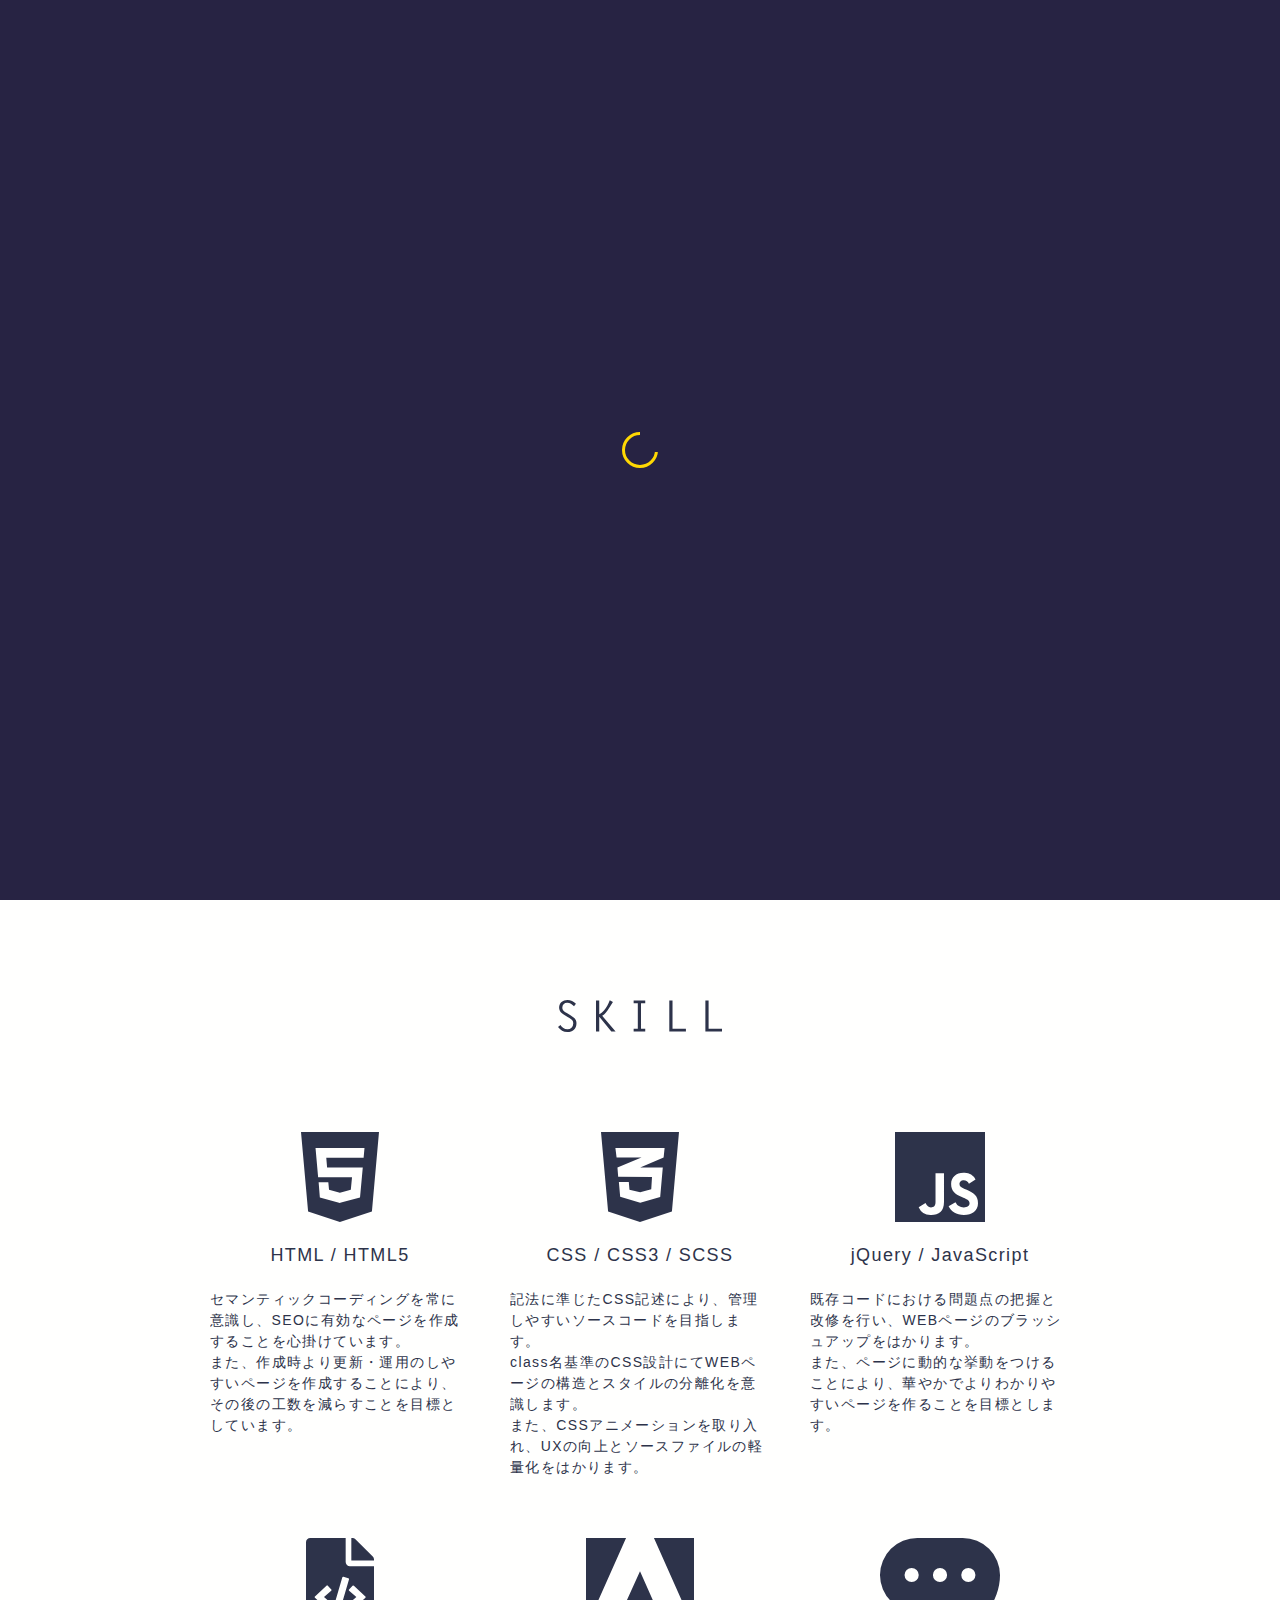
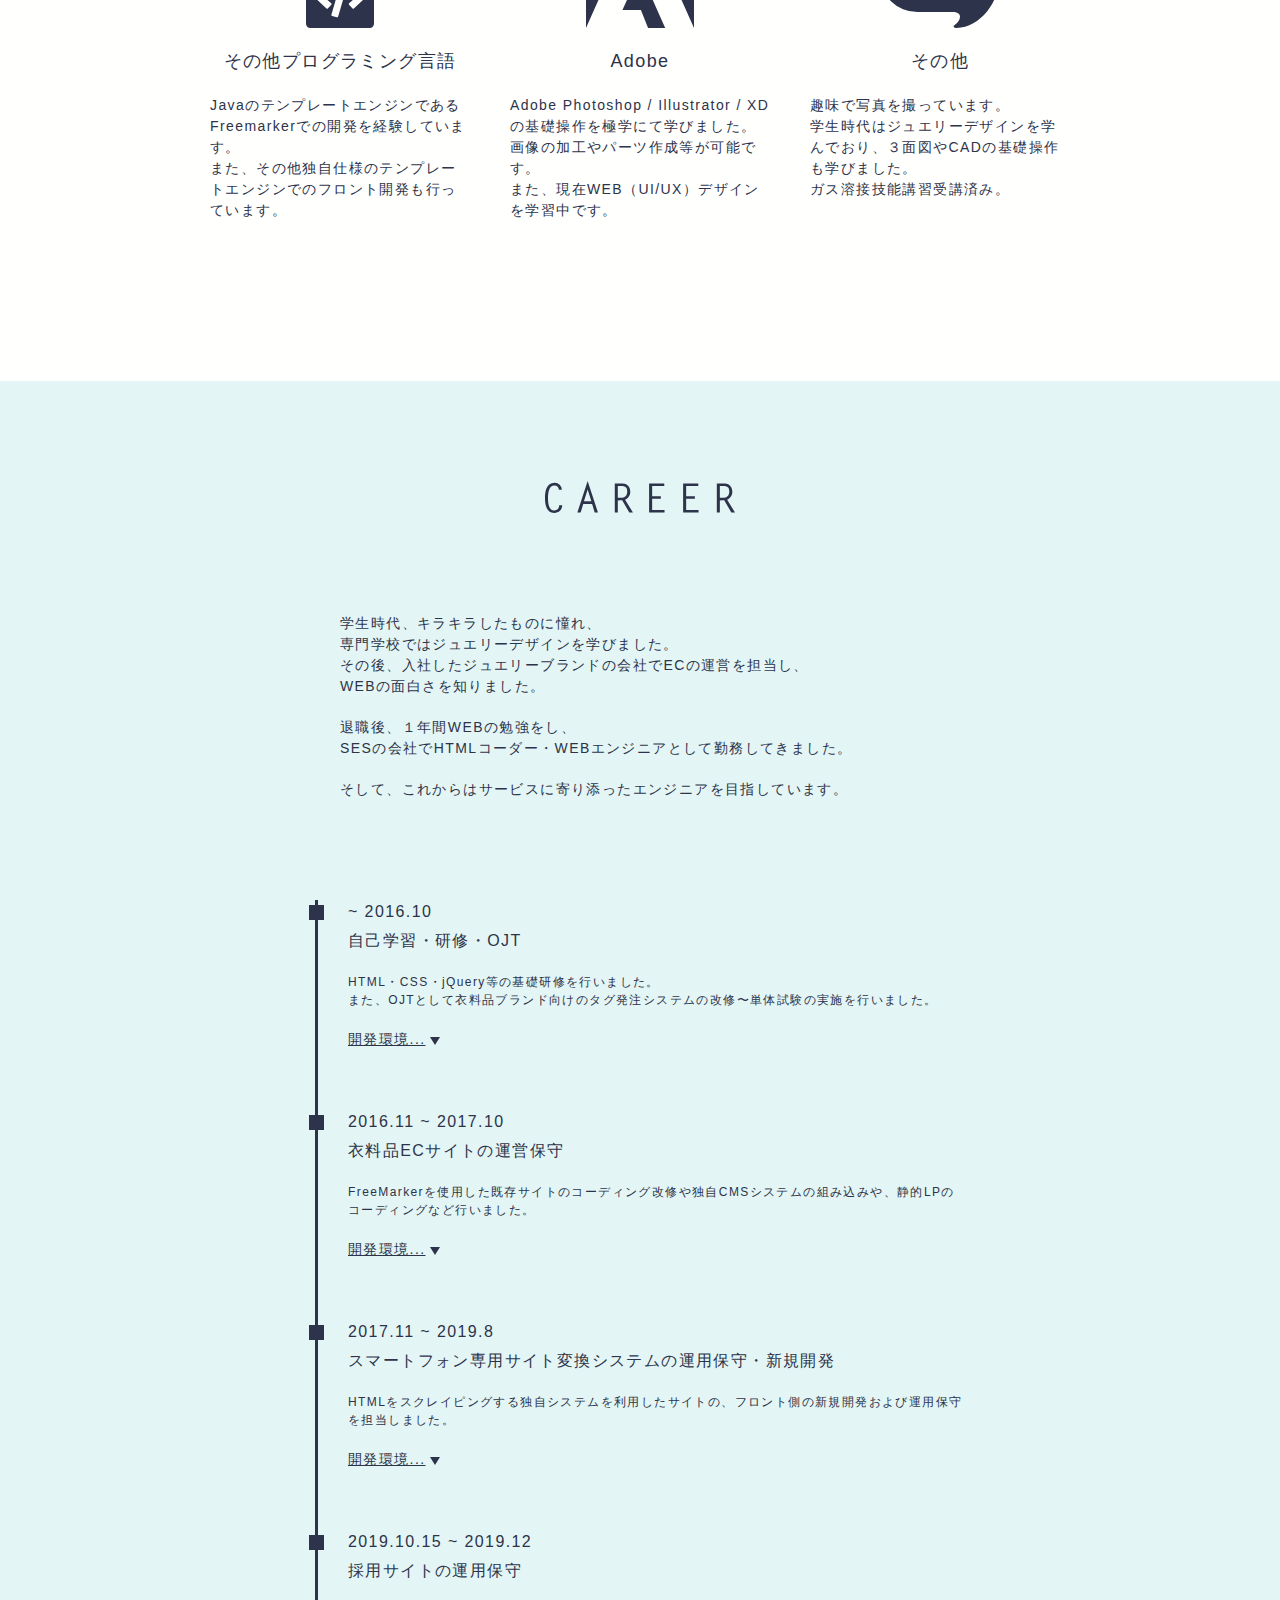
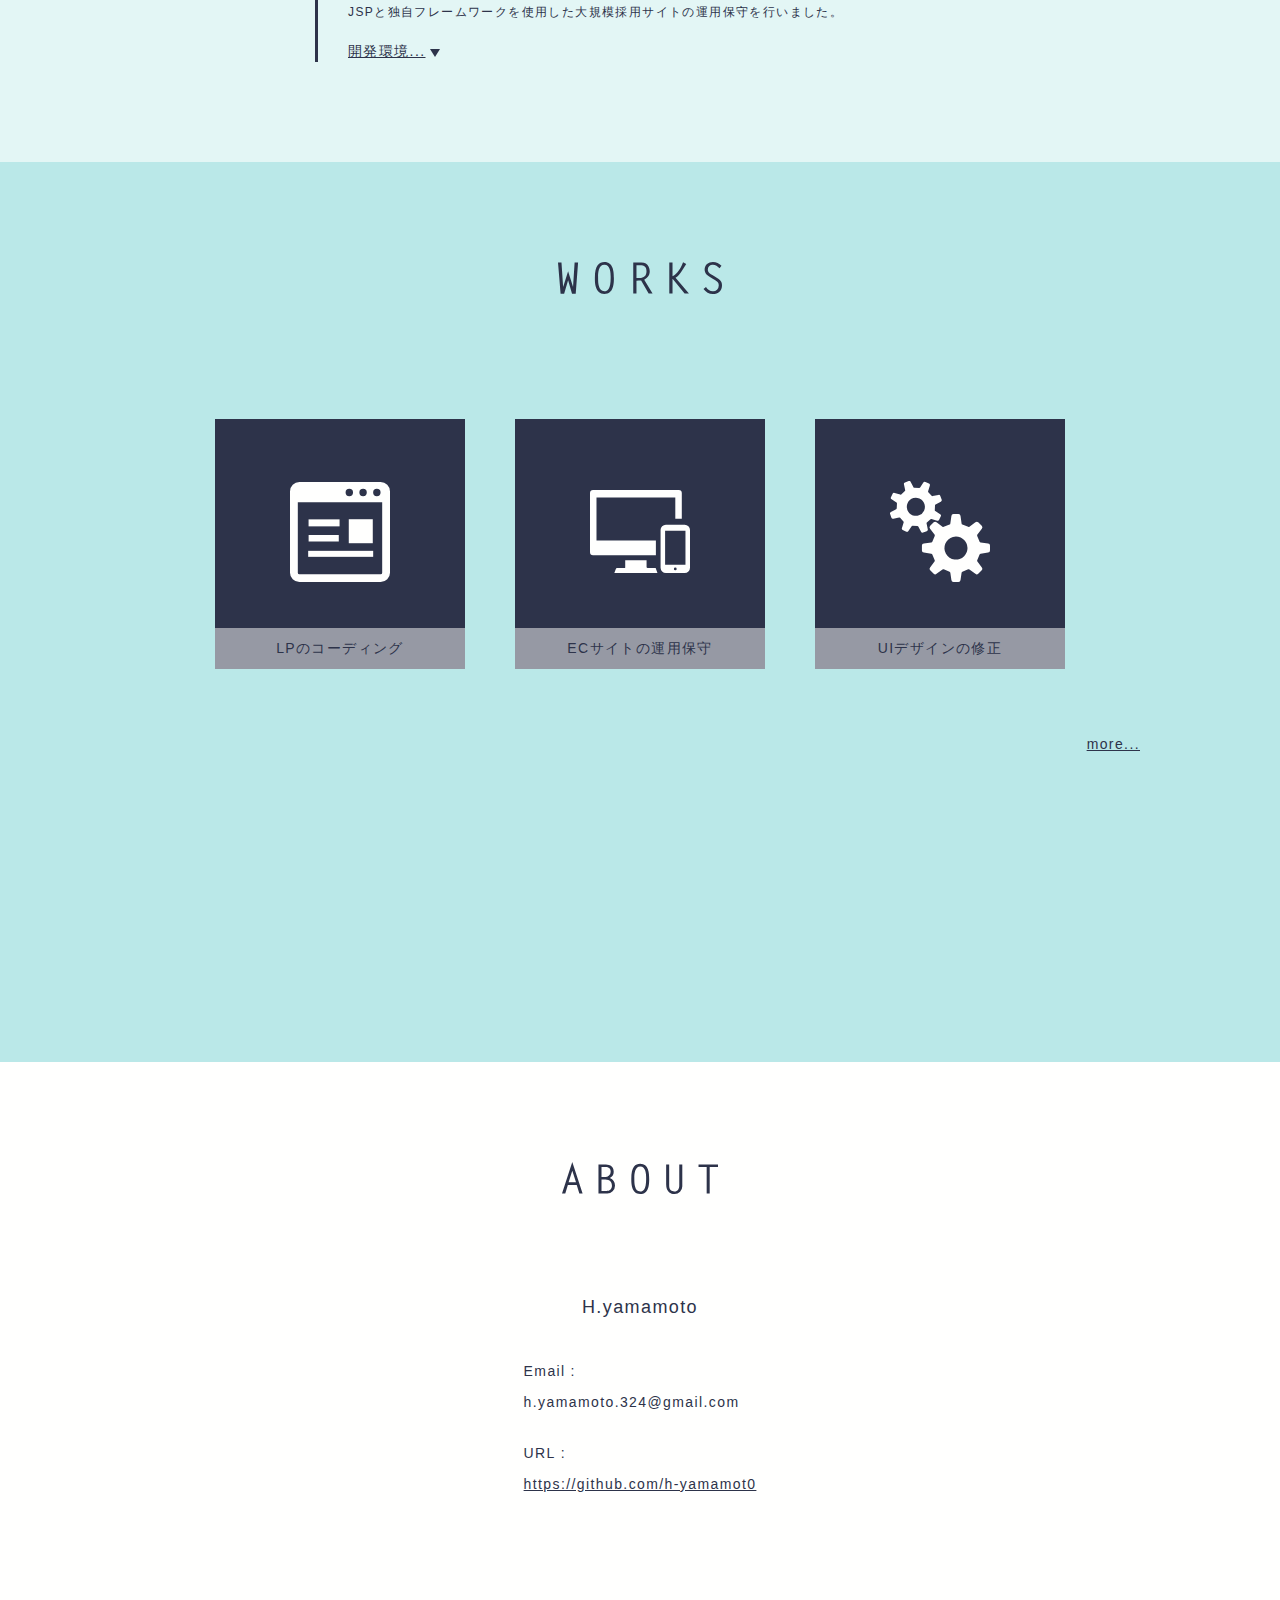
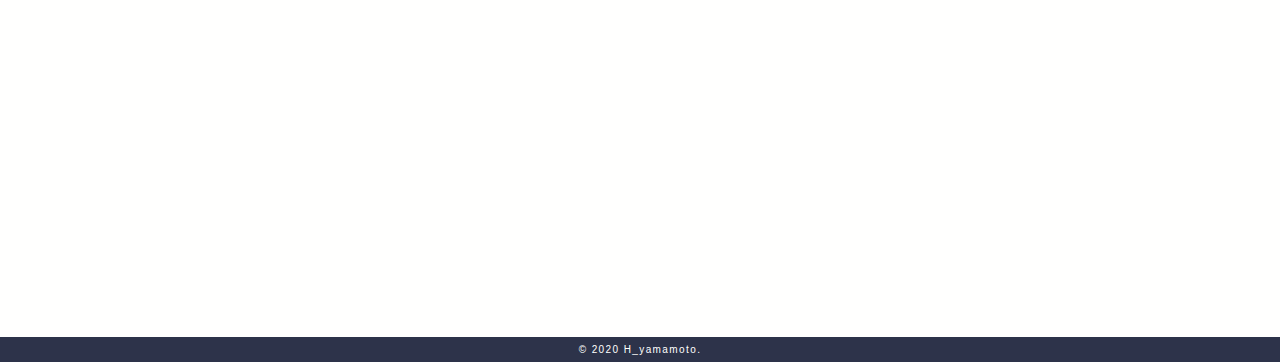
==== p/index.html @ 7383b757 "loading" ====
<!DOCTYPE html>
<html lang="en">
<head>
	<meta charset="UTF-8">
	<meta name="viewport" content="width=device-width, initial-scale=1.0">
	<meta http-equiv="X-UA-Compatible" content="ie=edge">
	<title>Portfolio</title>
	<meta name="description" content="H.Yamamotoのポートフォリオサイトです。過去の経歴等を紹介しています。">
	<meta name="robots" content="noindex,nofollow">
	<meta name="format-detection" content="telephone=no">
	<!-- <link rel="icon" href="content/img/icon.png" sizes="62x62" type="image/png"> -->
	<!-- <link rel="stylesheet" href="https://use.fontawesome.com/releases/v5.6.3/css/all.css"> -->
	<link rel="stylesheet" type="text/css" href="content/css/main.min.css">
	<!-- Twitterカード -->
	<!-- <meta name="twitter:card" content="summary" />
	<meta property="og:url" content="記事のURL" />
	<meta property="og:title" content="H.Yamamoto" />
	<meta property="og:description" content="H.Yamamotoのポートフォリオサイトです。過去の経歴等を紹介しています。" />
	<meta property="og:image" content="画像のURL" /> -->
	<!-- /Twitterカード -->
	<script
  src="https://code.jquery.com/jquery-2.2.4.min.js"
  integrity="sha256-BbhdlvQf/xTY9gja0Dq3HiwQF8LaCRTXxZKRutelT44="
  crossorigin="anonymous"></script>
</head>
<body>
	<header>
		<nav class="header_nav clearfix">
			<ul>
				<li><a href="#skill">SKILL</a></li>
				<li><a href="#career">CAREER</a></li>
				<li><a href="#works">WORKS</a></li>
				<li><a href="#about">ABOUT</a></li>
			</ul>
		</nav>
		<div class="header_scroll">
			<img src="content/img/scroll.svg" alt="scroll" width="27" height="101">
		</div>
	</header>

	<main>
		<!-- <nav class="main_nav close"> -->
		<nav class="main_nav">
			<!-- <div class="nav_open js_nav_open"><span></span></div> -->
			<ul>
				<li><a href="#skill">SKILL</a></li>
				<li><a href="#career">CAREER</a></li>
				<li><a href="#works">WORKS</a></li>
				<li><a href="#about">ABOUT</a></li>
			</ul>
		</nav>
		<article>
			<section id="skill" class="skill">
				<div class="main_cts">
					<h1>
						<img src="content/img/skill.svg" alt="skill" width="160" height="30">
					</h1>
					<ul class="skill_set">
						<li class="skill_set_cts">
							<h2>
								<img src="content/img/html5.svg" alt="html" width="86" height="100" class="skill_html">
								HTML / HTML5
							</h2>
							<p class="skil_set_text js_cts_more"> 
								セマンティックコーディングを常に意識し、SEOに有効なページを作成することを心掛けています。<br>
								また、作成時より更新・運用のしやすいページを作成することにより、その後の工数を減らすことを目標としています。
							</p>
							<div class="cts_more js_cts_more">more...</div>
						</li>
						<li class="skill_set_cts">
							<h2>
								<img src="content/img/css3.svg" alt="css" width="86" height="100" class="skill_css">
								CSS / CSS3 / SCSS
							</h2>
							<p class="skil_set_text js_cts_more"> 
								記法に準じたCSS記述により、管理しやすいソースコードを目指します。<br>
								class名基準のCSS設計にてWEBページの構造とスタイルの分離化を意識します。<br>
								また、CSSアニメーションを取り入れ、UXの向上とソースファイルの軽量化をはかります。
							</p>
							<div class="cts_more js_cts_more">more...</div>
						</li>
						<li class="skill_set_cts">
							<h2>
								<img src="content/img/js.svg" alt="JavaScript" width="85" height="85" class="skill_js">
								jQuery / JavaScript
							</h2>
							<p class="skil_set_text js_cts_more"> 
								既存コードにおける問題点の把握と改修を行い、WEBページのブラッシュアップをはかります。<br>
								また、ページに動的な挙動をつけることにより、華やかでよりわかりやすいページを作ることを目標とします。
							</p>
							<div class="cts_more js_cts_more">more...</div>
						</li>
						<li class="skill_set_cts">
							<h2>
								<img src="content/img/code.svg" alt="その他プログラミング言語" width="75" height="100" class="skill_code">
								その他プログラミング言語
							</h2>
							<p class="skil_set_text js_cts_more"> 
								JavaのテンプレートエンジンであるFreemarkerでの開発を経験しています。<br>
								また、その他独自仕様のテンプレートエンジンでのフロント開発も行っています。
							</p>
							<div class="cts_more js_cts_more">more...</div>
						</li>
						<li class="skill_set_cts">
							<h2>
								<img src="content/img/adobe.svg" alt="adobe" width="90" height="75" class="skill_adobe">
								Adobe
							</h2>
							<p class="skil_set_text js_cts_more"> 
								Adobe Photoshop / Illustrator / XD　の基礎操作を極学にて学びました。画像の加工やパーツ作成等が可能です。<br>
								また、現在WEB（UI/UX）デザインを学習中です。
							</p>
							<div class="cts_more js_cts_more">more...</div>
						</li>
						<li class="skill_set_cts">
							<h2>
								<img src="content/img/other.svg" alt="その他" width="100" height="76" class="skill_other">
								その他
							</h2>
							<p class="skil_set_text js_cts_more">
								趣味で写真を撮っています。<br>
								学生時代はジュエリーデザインを学んでおり、３面図やCADの基礎操作も学びました。<br>
								ガス溶接技能講習受講済み。
							</p>
							<div class="cts_more js_cts_more">more...</div>
						</li> 
					</ul>
				</div>
			</section>
			<section id="career" class="career">
				<div class="main_cts">
					<h1>
						<img src="content/img/career.svg" alt="career" width="186" height="30">
					</h1>
					<div class="career_text">
						<p>
							学生時代、キラキラしたものに憧れ、<br>
							専門学校ではジュエリーデザインを学びました。<br>
							その後、入社したジュエリーブランドの会社でECの運営を担当し、<br>
							WEBの面白さを知りました。
						</p>
						<p>
							退職後、１年間WEBの勉強をし、<br>
							SESの会社でHTMLコーダー・WEBエンジニアとして勤務してきました。
						</p>
						<p>
							そして、これからはサービスに寄り添ったエンジニアを目指しています。
						</p>
					</div>

					<ol class="career_flow">
						<li class="career_detail">
							<h2>
								<span class="career_date">~ 2016.10</span>自己学習・研修・OJT
							</h2>
							<p class="career_read_txt">
								HTML・CSS・jQuery等の基礎研修を行いました。<br>
								また、OJTとして衣料品ブランド向けのタグ発注システムの改修〜単体試験の実施を行いました。
							</p>
							<dl class="career_tool">
								<dt class="carrer_t_title">
									言語 / ツール等
								</dt>
								<dd class="carrer_t_cts">
									HTML5 / CSS3 / jQuery / PHP5.5(FuelPHP1.7)<br>
									Adobe Photoshop / Adobe Illustrator<br>
									Git / SourceTree / SublimeText / WinSCP / Slack
								</dd>
								<dt class="carrer_t_title">
									OS
								</dt>
								<dd class="carrer_t_cts">
									Windows 7 / macOS
								</dd>
							</dl>
							<div class="js_career_more career_more">開発環境...</div>
						</li>
						<li class="career_detail">
							<h2>
								<span class="career_date">2016.11 ~ 2017.10</span>
								衣料品ECサイトの運営保守
							</h2>
							<p class="career_read_txt">
								FreeMarkerを使用した既存サイトのコーディング改修や独自CMSシステムの組み込みや、静的LPのコーディングなど行いました。
							</p>
							<dl class="career_tool">
								<dt class="carrer_t_title">
									言語 / ツール等
								</dt>
								<dd class="carrer_t_cts">
									HTML5 / CSS3 / jQuery / FreeMarker<br>
									Subvertion / TortoiseSVN / Adobe Photoshop / Redmine / SublimeText / Skype / Slack
								</dd>
								<dt class="carrer_t_title">
									OS
								</dt>
								<dd class="carrer_t_cts">
									Windows 7 / Windows 10
								</dd>
								<dt class="carrer_t_title">
									役割 / メンバー規模
								</dt>
								<dd class="carrer_t_cts">
									コーダー / 10名
								</dd>
							</dl>
							<div class="js_career_more career_more">開発環境...</div>
						</li>
						<li class="career_detail">
							<h2>
								<span class="career_date">2017.11 ~ 2019.8</span>
								スマートフォン専用サイト変換システムの運用保守・新規開発
							</h2>
							<p class="career_read_txt">
								HTMLをスクレイピングする独自システムを利用したサイトの、フロント側の新規開発および運用保守を担当しました。
							</p>
							<dl class="career_tool">
								<dt class="carrer_t_title">
									言語 / ツール等
								</dt>
								<dd class="carrer_t_cts">
									HTML5 / CSS3 / SCSS / jQuery / Javascript / FreeMarker / jsoup<br>
									Subvertion / TortoiseSVN / Redmine / SublimeText / Skype / Teams / Office365
								</dd>
								<dt class="carrer_t_title">
									OS
								</dt>
								<dd class="carrer_t_cts">
									Windows 7
								</dd>
								<dt class="carrer_t_title">
									役割 / メンバー規模
								</dt>
								<dd class="carrer_t_cts">
									フロントエンジニア / 6名
								</dd>
							</dl>
							<div class="js_career_more career_more">開発環境...</div>
						</li>
						<li class="career_detail">
							<h2>
								<span class="career_date">2019.10.15 ~ 2019.12</span>
								採用サイトの運用保守
							</h2>
							<p class="career_read_txt">
								JSPと独自フレームワークを使用した大規模採用サイトの運用保守を行いました。
							</p>
							<dl class="career_tool">
								<dt class="carrer_t_title">
									言語 / ツール等
								</dt>
								<dd class="carrer_t_cts">
									HTML5 / CSS3 / jQuery / Javascript / XML<br>
									Git / SourceTree / Redmine / SublimeText / Teams
								</dd>
								<dt class="carrer_t_title">
									OS
								</dt>
								<dd class="carrer_t_cts">
									Windows 10
								</dd>
								<dt class="carrer_t_title">
									役割 / メンバー規模
								</dt>
								<dd class="carrer_t_cts">
									コーダー / 10名
								</dd>
							</dl>
							<div class="js_career_more career_more">開発環境...</div>
						</li>
					</ol>
				</div>
			</section>
			<section id="works" class="works">
				<div class="main_cts">
					<h1>
						<img src="content/img/works.svg" alt="works" width="153" height="30">
					</h1>
					<div class="works_wrap">
						<ul class="works_cts_list">
							<li class="works_cts_detail">
								<div class="works_tst">
									<img src="content/img/lp.svg" alt="LPのコーディング" width="100" height="100">
									<p class="works_caption">
										<span class="works_cap_text">LPのコーディング</span>
									</p>
								</div>
							</li>
							<li class="works_cts_detail">
								<div class="works_tst">
									<img src="content/img/device.svg" alt="ECサイトの運用保守" width="120" height="100">
									<p class="works_caption">
										<span class="works_cap_text">ECサイトの運用保守</span>
									</p>
								</div>
							</li>
							<li class="works_cts_detail">
								<div class="works_tst">
									<img src="content/img/setting.svg" alt="UIデザインの修正" width="99" height="100">
									<p class="works_caption">
										<span class="works_cap_text">UIデザインの修正</span>
									</p>
								</div>
							</li>
						</ul>
					</div>
					<p class="works_more">more...</p>
				</div>
			</section>
			<section id="about" class="about">
				<div class="main_cts">
					<h1>
						<img src="content/img/about.svg" alt="about" width="152" height="30">
					</h1>
					<address class="about_cts">
						<p class="about_name">
							H.yamamoto
						</p>
						<dl class="about_address">
							<dt class="about_add_title">Email</dt>
							<dd>h.yamamoto.324@gmail.com</dd>
							<dt class="about_add_title">URL</dt>
							<dd><a href="https://github.com/h-yamamot0">https://github.com/h-yamamot0</a></dd>
						</dl>
					</address>
				</div>
			</section>
		</article>
	</main>

	<footer>
		<p class="copyright"><small>&copy; 2020 H_yamamoto.</small></p>
	</footer>

	<div class="js_load"><div class="js_load_cont"><div class="load_box"><div></div></div></div></div>

	<script type="text/javascript" src="content/js/main_1.js"></script>
</body>
</html>
---- p/content/css/main.min.css ----
html,body,div,span,object,iframe,h1,h2,h3,h4,h5,h6,p,blockquote,pre,abbr,address,cite,code,del,dfn,em,img,ins,kbd,q,samp,small,strong,sub,sup,var,b,i,dl,dt,dd,ol,ul,li,fieldset,form,label,legend,table,caption,tbody,tfoot,thead,tr,th,td,article,aside,canvas,details,figcaption,figure,footer,header,hgroup,menu,nav,section,summary,time,mark,audio,video{margin:0;padding:0;border:0;outline:0;font-size:100%;vertical-align:baseline;background:transparent}body{line-height:1}article,aside,details,figcaption,figure,footer,header,hgroup,menu,nav,section{display:block}nav,ul{list-style:none}blockquote,q{quotes:none}blockquote:before,blockquote:after,q:before,q:after{content:'';content:none}a{margin:0;padding:0;font-size:100%;vertical-align:baseline;background:transparent}ins{background-color:#ff9;color:#000;text-decoration:none}mark{background-color:#ff9;color:#000;font-style:italic;font-weight:bold}del{text-decoration:line-through}abbr[title],dfn[title]{border-bottom:1px dotted;cursor:help}table{border-collapse:collapse;border-spacing:0}hr{display:block;height:1px;border:0;border-top:1px solid #cccccc;margin:1em 0;padding:0}input,select{vertical-align:middle}.clearfix::after{content:"";display:block;clear:both}body{font-family:游ゴシック体, "Yu Gothic", YuGothic, "ヒラギノ角ゴシック Pro", "Hiragino Kaku Gothic Pro", メイリオ, Meiryo, Osaka, "ＭＳ Ｐゴシック", "MS PGothic", sans-serif;font-size:14px;color:#2D334A;line-height:1.5;letter-spacing:0.1em;background:#FFFFFE;box-sizing:border-box;width:100%}a,a:link,a:visited{color:#FFD803;text-decoration:underline;-webkit-tap-highlight-color:rgba(255,255,255,0)}header{width:100%;height:100vh;background:#272343;position:relative}.header_nav ul{text-align:right;float:right;margin:40px 10% 0px 0px}.header_nav ul li{color:#FFFFFE;font-size:18px;margin-bottom:40px}.header_nav ul li:last-of-type{margin-bottom:0px}.header_nav ul li a{color:#FFFFFE;text-decoration:none}.header_nav ul li a:visited{color:#FFFFFE;text-decoration:none}.header_scroll{text-align:center;position:absolute;bottom:0;left:0;right:0;margin:auto auto 40px}.header_scroll img{height:100px;width:auto}article>section{min-height:100vh}.main_cts{padding:100px 10% 60px;margin:auto}.main_cts h1{text-align:center;margin-bottom:60px}.main_cts h1 img{height:22px;width:auto;vertical-align:bottom}.skill_set_cts{margin:60px 0px 0px}.skill_set_cts:first-of-type{margin-top:0px}.skill_set_cts h2{font-size:18px;font-weight:normal;text-align:center;margin-bottom:20px}.skill_set_cts h2 img{display:block;margin:0px auto 20px;height:50px;width:auto}.skill_set_cts .skil_set_text{overflow:hidden;max-height:3em;position:relative;transition:all 1s ease-out 0s}.skill_set_cts .skil_set_text::after{content:"";display:block;width:100%;height:2em;background:linear-gradient(rgba(255,255,255,0) 0%, #fffffe 70%);position:absolute;bottom:0;left:0;right:0}.skill_set_cts.show .skil_set_text{overflow:auto;max-height:100vh}.skill_set_cts.show .skil_set_text::after{content:none}.skill_set_cts.show .cts_more{display:none}.cts_more{text-align:center;vertical-align:middle;text-decoration:underline}.cts_more::after{content:"";display:inline-block;width:0;height:0;border:5px solid transparent;border-top:8px solid;vertical-align:bottom;margin-left:5px}.career{background:#E3F6F5}.career_text p{margin-top:20px}.career_flow{margin:60px 0px 0px -5%;padding:0px 0px 0px 30px;list-style:none;border-left:3px solid #2D334A}.career_flow .career_detail{margin-top:60px}.career_flow .career_detail:first-of-type{margin-top:0px}.career_flow .career_detail h2{font-weight:normal;font-size:16px;position:relative}.career_flow .career_detail h2::before{content:"";display:block;width:15px;height:15px;background:#2D334A;position:absolute;top:5px;left:calc(-30px + -9px)}.career_flow .career_detail h2 .career_date{display:block;margin-bottom:5px}.career_flow .career_detail.show .career_tool{margin-top:30px;opacity:1;max-height:100vh}.career_flow .career_detail.show .career_more{display:none}.career_read_txt{margin-top:20px;font-size:12px}.career_tool{margin-top:0px;font-size:12px;opacity:0;max-height:0px;transition:all 1s ease-out 0s;overflow:hidden}.career_tool dt{margin-bottom:5px}.career_tool dd{margin-bottom:10px;padding:0px 0px 0px 1em}.career_more{text-decoration:underline;margin-top:20px}.career_more::after{content:"";display:inline-block;width:0;height:0;border:5px solid transparent;border-top:8px solid;vertical-align:bottom;margin-left:5px}.works{background:#BAE8E8}.works_cts_detail{width:100%;max-width:200px;margin:60px auto 0px}.works_cts_detail:first-of-type{margin-top:0px}.works_tst{width:100%;padding-top:100%;position:relative;background:#2D334A;overflow:hidden}.works_tst img{position:absolute;display:block;top:-10%;bottom:0px;left:0px;right:0px;margin:auto;width:40%;height:auto}.works_tst .works_caption{background:#FFFFFE;opacity:50%;position:absolute;bottom:0px;left:0px;right:0px;text-align:center;padding:10px}.works_more{text-align:right;text-decoration:underline;margin-top:40px}.about{min-height:calc(100vh - 25px);box-sizing:border-box}.about_cts{font-style:normal;text-align:center}.about_cts .about_name{font-size:18px;text-align:center}.about_address{margin-top:40px;display:inline-block;text-align:left}.about_add_title{margin-top:30px}.about_add_title:first-of-type{margin-top:0px}.about_add_title+dd{margin-top:10px}.about_add_title+dd a{color:#2D334A}.about_add_title+dd a:visited{color:#2D334A}.about_add_title::after{content:":";display:inline-block;margin-left:5px}footer{background:#2D334A}footer .copyright{color:#FFFFFE;font-size:10px;text-align:center;padding:5px 0px}.main_nav{position:fixed;top:0;left:0;right:0;margin:auto;z-index:10;box-shadow:0 0 5px #ccc}.main_nav ul{display:table;width:100%;background:#FFFFFE}.main_nav ul li{display:table-cell;width:25%;border:1px solid #BAE8E8;border-right:0px}.main_nav ul li:last-of-type{border-right:1px solid #BAE8E8}.main_nav ul li.link_now{background:#BAE8E8}.main_nav ul li a{display:block;width:100%;height:100%;text-align:center;padding:20px 0px;text-decoration:none;color:#2D334A;font-size:12px}.js_load{position:fixed;width:100%;height:100%;top:0;bottom:0;right:0;left:0;background:#272343;z-index:20}.js_load .js_load_cont{position:absolute;top:0;bottom:0;left:0;right:0;width:100px;height:100px;margin:auto}.js_load .js_load_cont .load_box{position:relative;width:100%;height:100%}.js_load .js_load_cont .load_box div{width:30px;height:30px;border-radius:50%;border:3px solid #FFD803;position:absolute;top:0;bottom:0;right:0;left:0;margin:auto;animation:load 1s ease-in-out 0s infinite normal}.js_load .js_load_cont .load_box div::before{content:"";display:block;width:20px;height:20px;background:#272343;position:absolute;top:-3px;right:-5px}@keyframes load{0%{transform:rotate(0deg)}100%{transform:rotate(360deg)}}@media (min-width: 835px){.header_nav{max-width:1000px;margin:auto}.header_nav ul{font-size:0px;margin:60px 0px 0px}.header_nav ul li{font-size:18px;display:inline-block;margin:0px 25px}.main_cts{max-width:1000px;padding:100px 20px}.main_cts *{box-sizing:border-box}.main_cts h1{margin-bottom:100px}.main_cts h1 img{height:32px}.skill_set{display:flex;flex-wrap:wrap;align-items:flex-start;justify-content:center}.skill_set li{width:300px;margin:0px;padding:0px 20px 60px}.skill_set_cts h2 img{height:90px}.skill_set_cts .skil_set_text{overflow:auto;max-height:inherit}.skill_set_cts .skil_set_text::after{display:none}.cts_more{display:none}.career_text{width:600px;margin:auto}.career_flow{width:650px;margin:100px auto 0px}.works_cts_list{display:flex;justify-content:center;align-items:center;flex-wrap:wrap}.works_cts_list .works_cts_detail{margin:25px;max-width:250px}}
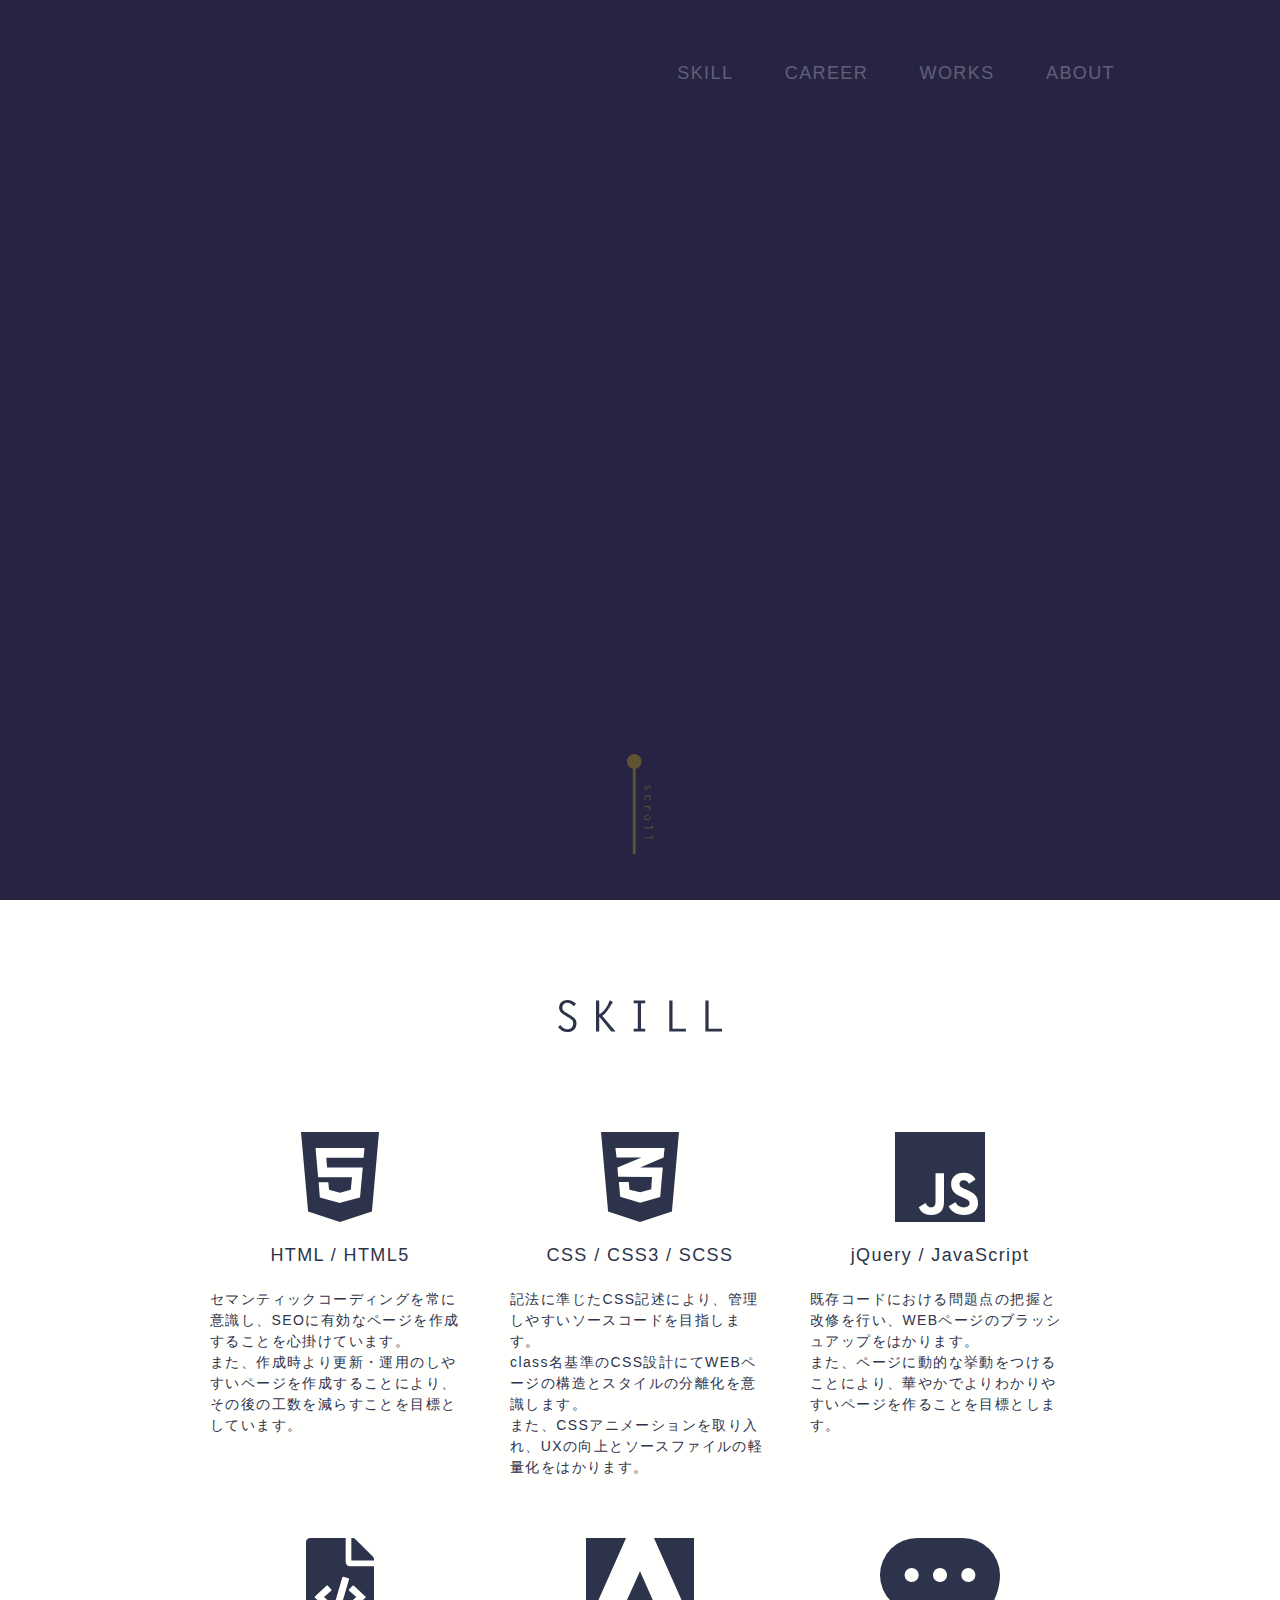
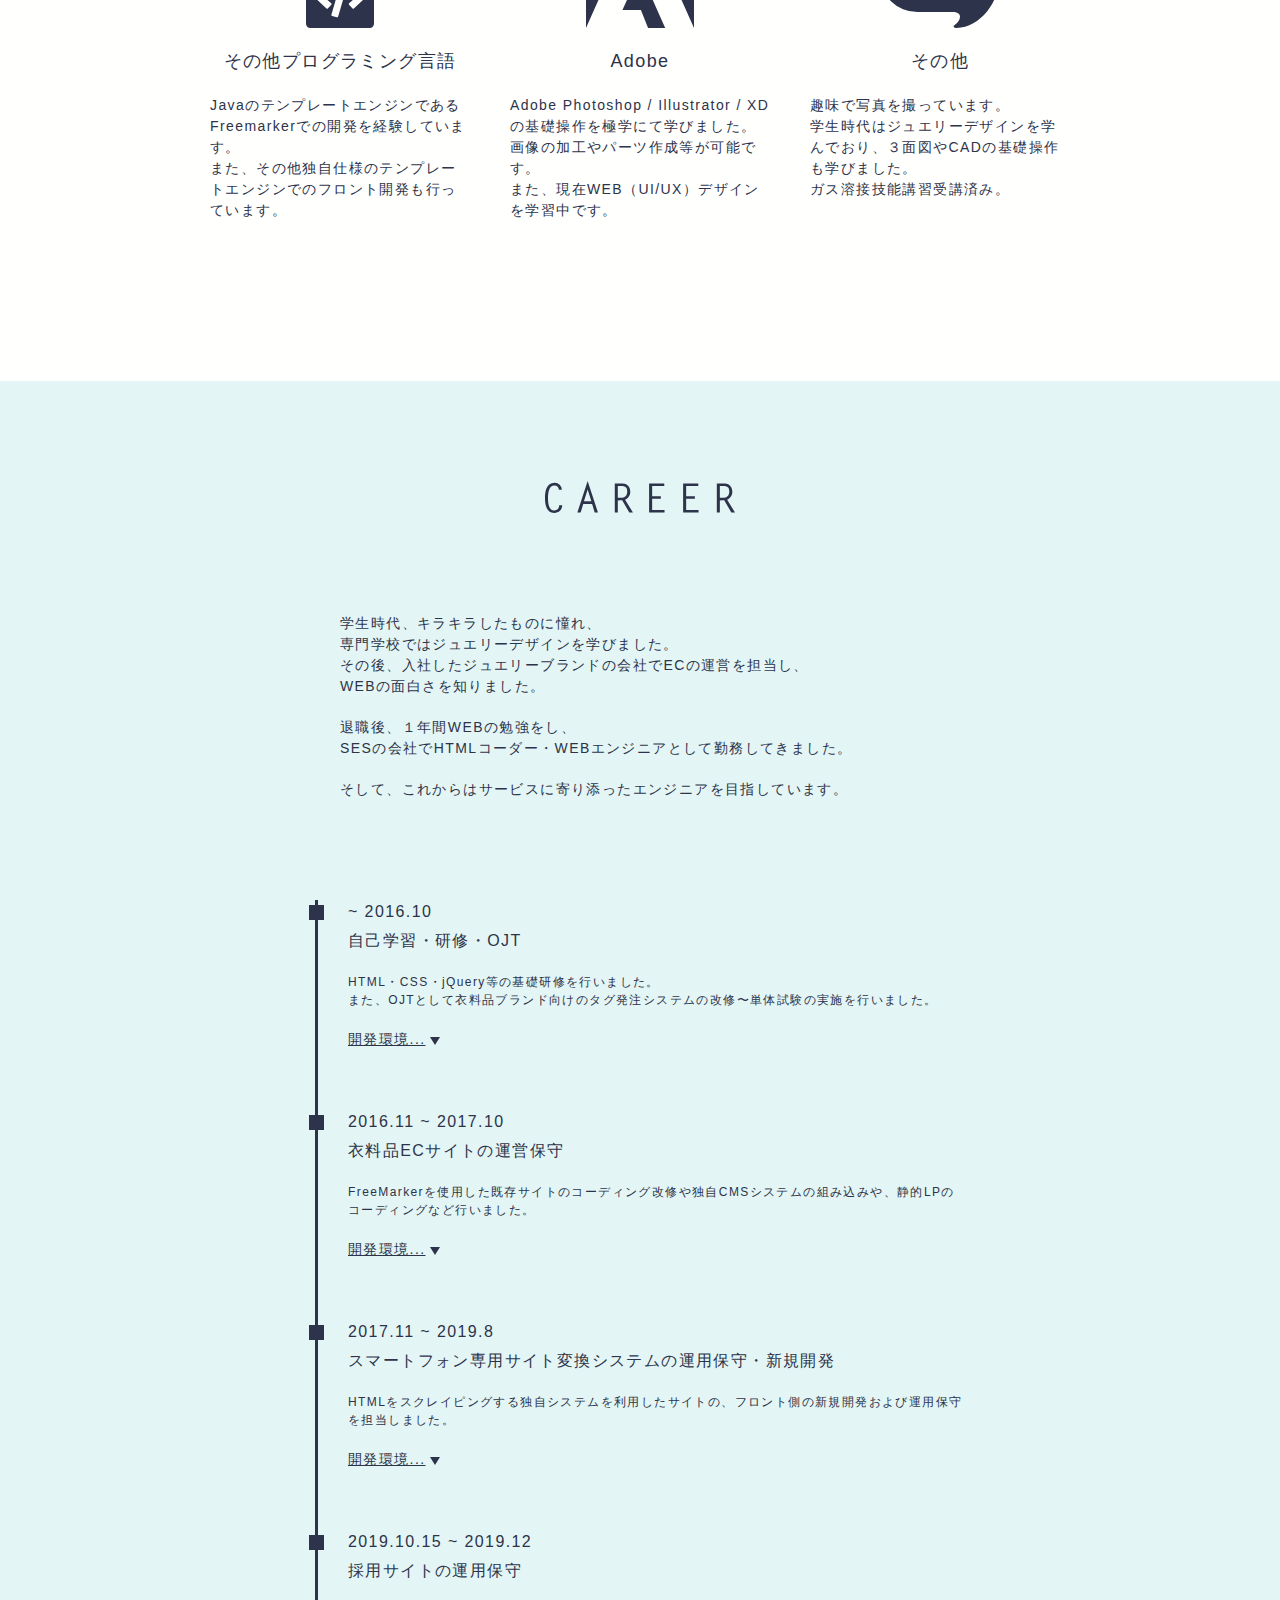
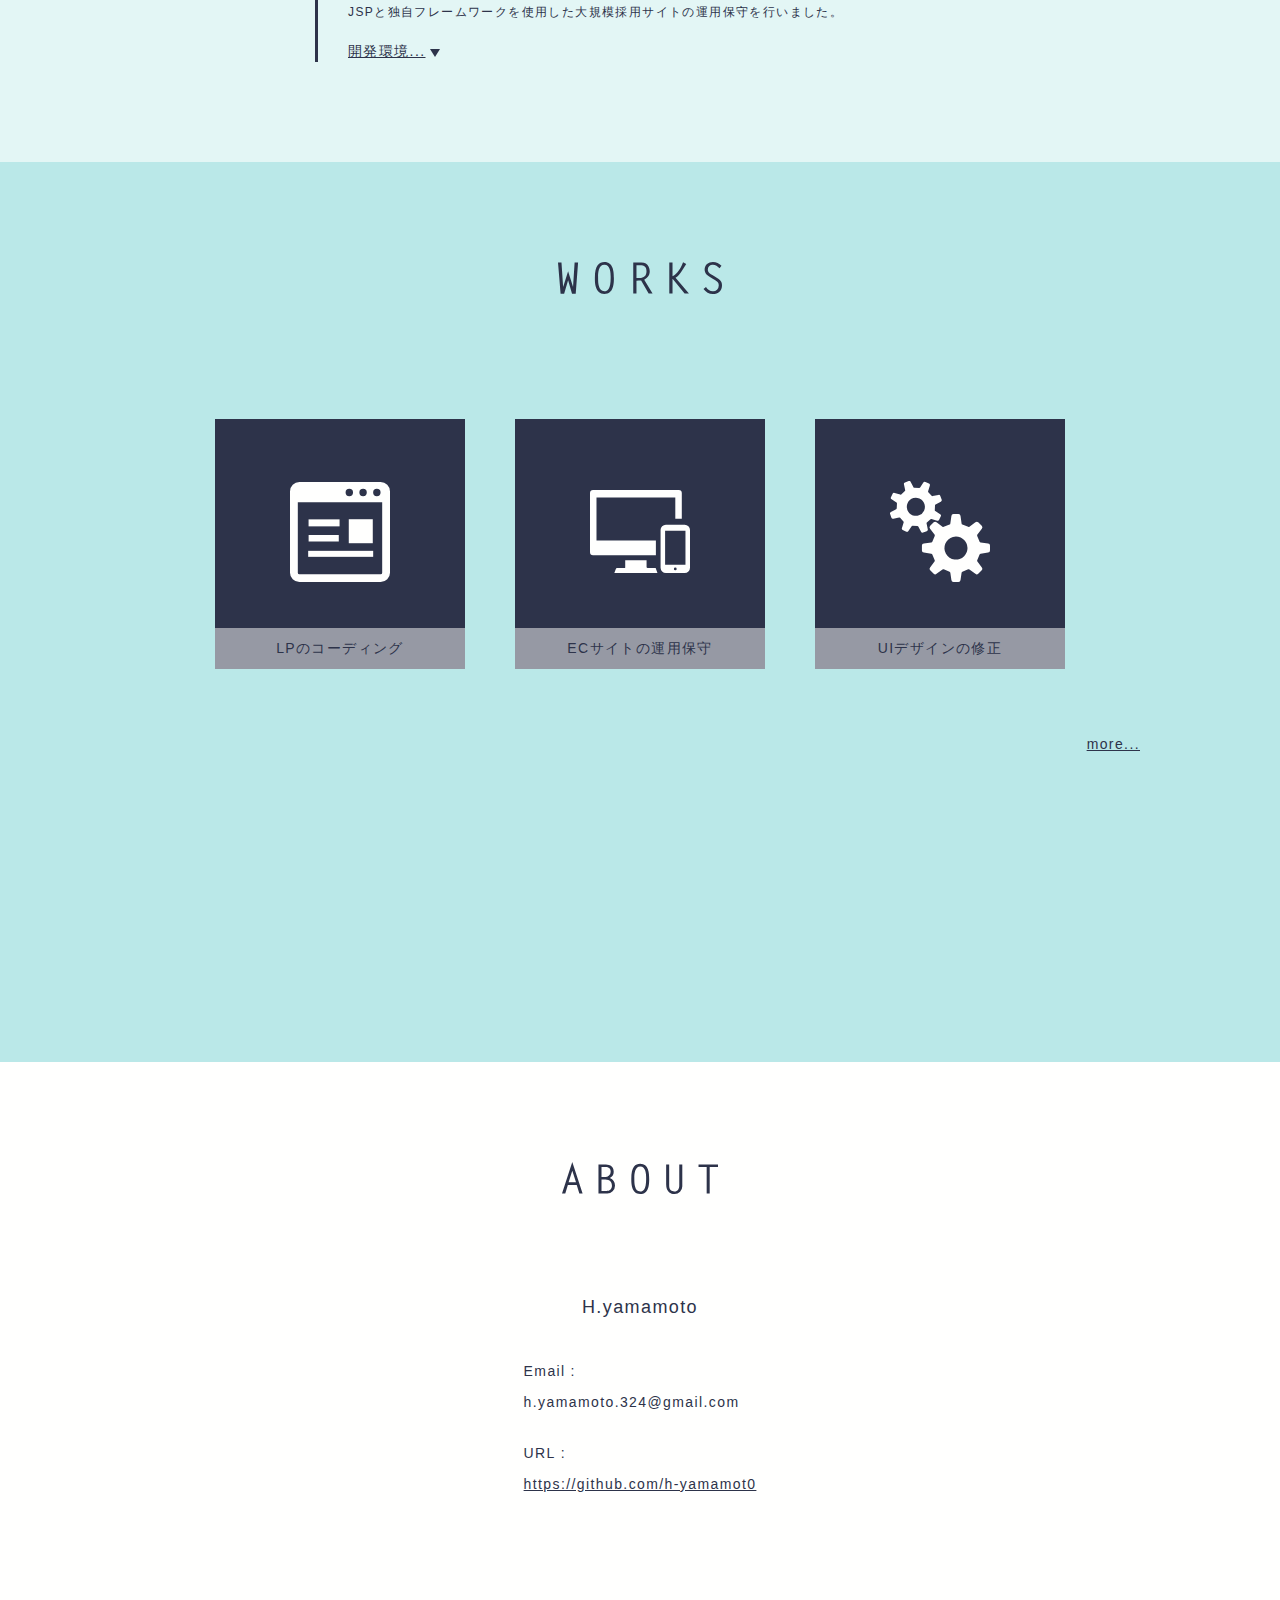
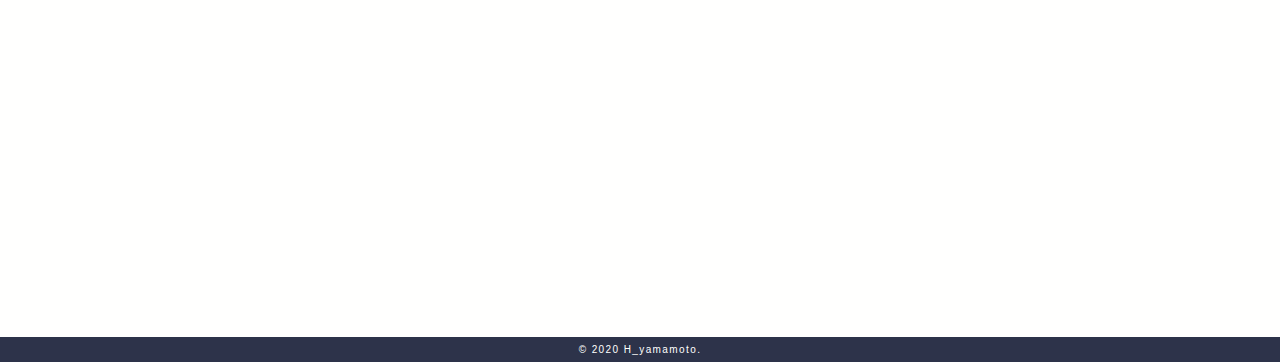
==== commit dbf1e9a5: "loading" ====
--- a/p/index.html
+++ b/p/index.html
@@ -332,7 +332,24 @@
 		<p class="copyright"><small>&copy; 2020 H_yamamoto.</small></p>
 	</footer>
 
-	<div class="js_load"><div class="js_load_cont"><div class="load_box"><div></div></div></div></div>
+	<div class="js_load">
+		<div class="js_load_cont">
+			<div class="load_box">
+				<div>
+					<svg xmlns="http://www.w3.org/2000/svg" width="37.239" height="27.196" viewBox="0 0 37.239 27.196">
+						<g id="sumile" transform="translate(-167.206 -244.048)">
+							<path id="s_01" data-name="s_01" class="cls-1" d="M175.129,248.009a3.962,3.962,0,1,0-3.962,3.961A3.96,3.96,0,0,0,175.129,248.009Z"/>
+							<path id="s_01_2" data-name="s_01_2" class="cls-1" d="M193.454,323.212c-.387.135-1.25,1.584-3.093,1.584a4.509,4.509,0,0,1-3.094-1.584.736.736,0,0,0-.826.146,1.29,1.29,0,0,0-.133,2.053,5.666,5.666,0,0,0,8.106,0,1.289,1.289,0,0,0-.133-2.053A.748.748,0,0,0,193.454,323.212Z" transform="translate(-18.647 -76.015)"/>
+							<path id="s_02" data-name="s_02" class="cls-1" d="M310.972,244.048a3.961,3.961,0,1,0,3.962,3.961A3.961,3.961,0,0,0,310.972,244.048Z" transform="translate(-110.488)"/>
+							<path id="s_02_2" data-name="s_02_2" class="cls-1" d="M193.454,323.212c-.387.135-1.25,1.584-3.093,1.584a4.509,4.509,0,0,1-3.094-1.584.736.736,0,0,0-.826.146,1.29,1.29,0,0,0-.133,2.053,5.666,5.666,0,0,0,8.106,0,1.289,1.289,0,0,0-.133-2.053A.748.748,0,0,0,193.454,323.212Z" transform="translate(9.353 -76.015)"/>
+							<path id="s_03" data-name="s_03" class="cls-1" d="M211.7,324.109a13.4,13.4,0,0,1-21.743,0,2.08,2.08,0,0,0-3.371,2.437,17.559,17.559,0,0,0,28.488,0,2.08,2.08,0,0,0-3.374-2.434Z" transform="translate(-15.007 -62.591)"/>
+						</g>
+					</svg>
+				</div>
+			</div>
+			<div class="load_text">Hello Hello</div>
+		</div>
+	</div>
 
 	<script type="text/javascript" src="content/js/main_1.js"></script>
 </body>
--- a/p/content/css/main.min.css
+++ b/p/content/css/main.min.css
@@ -1 +1 @@
-html,body,div,span,object,iframe,h1,h2,h3,h4,h5,h6,p,blockquote,pre,abbr,address,cite,code,del,dfn,em,img,ins,kbd,q,samp,small,strong,sub,sup,var,b,i,dl,dt,dd,ol,ul,li,fieldset,form,label,legend,table,caption,tbody,tfoot,thead,tr,th,td,article,aside,canvas,details,figcaption,figure,footer,header,hgroup,menu,nav,section,summary,time,mark,audio,video{margin:0;padding:0;border:0;outline:0;font-size:100%;vertical-align:baseline;background:transparent}body{line-height:1}article,aside,details,figcaption,figure,footer,header,hgroup,menu,nav,section{display:block}nav,ul{list-style:none}blockquote,q{quotes:none}blockquote:before,blockquote:after,q:before,q:after{content:'';content:none}a{margin:0;padding:0;font-size:100%;vertical-align:baseline;background:transparent}ins{background-color:#ff9;color:#000;text-decoration:none}mark{background-color:#ff9;color:#000;font-style:italic;font-weight:bold}del{text-decoration:line-through}abbr[title],dfn[title]{border-bottom:1px dotted;cursor:help}table{border-collapse:collapse;border-spacing:0}hr{display:block;height:1px;border:0;border-top:1px solid #cccccc;margin:1em 0;padding:0}input,select{vertical-align:middle}.clearfix::after{content:"";display:block;clear:both}body{font-family:游ゴシック体, "Yu Gothic", YuGothic, "ヒラギノ角ゴシック Pro", "Hiragino Kaku Gothic Pro", メイリオ, Meiryo, Osaka, "ＭＳ Ｐゴシック", "MS PGothic", sans-serif;font-size:14px;color:#2D334A;line-height:1.5;letter-spacing:0.1em;background:#FFFFFE;box-sizing:border-box;width:100%}a,a:link,a:visited{color:#FFD803;text-decoration:underline;-webkit-tap-highlight-color:rgba(255,255,255,0)}header{width:100%;height:100vh;background:#272343;position:relative}.header_nav ul{text-align:right;float:right;margin:40px 10% 0px 0px}.header_nav ul li{color:#FFFFFE;font-size:18px;margin-bottom:40px}.header_nav ul li:last-of-type{margin-bottom:0px}.header_nav ul li a{color:#FFFFFE;text-decoration:none}.header_nav ul li a:visited{color:#FFFFFE;text-decoration:none}.header_scroll{text-align:center;position:absolute;bottom:0;left:0;right:0;margin:auto auto 40px}.header_scroll img{height:100px;width:auto}article>section{min-height:100vh}.main_cts{padding:100px 10% 60px;margin:auto}.main_cts h1{text-align:center;margin-bottom:60px}.main_cts h1 img{height:22px;width:auto;vertical-align:bottom}.skill_set_cts{margin:60px 0px 0px}.skill_set_cts:first-of-type{margin-top:0px}.skill_set_cts h2{font-size:18px;font-weight:normal;text-align:center;margin-bottom:20px}.skill_set_cts h2 img{display:block;margin:0px auto 20px;height:50px;width:auto}.skill_set_cts .skil_set_text{overflow:hidden;max-height:3em;position:relative;transition:all 1s ease-out 0s}.skill_set_cts .skil_set_text::after{content:"";display:block;width:100%;height:2em;background:linear-gradient(rgba(255,255,255,0) 0%, #fffffe 70%);position:absolute;bottom:0;left:0;right:0}.skill_set_cts.show .skil_set_text{overflow:auto;max-height:100vh}.skill_set_cts.show .skil_set_text::after{content:none}.skill_set_cts.show .cts_more{display:none}.cts_more{text-align:center;vertical-align:middle;text-decoration:underline}.cts_more::after{content:"";display:inline-block;width:0;height:0;border:5px solid transparent;border-top:8px solid;vertical-align:bottom;margin-left:5px}.career{background:#E3F6F5}.career_text p{margin-top:20px}.career_flow{margin:60px 0px 0px -5%;padding:0px 0px 0px 30px;list-style:none;border-left:3px solid #2D334A}.career_flow .career_detail{margin-top:60px}.career_flow .career_detail:first-of-type{margin-top:0px}.career_flow .career_detail h2{font-weight:normal;font-size:16px;position:relative}.career_flow .career_detail h2::before{content:"";display:block;width:15px;height:15px;background:#2D334A;position:absolute;top:5px;left:calc(-30px + -9px)}.career_flow .career_detail h2 .career_date{display:block;margin-bottom:5px}.career_flow .career_detail.show .career_tool{margin-top:30px;opacity:1;max-height:100vh}.career_flow .career_detail.show .career_more{display:none}.career_read_txt{margin-top:20px;font-size:12px}.career_tool{margin-top:0px;font-size:12px;opacity:0;max-height:0px;transition:all 1s ease-out 0s;overflow:hidden}.career_tool dt{margin-bottom:5px}.career_tool dd{margin-bottom:10px;padding:0px 0px 0px 1em}.career_more{text-decoration:underline;margin-top:20px}.career_more::after{content:"";display:inline-block;width:0;height:0;border:5px solid transparent;border-top:8px solid;vertical-align:bottom;margin-left:5px}.works{background:#BAE8E8}.works_cts_detail{width:100%;max-width:200px;margin:60px auto 0px}.works_cts_detail:first-of-type{margin-top:0px}.works_tst{width:100%;padding-top:100%;position:relative;background:#2D334A;overflow:hidden}.works_tst img{position:absolute;display:block;top:-10%;bottom:0px;left:0px;right:0px;margin:auto;width:40%;height:auto}.works_tst .works_caption{background:#FFFFFE;opacity:50%;position:absolute;bottom:0px;left:0px;right:0px;text-align:center;padding:10px}.works_more{text-align:right;text-decoration:underline;margin-top:40px}.about{min-height:calc(100vh - 25px);box-sizing:border-box}.about_cts{font-style:normal;text-align:center}.about_cts .about_name{font-size:18px;text-align:center}.about_address{margin-top:40px;display:inline-block;text-align:left}.about_add_title{margin-top:30px}.about_add_title:first-of-type{margin-top:0px}.about_add_title+dd{margin-top:10px}.about_add_title+dd a{color:#2D334A}.about_add_title+dd a:visited{color:#2D334A}.about_add_title::after{content:":";display:inline-block;margin-left:5px}footer{background:#2D334A}footer .copyright{color:#FFFFFE;font-size:10px;text-align:center;padding:5px 0px}.main_nav{position:fixed;top:0;left:0;right:0;margin:auto;z-index:10;box-shadow:0 0 5px #ccc}.main_nav ul{display:table;width:100%;background:#FFFFFE}.main_nav ul li{display:table-cell;width:25%;border:1px solid #BAE8E8;border-right:0px}.main_nav ul li:last-of-type{border-right:1px solid #BAE8E8}.main_nav ul li.link_now{background:#BAE8E8}.main_nav ul li a{display:block;width:100%;height:100%;text-align:center;padding:20px 0px;text-decoration:none;color:#2D334A;font-size:12px}.js_load{position:fixed;width:100%;height:100%;top:0;bottom:0;right:0;left:0;background:#272343;z-index:20}.js_load .js_load_cont{position:absolute;top:0;bottom:0;left:0;right:0;width:100px;height:100px;margin:auto}.js_load .js_load_cont .load_box{position:relative;width:100%;height:100%}.js_load .js_load_cont .load_box div{width:30px;height:30px;border-radius:50%;border:3px solid #FFD803;position:absolute;top:0;bottom:0;right:0;left:0;margin:auto;animation:load 1s ease-in-out 0s infinite normal}.js_load .js_load_cont .load_box div::before{content:"";display:block;width:20px;height:20px;background:#272343;position:absolute;top:-3px;right:-5px}@keyframes load{0%{transform:rotate(0deg)}100%{transform:rotate(360deg)}}@media (min-width: 835px){.header_nav{max-width:1000px;margin:auto}.header_nav ul{font-size:0px;margin:60px 0px 0px}.header_nav ul li{font-size:18px;display:inline-block;margin:0px 25px}.main_cts{max-width:1000px;padding:100px 20px}.main_cts *{box-sizing:border-box}.main_cts h1{margin-bottom:100px}.main_cts h1 img{height:32px}.skill_set{display:flex;flex-wrap:wrap;align-items:flex-start;justify-content:center}.skill_set li{width:300px;margin:0px;padding:0px 20px 60px}.skill_set_cts h2 img{height:90px}.skill_set_cts .skil_set_text{overflow:auto;max-height:inherit}.skill_set_cts .skil_set_text::after{display:none}.cts_more{display:none}.career_text{width:600px;margin:auto}.career_flow{width:650px;margin:100px auto 0px}.works_cts_list{display:flex;justify-content:center;align-items:center;flex-wrap:wrap}.works_cts_list .works_cts_detail{margin:25px;max-width:250px}}
+html,body,div,span,object,iframe,h1,h2,h3,h4,h5,h6,p,blockquote,pre,abbr,address,cite,code,del,dfn,em,img,ins,kbd,q,samp,small,strong,sub,sup,var,b,i,dl,dt,dd,ol,ul,li,fieldset,form,label,legend,table,caption,tbody,tfoot,thead,tr,th,td,article,aside,canvas,details,figcaption,figure,footer,header,hgroup,menu,nav,section,summary,time,mark,audio,video{margin:0;padding:0;border:0;outline:0;font-size:100%;vertical-align:baseline;background:transparent}body{line-height:1}article,aside,details,figcaption,figure,footer,header,hgroup,menu,nav,section{display:block}nav,ul{list-style:none}blockquote,q{quotes:none}blockquote:before,blockquote:after,q:before,q:after{content:'';content:none}a{margin:0;padding:0;font-size:100%;vertical-align:baseline;background:transparent}ins{background-color:#ff9;color:#000;text-decoration:none}mark{background-color:#ff9;color:#000;font-style:italic;font-weight:bold}del{text-decoration:line-through}abbr[title],dfn[title]{border-bottom:1px dotted;cursor:help}table{border-collapse:collapse;border-spacing:0}hr{display:block;height:1px;border:0;border-top:1px solid #cccccc;margin:1em 0;padding:0}input,select{vertical-align:middle}.clearfix::after{content:"";display:block;clear:both}body{font-family:游ゴシック体, "Yu Gothic", YuGothic, "ヒラギノ角ゴシック Pro", "Hiragino Kaku Gothic Pro", メイリオ, Meiryo, Osaka, "ＭＳ Ｐゴシック", "MS PGothic", sans-serif;font-size:14px;color:#2D334A;line-height:1.5;letter-spacing:0.1em;background:#FFFFFE;box-sizing:border-box;width:100%}a,a:link,a:visited{color:#FFD803;text-decoration:underline;-webkit-tap-highlight-color:rgba(255,255,255,0)}header{width:100%;height:100vh;background:#272343;position:relative}.header_nav ul{text-align:right;float:right;margin:40px 10% 0px 0px}.header_nav ul li{color:#FFFFFE;font-size:18px;margin-bottom:40px}.header_nav ul li:last-of-type{margin-bottom:0px}.header_nav ul li a{color:#FFFFFE;text-decoration:none}.header_nav ul li a:visited{color:#FFFFFE;text-decoration:none}.header_scroll{text-align:center;position:absolute;bottom:0;left:0;right:0;margin:auto auto 40px}.header_scroll img{height:100px;width:auto}article>section{min-height:100vh}.main_cts{padding:100px 10% 60px;margin:auto}.main_cts h1{text-align:center;margin-bottom:60px}.main_cts h1 img{height:22px;width:auto;vertical-align:bottom}.skill_set_cts{margin:60px 0px 0px}.skill_set_cts:first-of-type{margin-top:0px}.skill_set_cts h2{font-size:18px;font-weight:normal;text-align:center;margin-bottom:20px}.skill_set_cts h2 img{display:block;margin:0px auto 20px;height:50px;width:auto}.skill_set_cts .skil_set_text{overflow:hidden;max-height:3em;position:relative;transition:all 1s ease-out 0s}.skill_set_cts .skil_set_text::after{content:"";display:block;width:100%;height:2em;background:linear-gradient(rgba(255,255,255,0) 0%, #fffffe 70%);position:absolute;bottom:0;left:0;right:0}.skill_set_cts.show .skil_set_text{overflow:auto;max-height:100vh}.skill_set_cts.show .skil_set_text::after{content:none}.skill_set_cts.show .cts_more{display:none}.cts_more{text-align:center;vertical-align:middle;text-decoration:underline}.cts_more::after{content:"";display:inline-block;width:0;height:0;border:5px solid transparent;border-top:8px solid;vertical-align:bottom;margin-left:5px}.career{background:#E3F6F5}.career_text p{margin-top:20px}.career_flow{margin:60px 0px 0px -5%;padding:0px 0px 0px 30px;list-style:none;border-left:3px solid #2D334A}.career_flow .career_detail{margin-top:60px}.career_flow .career_detail:first-of-type{margin-top:0px}.career_flow .career_detail h2{font-weight:normal;font-size:16px;position:relative}.career_flow .career_detail h2::before{content:"";display:block;width:15px;height:15px;background:#2D334A;position:absolute;top:5px;left:calc(-30px + -9px)}.career_flow .career_detail h2 .career_date{display:block;margin-bottom:5px}.career_flow .career_detail.show .career_tool{margin-top:30px;opacity:1;max-height:100vh}.career_flow .career_detail.show .career_more{display:none}.career_read_txt{margin-top:20px;font-size:12px}.career_tool{margin-top:0px;font-size:12px;opacity:0;max-height:0px;transition:all 1s ease-out 0s;overflow:hidden}.career_tool dt{margin-bottom:5px}.career_tool dd{margin-bottom:10px;padding:0px 0px 0px 1em}.career_more{text-decoration:underline;margin-top:20px}.career_more::after{content:"";display:inline-block;width:0;height:0;border:5px solid transparent;border-top:8px solid;vertical-align:bottom;margin-left:5px}.works{background:#BAE8E8}.works_cts_detail{width:100%;max-width:200px;margin:60px auto 0px}.works_cts_detail:first-of-type{margin-top:0px}.works_tst{width:100%;padding-top:100%;position:relative;background:#2D334A;overflow:hidden}.works_tst img{position:absolute;display:block;top:-10%;bottom:0px;left:0px;right:0px;margin:auto;width:40%;height:auto}.works_tst .works_caption{background:#FFFFFE;opacity:50%;position:absolute;bottom:0px;left:0px;right:0px;text-align:center;padding:10px}.works_more{text-align:right;text-decoration:underline;margin-top:40px}.about{min-height:calc(100vh - 25px);box-sizing:border-box}.about_cts{font-style:normal;text-align:center}.about_cts .about_name{font-size:18px;text-align:center}.about_address{margin-top:40px;display:inline-block;text-align:left}.about_add_title{margin-top:30px}.about_add_title:first-of-type{margin-top:0px}.about_add_title+dd{margin-top:10px}.about_add_title+dd a{color:#2D334A}.about_add_title+dd a:visited{color:#2D334A}.about_add_title::after{content:":";display:inline-block;margin-left:5px}footer{background:#2D334A}footer .copyright{color:#FFFFFE;font-size:10px;text-align:center;padding:5px 0px}.main_nav{position:fixed;top:0;left:0;right:0;margin:auto;z-index:10;box-shadow:0 0 5px #ccc}.main_nav ul{display:table;width:100%;background:#FFFFFE}.main_nav ul li{display:table-cell;width:25%;border:1px solid #BAE8E8;border-right:0px}.main_nav ul li:last-of-type{border-right:1px solid #BAE8E8}.main_nav ul li.link_now{background:#BAE8E8}.main_nav ul li a{display:block;width:100%;height:100%;text-align:center;padding:20px 0px;text-decoration:none;color:#2D334A;font-size:12px}.js_load{position:fixed;width:100%;height:100%;top:0;bottom:0;right:0;left:0;background:#272343;z-index:20}.js_load .js_load_cont{position:absolute;top:0;bottom:0;left:0;right:0;width:100px;height:100px;margin:auto}.js_load .js_load_cont .load_box{position:relative;width:100%;height:100%}.js_load .js_load_cont .load_box div{width:50px;height:50px;position:absolute;top:0;bottom:0;right:0;left:0;margin:auto}.js_load .js_load_cont .load_box div svg{width:100%;height:100%}.js_load .js_load_cont .load_box .cls-1{fill:#e8c533}.js_load .js_load_cont .load_text{color:#FFD803;text-align:center}#s_01{animation:smile01 1s ease-in-out 0s infinite normal}#s_01_2{animation:smile02 1s ease-in-out 0s infinite normal}#s_02{animation:smile01 1s ease-in-out 0s infinite normal}#s_02_2{animation:smile02 1s ease-in-out 0s infinite normal}@keyframes load{0%{transform:rotate(0deg)}100%{transform:rotate(360deg)}}@keyframes smile01{0%{opacity:1}50%{opacity:1}60%{opacity:0}100%{opacity:0}}@keyframes smile02{0%{opacity:0}50%{opacity:0}60%{opacity:1}100%{opacity:1}}@media (min-width: 835px){.header_nav{max-width:1000px;margin:auto}.header_nav ul{font-size:0px;margin:60px 0px 0px}.header_nav ul li{font-size:18px;display:inline-block;margin:0px 25px}.main_cts{max-width:1000px;padding:100px 20px}.main_cts *{box-sizing:border-box}.main_cts h1{margin-bottom:100px}.main_cts h1 img{height:32px}.skill_set{display:flex;flex-wrap:wrap;align-items:flex-start;justify-content:center}.skill_set li{width:300px;margin:0px;padding:0px 20px 60px}.skill_set_cts h2 img{height:90px}.skill_set_cts .skil_set_text{overflow:auto;max-height:inherit}.skill_set_cts .skil_set_text::after{display:none}.cts_more{display:none}.career_text{width:600px;margin:auto}.career_flow{width:650px;margin:100px auto 0px}.works_cts_list{display:flex;justify-content:center;align-items:center;flex-wrap:wrap}.works_cts_list .works_cts_detail{margin:25px;max-width:250px}}
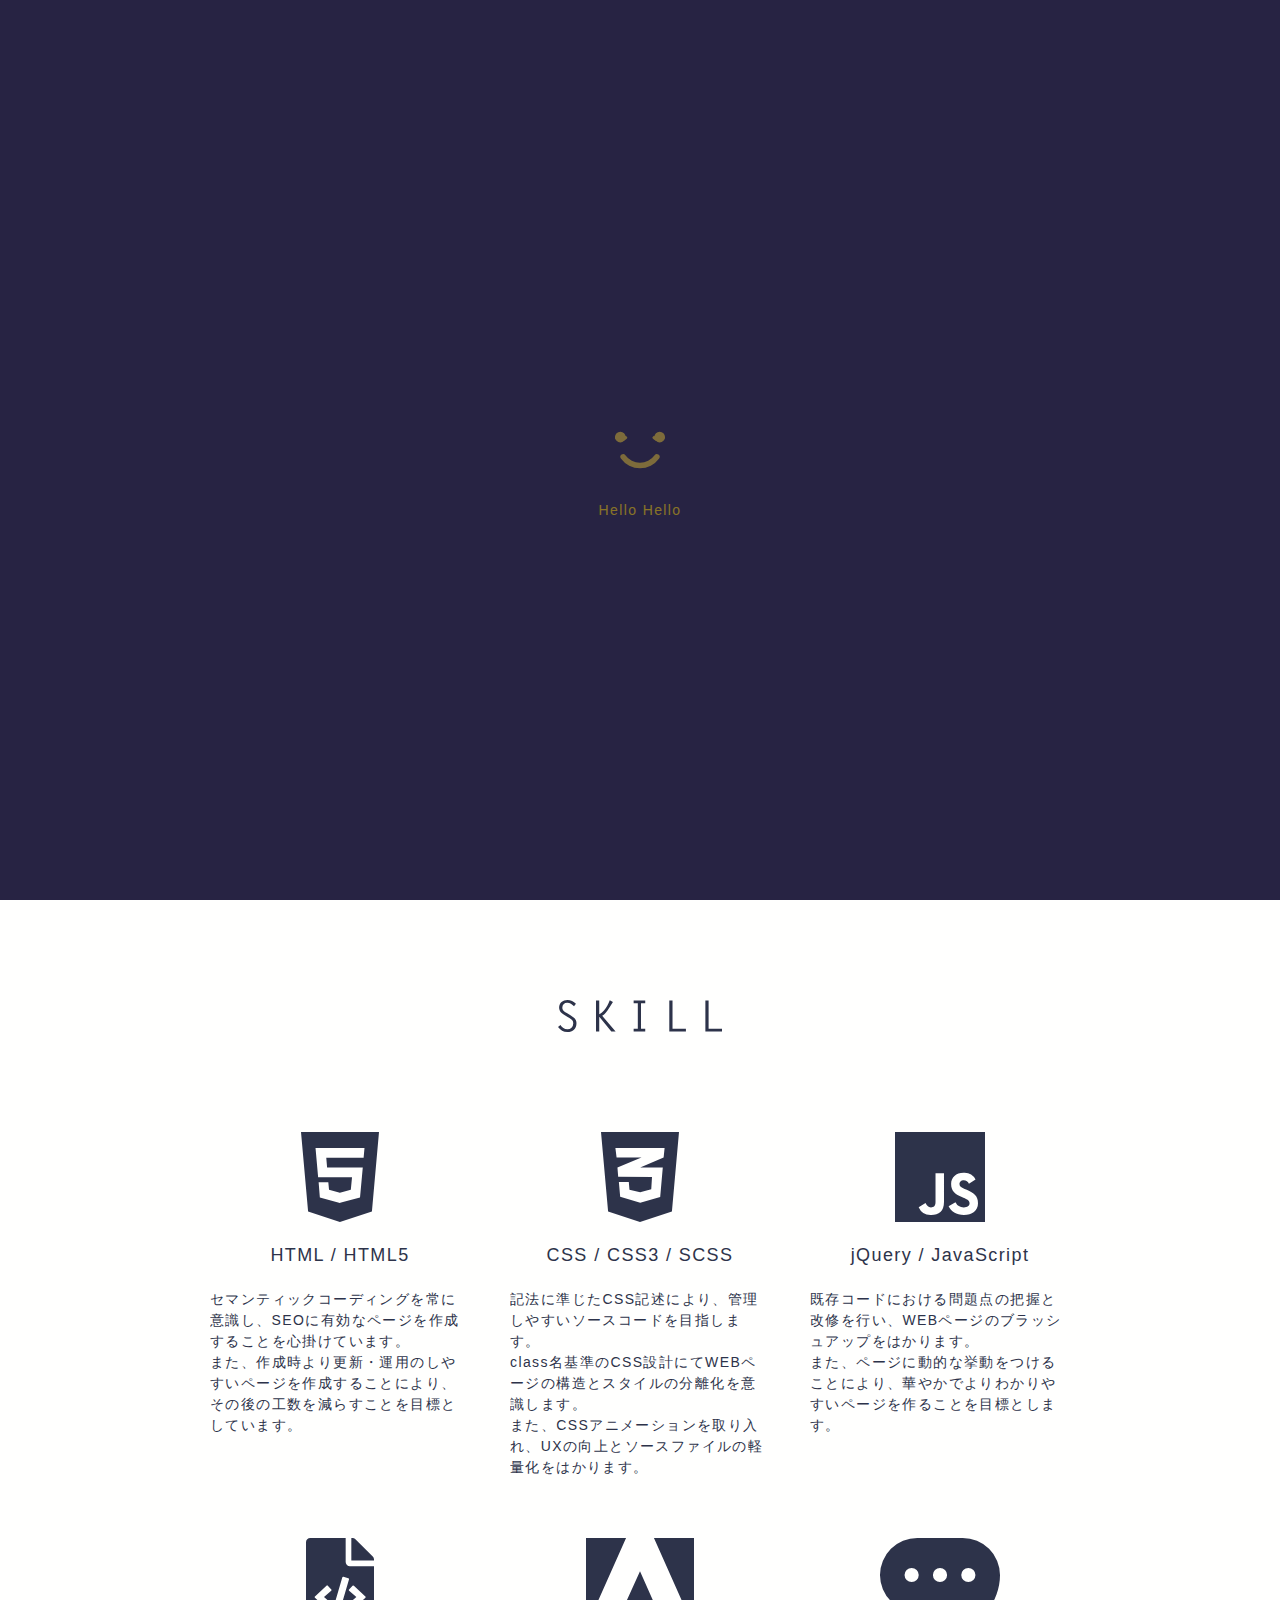
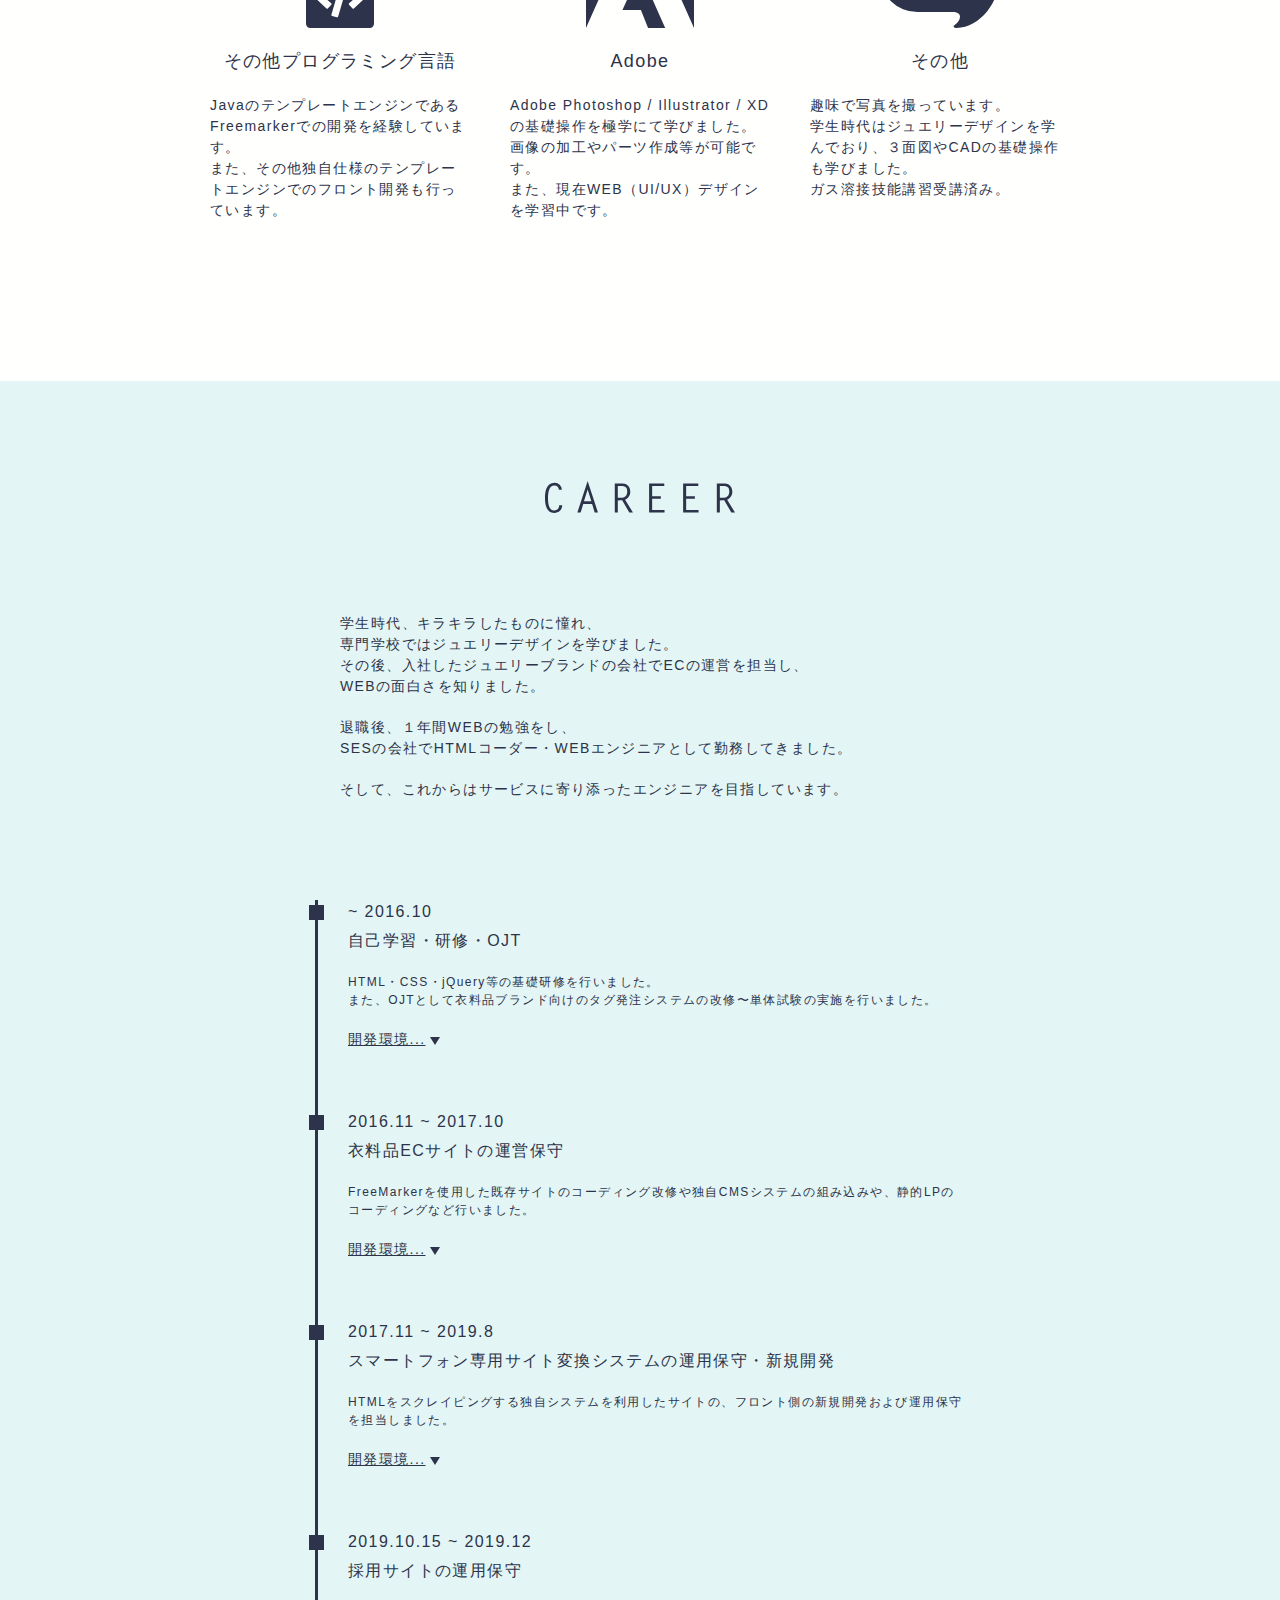
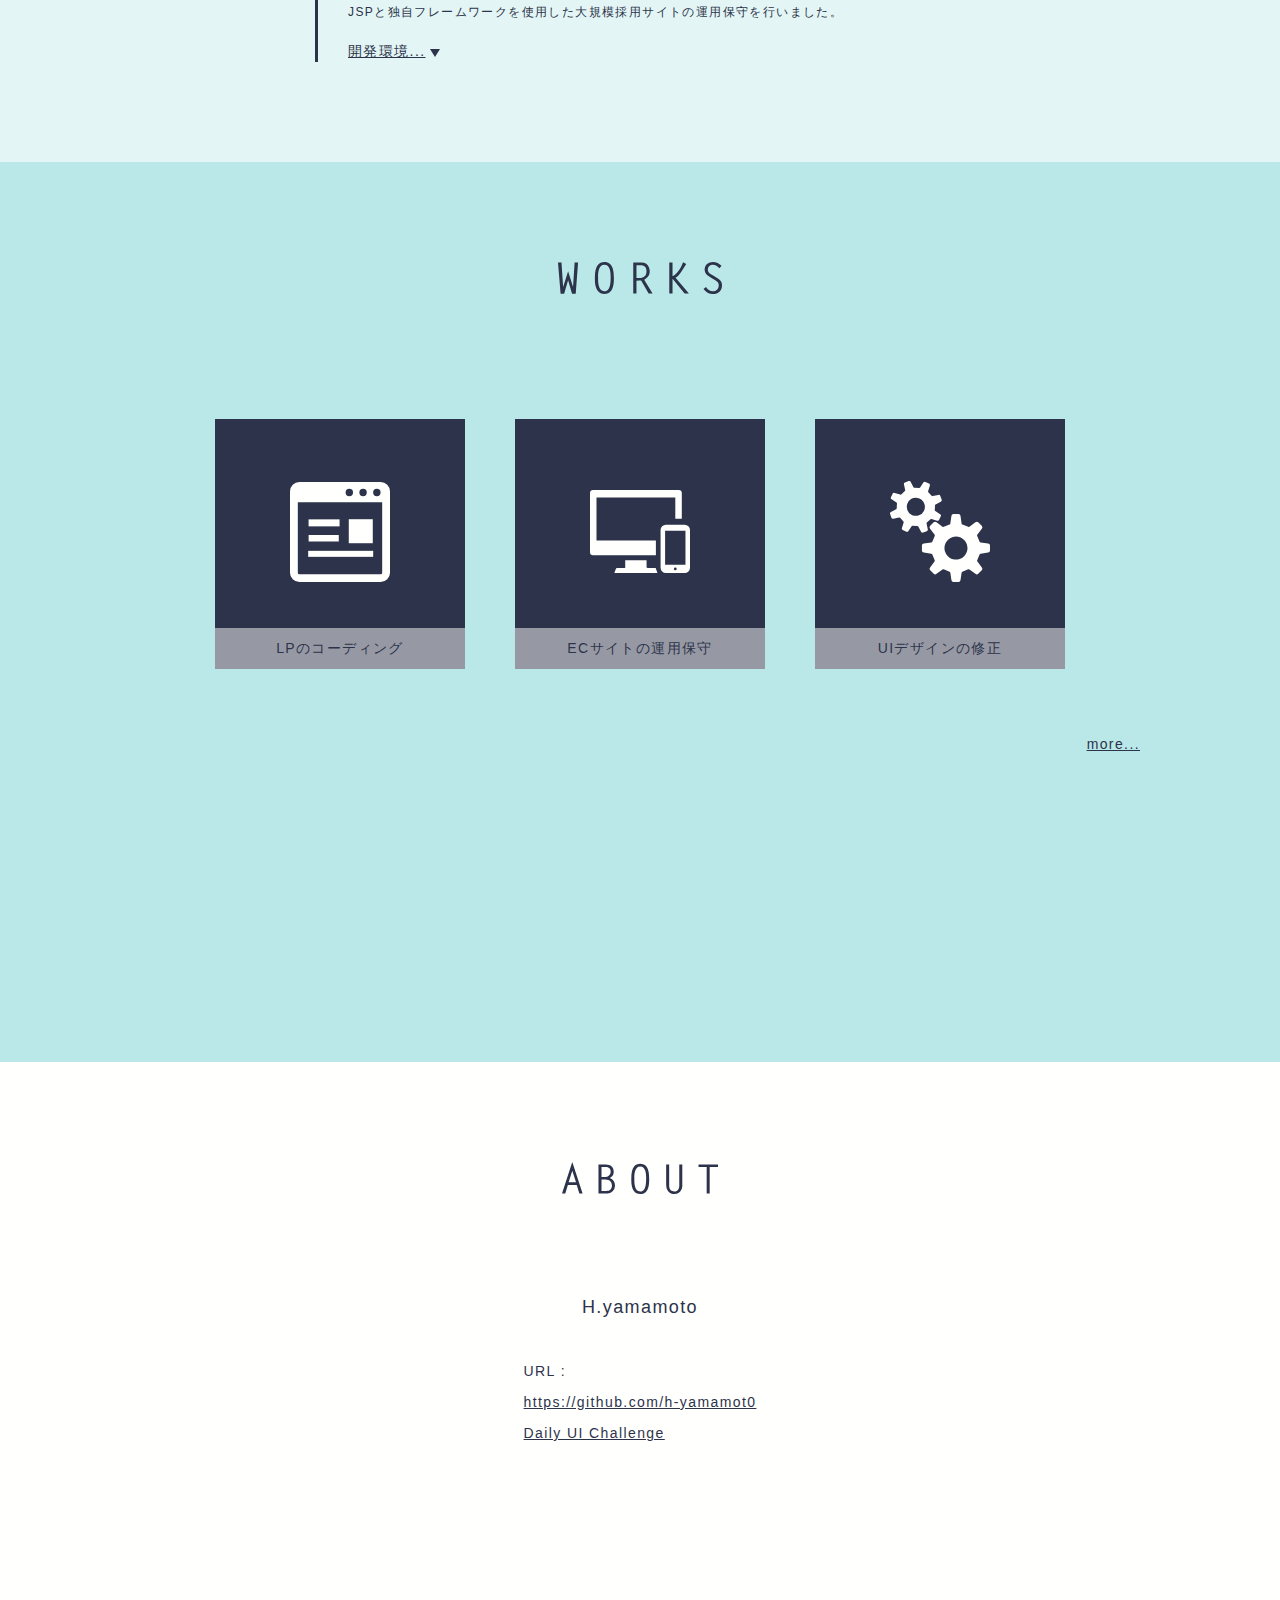
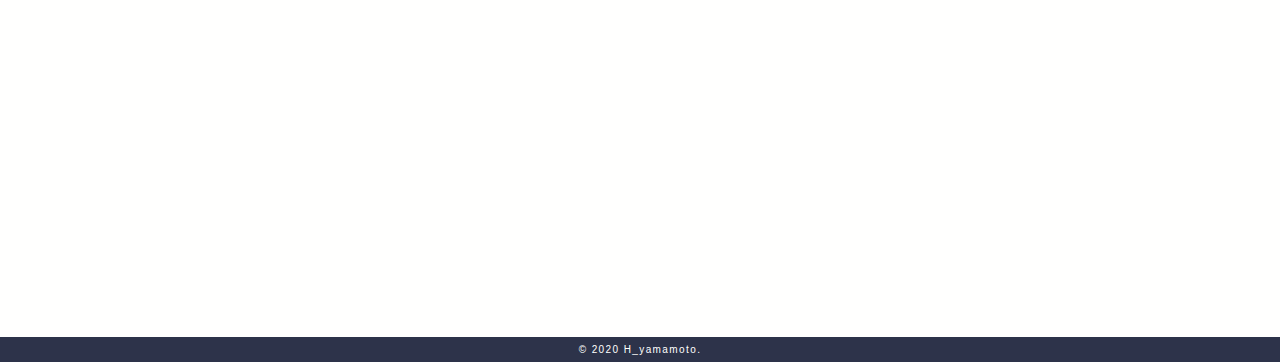
==== commit 48863b7a: "no message" ====
--- a/p/index.html
+++ b/p/index.html
@@ -317,10 +317,11 @@
 							H.yamamoto
 						</p>
 						<dl class="about_address">
-							<dt class="about_add_title">Email</dt>
-							<dd>h.yamamoto.324@gmail.com</dd>
+							<!-- <dt class="about_add_title">Email</dt> -->
+							<!-- <dd class="about_add_txt">h.yamamoto.324@gmail.com</dd class="about_add_title"> -->
 							<dt class="about_add_title">URL</dt>
-							<dd><a href="https://github.com/h-yamamot0">https://github.com/h-yamamot0</a></dd>
+							<dd class="about_add_txt"><a href="https://github.com/h-yamamot0">https://github.com/h-yamamot0</a></dd class="about_add_txt">
+							<dd class="about_add_txt"><a href="https://nekonekotomat0.tumblr.com/">Daily UI Challenge</a></dd class="about_add_txt">
 						</dl>
 					</address>
 				</div>
--- a/p/content/css/main.min.css
+++ b/p/content/css/main.min.css
@@ -1 +1 @@
-html,body,div,span,object,iframe,h1,h2,h3,h4,h5,h6,p,blockquote,pre,abbr,address,cite,code,del,dfn,em,img,ins,kbd,q,samp,small,strong,sub,sup,var,b,i,dl,dt,dd,ol,ul,li,fieldset,form,label,legend,table,caption,tbody,tfoot,thead,tr,th,td,article,aside,canvas,details,figcaption,figure,footer,header,hgroup,menu,nav,section,summary,time,mark,audio,video{margin:0;padding:0;border:0;outline:0;font-size:100%;vertical-align:baseline;background:transparent}body{line-height:1}article,aside,details,figcaption,figure,footer,header,hgroup,menu,nav,section{display:block}nav,ul{list-style:none}blockquote,q{quotes:none}blockquote:before,blockquote:after,q:before,q:after{content:'';content:none}a{margin:0;padding:0;font-size:100%;vertical-align:baseline;background:transparent}ins{background-color:#ff9;color:#000;text-decoration:none}mark{background-color:#ff9;color:#000;font-style:italic;font-weight:bold}del{text-decoration:line-through}abbr[title],dfn[title]{border-bottom:1px dotted;cursor:help}table{border-collapse:collapse;border-spacing:0}hr{display:block;height:1px;border:0;border-top:1px solid #cccccc;margin:1em 0;padding:0}input,select{vertical-align:middle}.clearfix::after{content:"";display:block;clear:both}body{font-family:游ゴシック体, "Yu Gothic", YuGothic, "ヒラギノ角ゴシック Pro", "Hiragino Kaku Gothic Pro", メイリオ, Meiryo, Osaka, "ＭＳ Ｐゴシック", "MS PGothic", sans-serif;font-size:14px;color:#2D334A;line-height:1.5;letter-spacing:0.1em;background:#FFFFFE;box-sizing:border-box;width:100%}a,a:link,a:visited{color:#FFD803;text-decoration:underline;-webkit-tap-highlight-color:rgba(255,255,255,0)}header{width:100%;height:100vh;background:#272343;position:relative}.header_nav ul{text-align:right;float:right;margin:40px 10% 0px 0px}.header_nav ul li{color:#FFFFFE;font-size:18px;margin-bottom:40px}.header_nav ul li:last-of-type{margin-bottom:0px}.header_nav ul li a{color:#FFFFFE;text-decoration:none}.header_nav ul li a:visited{color:#FFFFFE;text-decoration:none}.header_scroll{text-align:center;position:absolute;bottom:0;left:0;right:0;margin:auto auto 40px}.header_scroll img{height:100px;width:auto}article>section{min-height:100vh}.main_cts{padding:100px 10% 60px;margin:auto}.main_cts h1{text-align:center;margin-bottom:60px}.main_cts h1 img{height:22px;width:auto;vertical-align:bottom}.skill_set_cts{margin:60px 0px 0px}.skill_set_cts:first-of-type{margin-top:0px}.skill_set_cts h2{font-size:18px;font-weight:normal;text-align:center;margin-bottom:20px}.skill_set_cts h2 img{display:block;margin:0px auto 20px;height:50px;width:auto}.skill_set_cts .skil_set_text{overflow:hidden;max-height:3em;position:relative;transition:all 1s ease-out 0s}.skill_set_cts .skil_set_text::after{content:"";display:block;width:100%;height:2em;background:linear-gradient(rgba(255,255,255,0) 0%, #fffffe 70%);position:absolute;bottom:0;left:0;right:0}.skill_set_cts.show .skil_set_text{overflow:auto;max-height:100vh}.skill_set_cts.show .skil_set_text::after{content:none}.skill_set_cts.show .cts_more{display:none}.cts_more{text-align:center;vertical-align:middle;text-decoration:underline}.cts_more::after{content:"";display:inline-block;width:0;height:0;border:5px solid transparent;border-top:8px solid;vertical-align:bottom;margin-left:5px}.career{background:#E3F6F5}.career_text p{margin-top:20px}.career_flow{margin:60px 0px 0px -5%;padding:0px 0px 0px 30px;list-style:none;border-left:3px solid #2D334A}.career_flow .career_detail{margin-top:60px}.career_flow .career_detail:first-of-type{margin-top:0px}.career_flow .career_detail h2{font-weight:normal;font-size:16px;position:relative}.career_flow .career_detail h2::before{content:"";display:block;width:15px;height:15px;background:#2D334A;position:absolute;top:5px;left:calc(-30px + -9px)}.career_flow .career_detail h2 .career_date{display:block;margin-bottom:5px}.career_flow .career_detail.show .career_tool{margin-top:30px;opacity:1;max-height:100vh}.career_flow .career_detail.show .career_more{display:none}.career_read_txt{margin-top:20px;font-size:12px}.career_tool{margin-top:0px;font-size:12px;opacity:0;max-height:0px;transition:all 1s ease-out 0s;overflow:hidden}.career_tool dt{margin-bottom:5px}.career_tool dd{margin-bottom:10px;padding:0px 0px 0px 1em}.career_more{text-decoration:underline;margin-top:20px}.career_more::after{content:"";display:inline-block;width:0;height:0;border:5px solid transparent;border-top:8px solid;vertical-align:bottom;margin-left:5px}.works{background:#BAE8E8}.works_cts_detail{width:100%;max-width:200px;margin:60px auto 0px}.works_cts_detail:first-of-type{margin-top:0px}.works_tst{width:100%;padding-top:100%;position:relative;background:#2D334A;overflow:hidden}.works_tst img{position:absolute;display:block;top:-10%;bottom:0px;left:0px;right:0px;margin:auto;width:40%;height:auto}.works_tst .works_caption{background:#FFFFFE;opacity:50%;position:absolute;bottom:0px;left:0px;right:0px;text-align:center;padding:10px}.works_more{text-align:right;text-decoration:underline;margin-top:40px}.about{min-height:calc(100vh - 25px);box-sizing:border-box}.about_cts{font-style:normal;text-align:center}.about_cts .about_name{font-size:18px;text-align:center}.about_address{margin-top:40px;display:inline-block;text-align:left}.about_add_title{margin-top:30px}.about_add_title:first-of-type{margin-top:0px}.about_add_title+dd{margin-top:10px}.about_add_title+dd a{color:#2D334A}.about_add_title+dd a:visited{color:#2D334A}.about_add_title::after{content:":";display:inline-block;margin-left:5px}footer{background:#2D334A}footer .copyright{color:#FFFFFE;font-size:10px;text-align:center;padding:5px 0px}.main_nav{position:fixed;top:0;left:0;right:0;margin:auto;z-index:10;box-shadow:0 0 5px #ccc}.main_nav ul{display:table;width:100%;background:#FFFFFE}.main_nav ul li{display:table-cell;width:25%;border:1px solid #BAE8E8;border-right:0px}.main_nav ul li:last-of-type{border-right:1px solid #BAE8E8}.main_nav ul li.link_now{background:#BAE8E8}.main_nav ul li a{display:block;width:100%;height:100%;text-align:center;padding:20px 0px;text-decoration:none;color:#2D334A;font-size:12px}.js_load{position:fixed;width:100%;height:100%;top:0;bottom:0;right:0;left:0;background:#272343;z-index:20}.js_load .js_load_cont{position:absolute;top:0;bottom:0;left:0;right:0;width:100px;height:100px;margin:auto}.js_load .js_load_cont .load_box{position:relative;width:100%;height:100%}.js_load .js_load_cont .load_box div{width:50px;height:50px;position:absolute;top:0;bottom:0;right:0;left:0;margin:auto}.js_load .js_load_cont .load_box div svg{width:100%;height:100%}.js_load .js_load_cont .load_box .cls-1{fill:#e8c533}.js_load .js_load_cont .load_text{color:#FFD803;text-align:center}#s_01{animation:smile01 1s ease-in-out 0s infinite normal}#s_01_2{animation:smile02 1s ease-in-out 0s infinite normal}#s_02{animation:smile01 1s ease-in-out 0s infinite normal}#s_02_2{animation:smile02 1s ease-in-out 0s infinite normal}@keyframes load{0%{transform:rotate(0deg)}100%{transform:rotate(360deg)}}@keyframes smile01{0%{opacity:1}50%{opacity:1}60%{opacity:0}100%{opacity:0}}@keyframes smile02{0%{opacity:0}50%{opacity:0}60%{opacity:1}100%{opacity:1}}@media (min-width: 835px){.header_nav{max-width:1000px;margin:auto}.header_nav ul{font-size:0px;margin:60px 0px 0px}.header_nav ul li{font-size:18px;display:inline-block;margin:0px 25px}.main_cts{max-width:1000px;padding:100px 20px}.main_cts *{box-sizing:border-box}.main_cts h1{margin-bottom:100px}.main_cts h1 img{height:32px}.skill_set{display:flex;flex-wrap:wrap;align-items:flex-start;justify-content:center}.skill_set li{width:300px;margin:0px;padding:0px 20px 60px}.skill_set_cts h2 img{height:90px}.skill_set_cts .skil_set_text{overflow:auto;max-height:inherit}.skill_set_cts .skil_set_text::after{display:none}.cts_more{display:none}.career_text{width:600px;margin:auto}.career_flow{width:650px;margin:100px auto 0px}.works_cts_list{display:flex;justify-content:center;align-items:center;flex-wrap:wrap}.works_cts_list .works_cts_detail{margin:25px;max-width:250px}}
+html,body,div,span,object,iframe,h1,h2,h3,h4,h5,h6,p,blockquote,pre,abbr,address,cite,code,del,dfn,em,img,ins,kbd,q,samp,small,strong,sub,sup,var,b,i,dl,dt,dd,ol,ul,li,fieldset,form,label,legend,table,caption,tbody,tfoot,thead,tr,th,td,article,aside,canvas,details,figcaption,figure,footer,header,hgroup,menu,nav,section,summary,time,mark,audio,video{margin:0;padding:0;border:0;outline:0;font-size:100%;vertical-align:baseline;background:transparent}body{line-height:1}article,aside,details,figcaption,figure,footer,header,hgroup,menu,nav,section{display:block}nav,ul{list-style:none}blockquote,q{quotes:none}blockquote:before,blockquote:after,q:before,q:after{content:'';content:none}a{margin:0;padding:0;font-size:100%;vertical-align:baseline;background:transparent}ins{background-color:#ff9;color:#000;text-decoration:none}mark{background-color:#ff9;color:#000;font-style:italic;font-weight:bold}del{text-decoration:line-through}abbr[title],dfn[title]{border-bottom:1px dotted;cursor:help}table{border-collapse:collapse;border-spacing:0}hr{display:block;height:1px;border:0;border-top:1px solid #cccccc;margin:1em 0;padding:0}input,select{vertical-align:middle}.clearfix::after{content:"";display:block;clear:both}body{font-family:游ゴシック体, "Yu Gothic", YuGothic, "ヒラギノ角ゴシック Pro", "Hiragino Kaku Gothic Pro", メイリオ, Meiryo, Osaka, "ＭＳ Ｐゴシック", "MS PGothic", sans-serif;font-size:14px;color:#2D334A;line-height:1.5;letter-spacing:0.1em;background:#FFFFFE;box-sizing:border-box;width:100%}a,a:link,a:visited{color:#FFD803;text-decoration:underline;-webkit-tap-highlight-color:rgba(255,255,255,0)}header{width:100%;height:100vh;background:#272343;position:relative}.header_nav ul{text-align:right;float:right;margin:40px 10% 0px 0px}.header_nav ul li{color:#FFFFFE;font-size:18px;margin-bottom:40px}.header_nav ul li:last-of-type{margin-bottom:0px}.header_nav ul li a{color:#FFFFFE;text-decoration:none}.header_nav ul li a:visited{color:#FFFFFE;text-decoration:none}.header_scroll{text-align:center;position:absolute;bottom:0;left:0;right:0;margin:auto auto 40px}.header_scroll img{height:100px;width:auto}article>section{min-height:100vh}.main_cts{padding:100px 10% 60px;margin:auto}.main_cts h1{text-align:center;margin-bottom:60px}.main_cts h1 img{height:22px;width:auto;vertical-align:bottom}.skill_set_cts{margin:60px 0px 0px}.skill_set_cts:first-of-type{margin-top:0px}.skill_set_cts h2{font-size:18px;font-weight:normal;text-align:center;margin-bottom:20px}.skill_set_cts h2 img{display:block;margin:0px auto 20px;height:50px;width:auto}.skill_set_cts .skil_set_text{overflow:hidden;max-height:3em;position:relative;transition:all 1s ease-out 0s}.skill_set_cts .skil_set_text::after{content:"";display:block;width:100%;height:2em;background:linear-gradient(rgba(255,255,255,0) 0%, #fffffe 70%);position:absolute;bottom:0;left:0;right:0}.skill_set_cts.show .skil_set_text{overflow:auto;max-height:100vh}.skill_set_cts.show .skil_set_text::after{content:none}.skill_set_cts.show .cts_more{display:none}.cts_more{text-align:center;vertical-align:middle;text-decoration:underline}.cts_more::after{content:"";display:inline-block;width:0;height:0;border:5px solid transparent;border-top:8px solid;vertical-align:bottom;margin-left:5px}.career{background:#E3F6F5}.career_text p{margin-top:20px}.career_flow{margin:60px 0px 0px -5%;padding:0px 0px 0px 30px;list-style:none;border-left:3px solid #2D334A}.career_flow .career_detail{margin-top:60px}.career_flow .career_detail:first-of-type{margin-top:0px}.career_flow .career_detail h2{font-weight:normal;font-size:16px;position:relative}.career_flow .career_detail h2::before{content:"";display:block;width:15px;height:15px;background:#2D334A;position:absolute;top:5px;left:calc(-30px + -9px)}.career_flow .career_detail h2 .career_date{display:block;margin-bottom:5px}.career_flow .career_detail.show .career_tool{margin-top:30px;opacity:1;max-height:100vh}.career_flow .career_detail.show .career_more{display:none}.career_read_txt{margin-top:20px;font-size:12px}.career_tool{margin-top:0px;font-size:12px;opacity:0;max-height:0px;transition:all 1s ease-out 0s;overflow:hidden}.career_tool dt{margin-bottom:5px}.career_tool dd{margin-bottom:10px;padding:0px 0px 0px 1em}.career_more{text-decoration:underline;margin-top:20px}.career_more::after{content:"";display:inline-block;width:0;height:0;border:5px solid transparent;border-top:8px solid;vertical-align:bottom;margin-left:5px}.works{background:#BAE8E8}.works_cts_detail{width:100%;max-width:200px;margin:60px auto 0px}.works_cts_detail:first-of-type{margin-top:0px}.works_tst{width:100%;padding-top:100%;position:relative;background:#2D334A;overflow:hidden}.works_tst img{position:absolute;display:block;top:-10%;bottom:0px;left:0px;right:0px;margin:auto;width:40%;height:auto}.works_tst .works_caption{background:#FFFFFE;opacity:50%;position:absolute;bottom:0px;left:0px;right:0px;text-align:center;padding:10px}.works_more{text-align:right;text-decoration:underline;margin-top:40px}.about{min-height:calc(100vh - 25px);box-sizing:border-box}.about_cts{font-style:normal;text-align:center}.about_cts .about_name{font-size:18px;text-align:center}.about_address{margin-top:40px;display:inline-block;text-align:left}.about_add_title{margin-top:30px}.about_add_title:first-of-type{margin-top:0px}.about_add_title::after{content:":";display:inline-block;margin-left:5px}.about_add_txt{margin-top:10px}.about_add_txt a{color:#2D334A}.about_add_txt a:visited{color:#2D334A}footer{background:#2D334A}footer .copyright{color:#FFFFFE;font-size:10px;text-align:center;padding:5px 0px}.main_nav{position:fixed;top:0;left:0;right:0;margin:auto;z-index:10;box-shadow:0 0 5px #ccc}.main_nav ul{display:table;width:100%;background:#FFFFFE}.main_nav ul li{display:table-cell;width:25%;border:1px solid #BAE8E8;border-right:0px}.main_nav ul li:last-of-type{border-right:1px solid #BAE8E8}.main_nav ul li.link_now{background:#BAE8E8}.main_nav ul li a{display:block;width:100%;height:100%;text-align:center;padding:20px 0px;text-decoration:none;color:#2D334A;font-size:12px}.js_load{position:fixed;width:100%;height:100%;top:0;bottom:0;right:0;left:0;background:#272343;z-index:20}.js_load .js_load_cont{position:absolute;top:0;bottom:0;left:0;right:0;width:100px;height:100px;margin:auto}.js_load .js_load_cont .load_box{position:relative;width:100%;height:100%}.js_load .js_load_cont .load_box div{width:50px;height:50px;position:absolute;top:0;bottom:0;right:0;left:0;margin:auto}.js_load .js_load_cont .load_box div svg{width:100%;height:100%}.js_load .js_load_cont .load_box .cls-1{fill:#e8c533}.js_load .js_load_cont .load_text{color:#FFD803;text-align:center}#s_01{animation:smile01 1s ease-in-out 0s infinite normal}#s_01_2{animation:smile02 1s ease-in-out 0s infinite normal}#s_02{animation:smile01 1s ease-in-out 0s infinite normal}#s_02_2{animation:smile02 1s ease-in-out 0s infinite normal}@keyframes load{0%{transform:rotate(0deg)}100%{transform:rotate(360deg)}}@keyframes smile01{0%{opacity:1}50%{opacity:1}60%{opacity:0}100%{opacity:0}}@keyframes smile02{0%{opacity:0}50%{opacity:0}60%{opacity:1}100%{opacity:1}}@media (min-width: 835px){.header_nav{max-width:1000px;margin:auto}.header_nav ul{font-size:0px;margin:60px 0px 0px}.header_nav ul li{font-size:18px;display:inline-block;margin:0px 25px}.main_cts{max-width:1000px;padding:100px 20px}.main_cts *{box-sizing:border-box}.main_cts h1{margin-bottom:100px}.main_cts h1 img{height:32px}.skill_set{display:flex;flex-wrap:wrap;align-items:flex-start;justify-content:center}.skill_set li{width:300px;margin:0px;padding:0px 20px 60px}.skill_set_cts h2 img{height:90px}.skill_set_cts .skil_set_text{overflow:auto;max-height:inherit}.skill_set_cts .skil_set_text::after{display:none}.cts_more{display:none}.career_text{width:600px;margin:auto}.career_flow{width:650px;margin:100px auto 0px}.works_cts_list{display:flex;justify-content:center;align-items:center;flex-wrap:wrap}.works_cts_list .works_cts_detail{margin:25px;max-width:250px}}
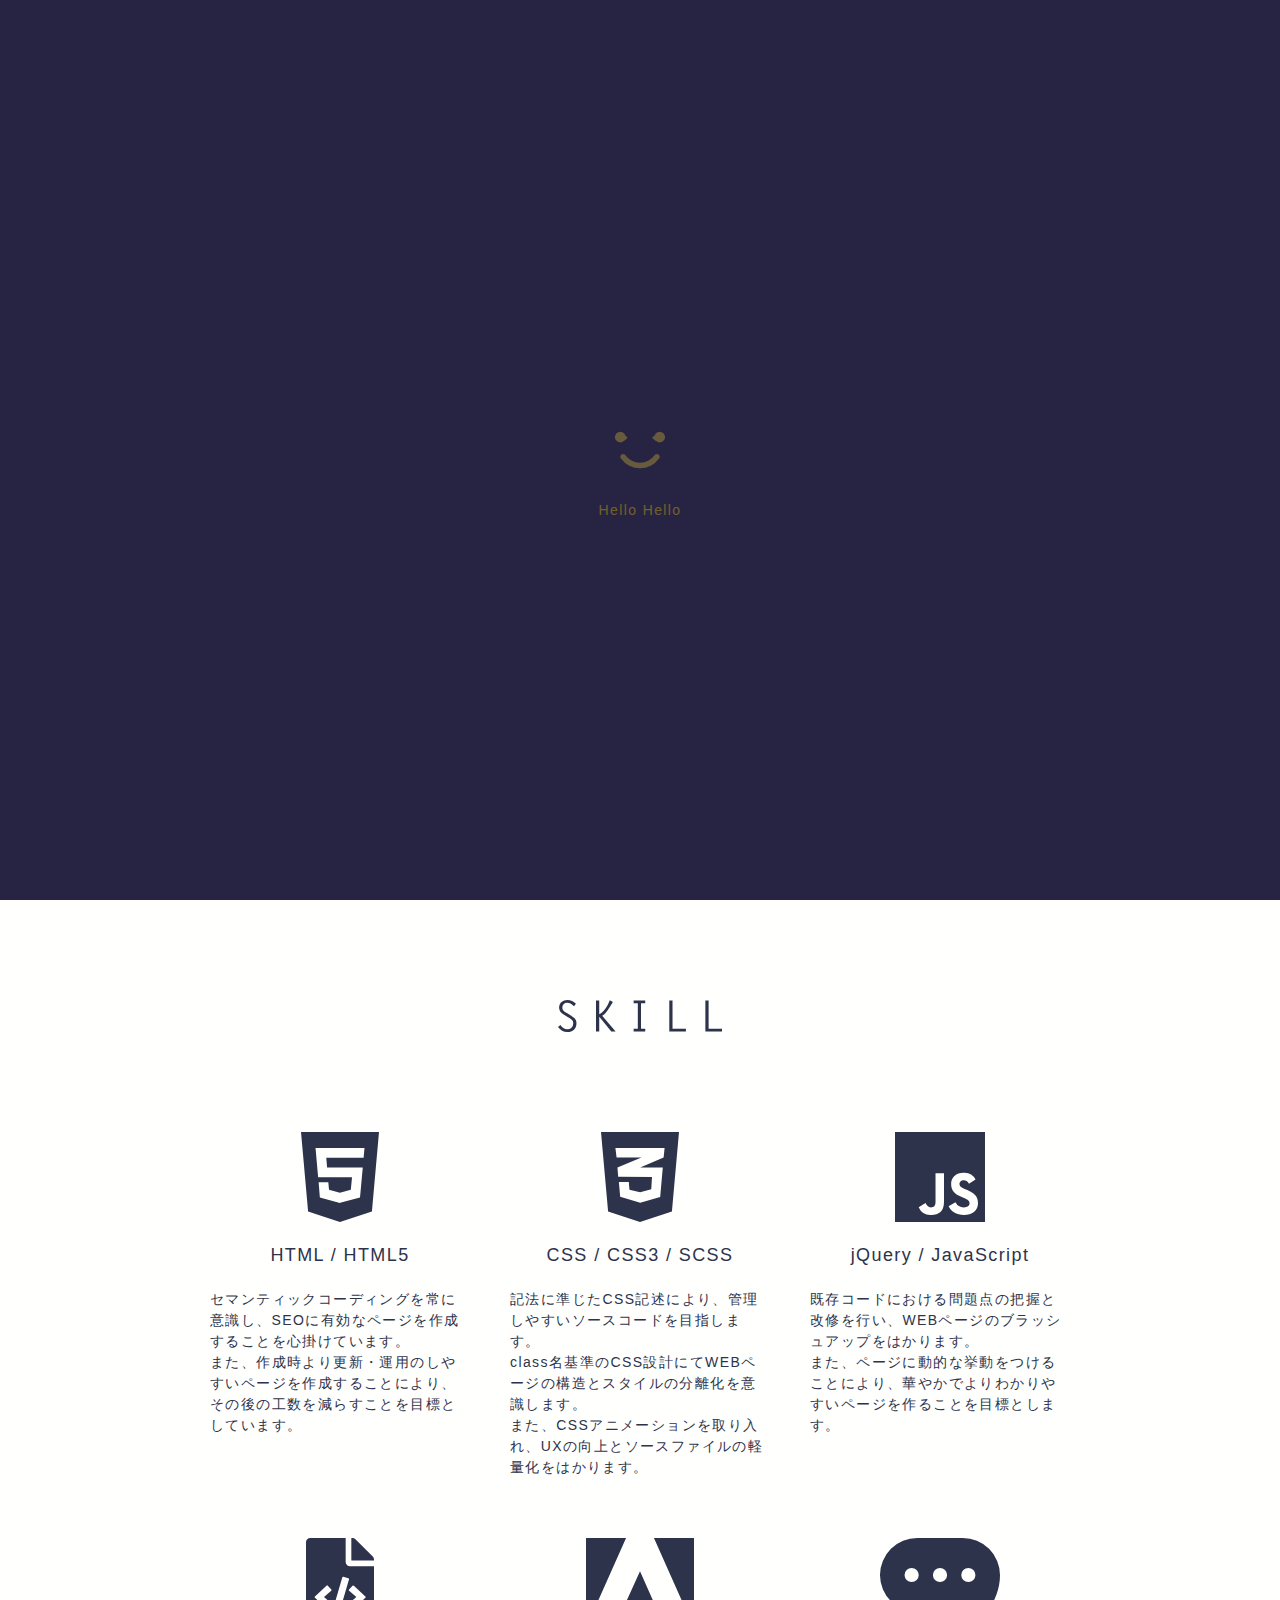
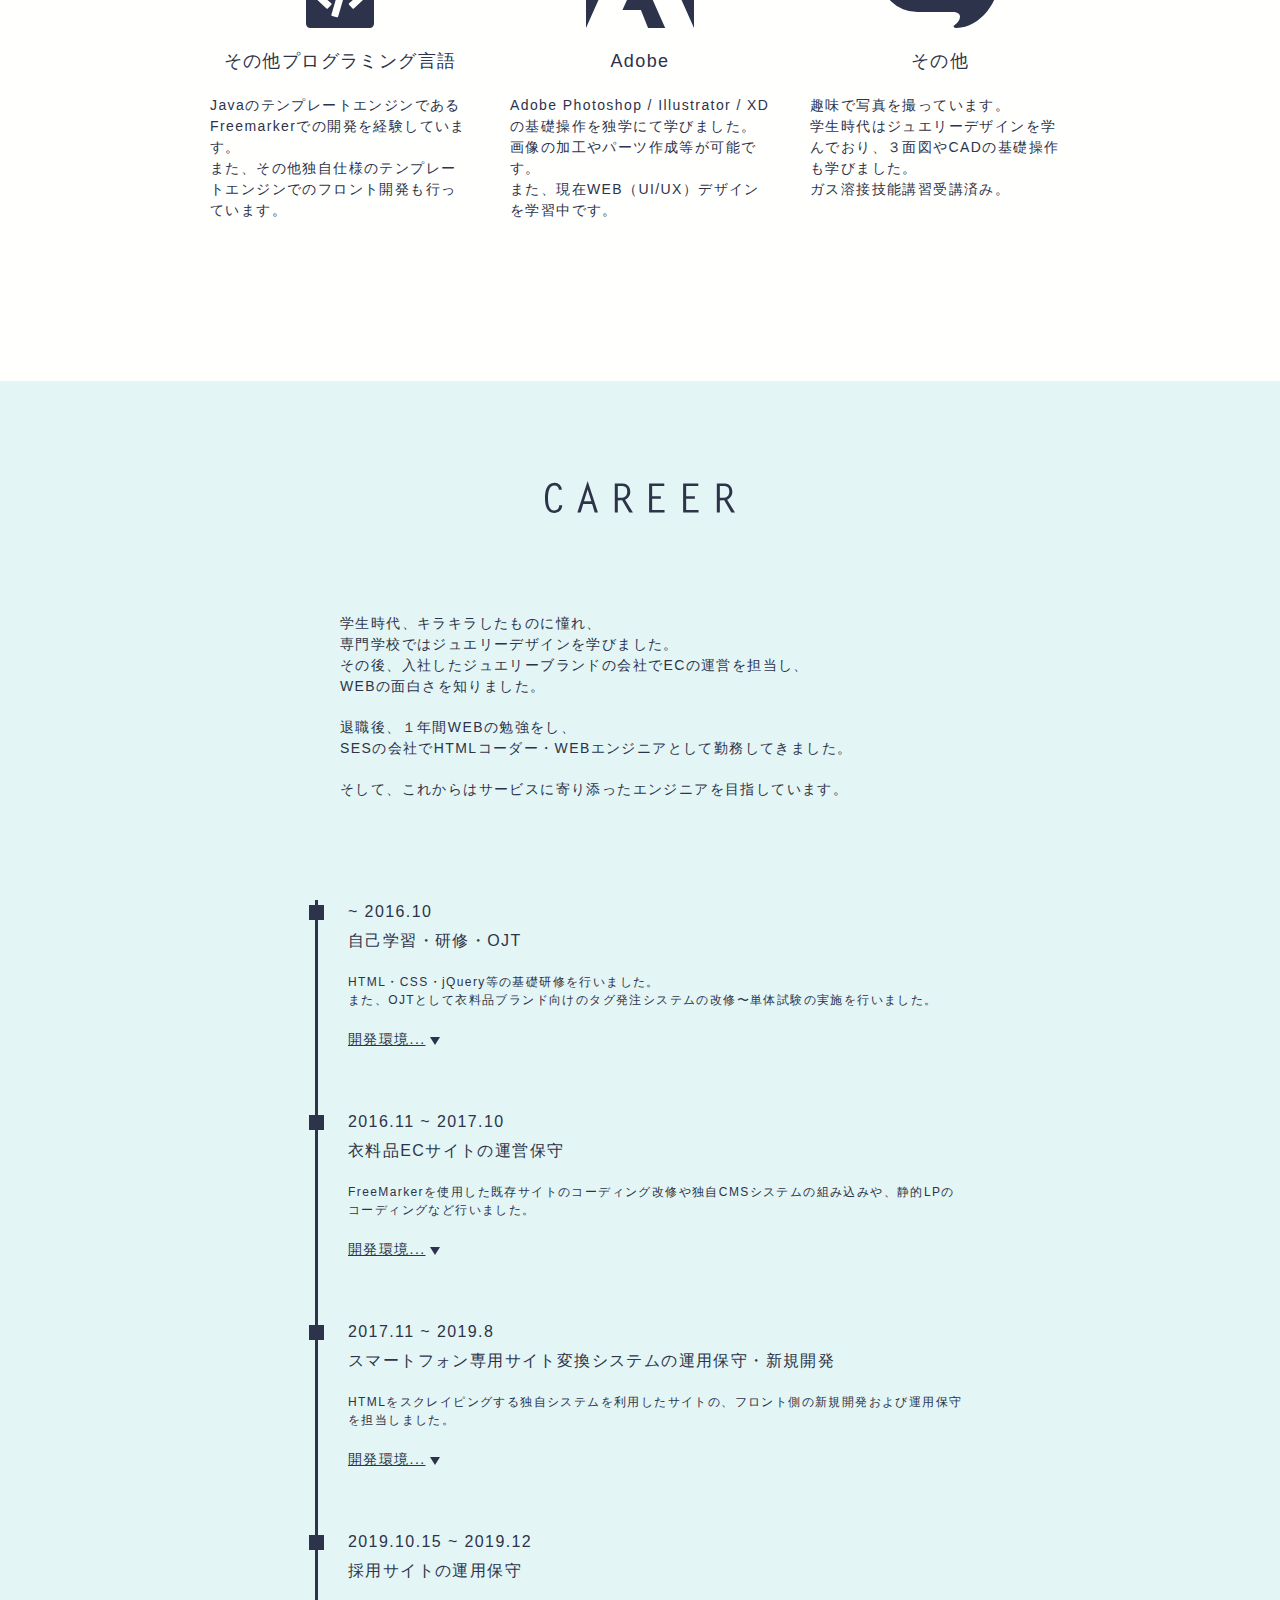
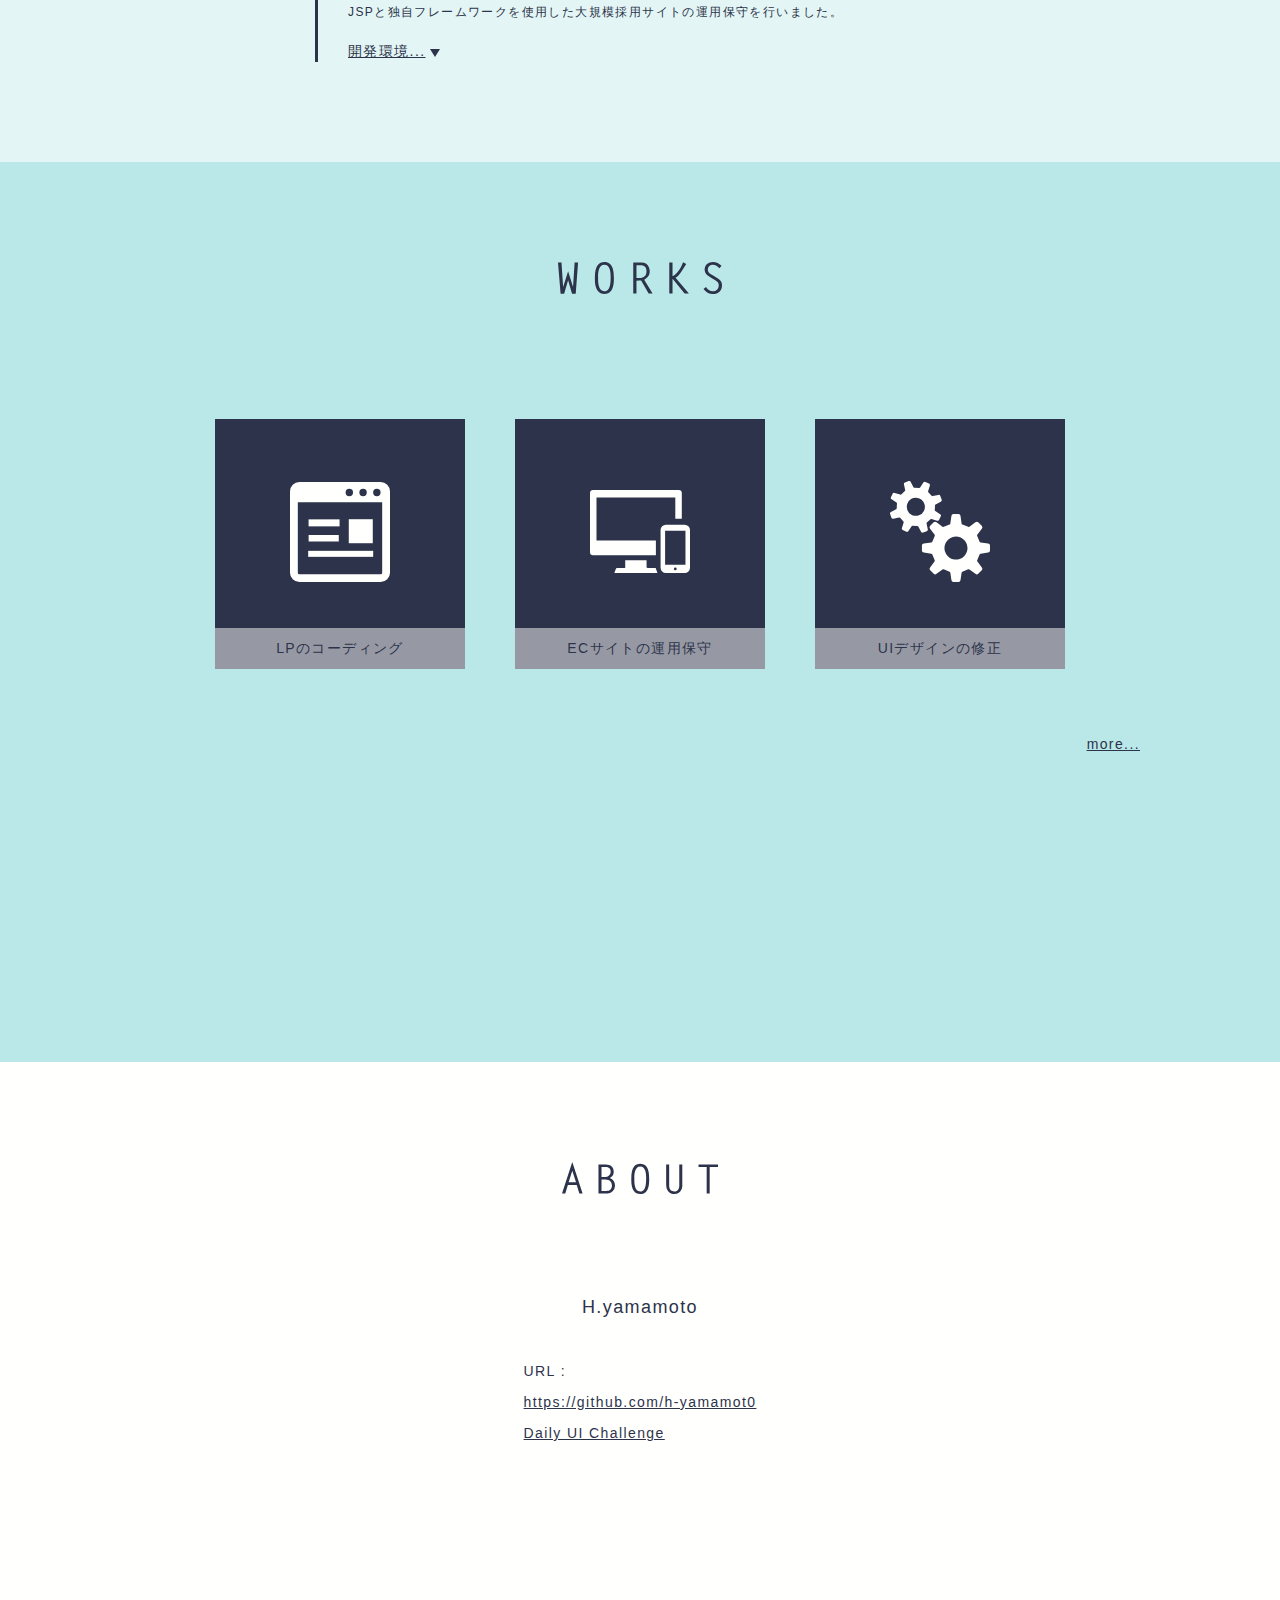
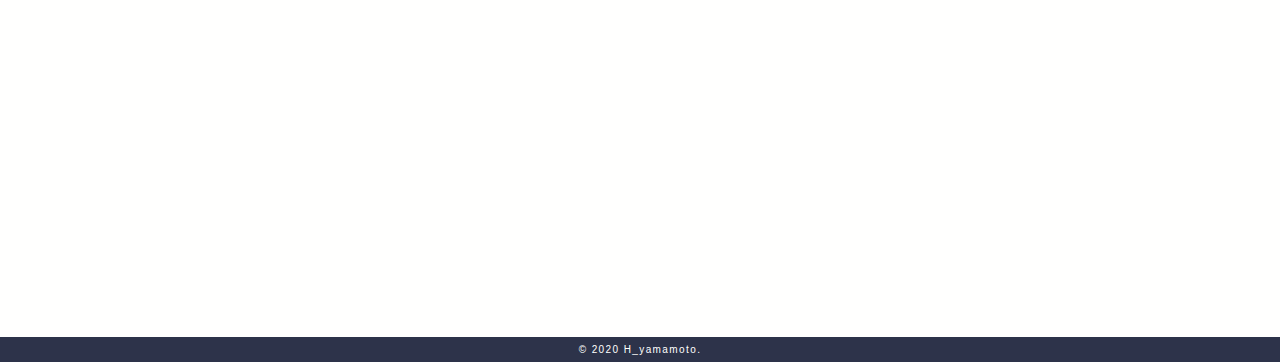
==== commit c24a8153: "文言" ====
--- a/p/index.html
+++ b/p/index.html
@@ -107,7 +107,7 @@
 								Adobe
 							</h2>
 							<p class="skil_set_text js_cts_more"> 
-								Adobe Photoshop / Illustrator / XD　の基礎操作を極学にて学びました。画像の加工やパーツ作成等が可能です。<br>
+								Adobe Photoshop / Illustrator / XD の基礎操作を独学にて学びました。画像の加工やパーツ作成等が可能です。<br>
 								また、現在WEB（UI/UX）デザインを学習中です。
 							</p>
 							<div class="cts_more js_cts_more">more...</div>
@@ -320,8 +320,8 @@
 							<!-- <dt class="about_add_title">Email</dt> -->
 							<!-- <dd class="about_add_txt">h.yamamoto.324@gmail.com</dd class="about_add_title"> -->
 							<dt class="about_add_title">URL</dt>
-							<dd class="about_add_txt"><a href="https://github.com/h-yamamot0">https://github.com/h-yamamot0</a></dd class="about_add_txt">
-							<dd class="about_add_txt"><a href="https://nekonekotomat0.tumblr.com/">Daily UI Challenge</a></dd class="about_add_txt">
+							<dd class="about_add_txt"><a href="https://github.com/h-yamamot0">https://github.com/h-yamamot0</a></dd>
+							<dd class="about_add_txt"><a href="https://nekonekotomat0.tumblr.com/">Daily UI Challenge</a></dd>
 						</dl>
 					</address>
 				</div>
@@ -337,7 +337,7 @@
 		<div class="js_load_cont">
 			<div class="load_box">
 				<div>
-					<svg xmlns="http://www.w3.org/2000/svg" width="37.239" height="27.196" viewBox="0 0 37.239 27.196">
+					<svg xmlns="http://www.w3.org/2000/svg" width="37.239" height="27.196" viewbox="0 0 37.239 27.196">
 						<g id="sumile" transform="translate(-167.206 -244.048)">
 							<path id="s_01" data-name="s_01" class="cls-1" d="M175.129,248.009a3.962,3.962,0,1,0-3.962,3.961A3.96,3.96,0,0,0,175.129,248.009Z"/>
 							<path id="s_01_2" data-name="s_01_2" class="cls-1" d="M193.454,323.212c-.387.135-1.25,1.584-3.093,1.584a4.509,4.509,0,0,1-3.094-1.584.736.736,0,0,0-.826.146,1.29,1.29,0,0,0-.133,2.053,5.666,5.666,0,0,0,8.106,0,1.289,1.289,0,0,0-.133-2.053A.748.748,0,0,0,193.454,323.212Z" transform="translate(-18.647 -76.015)"/>
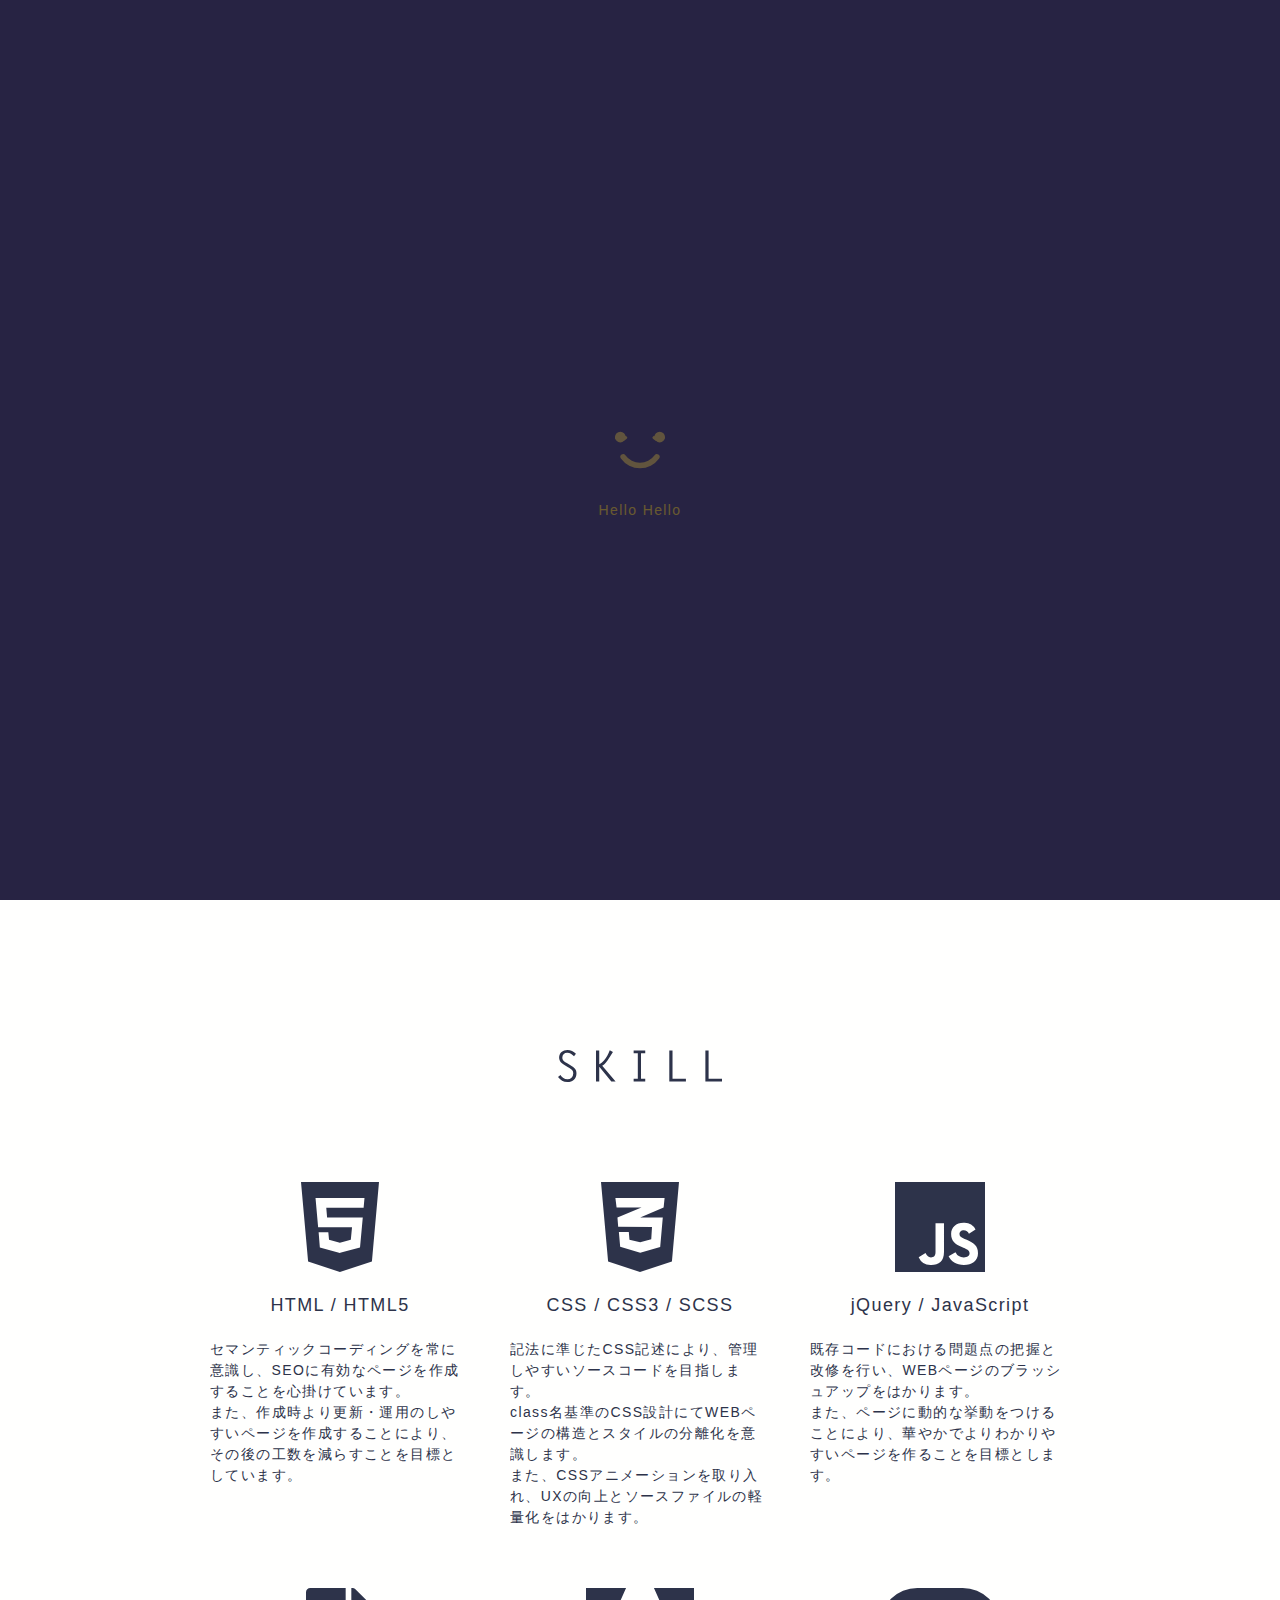
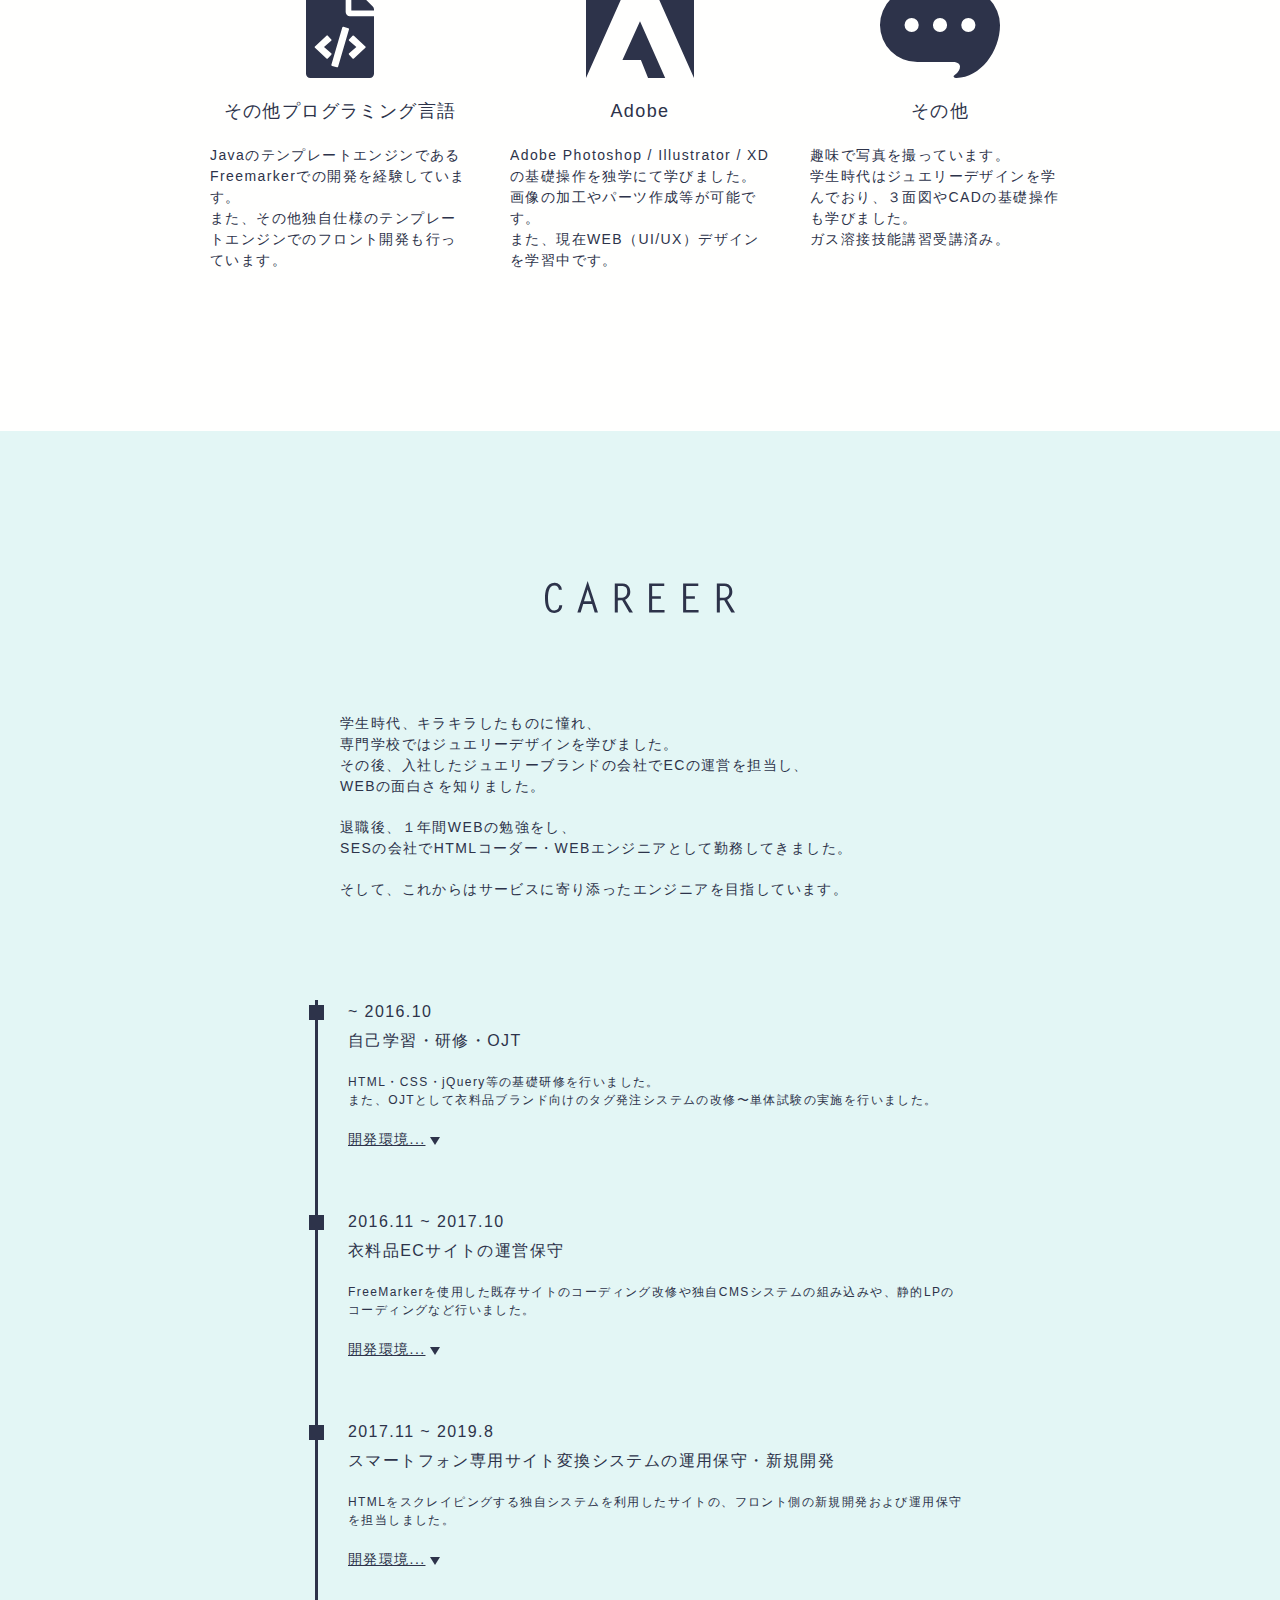
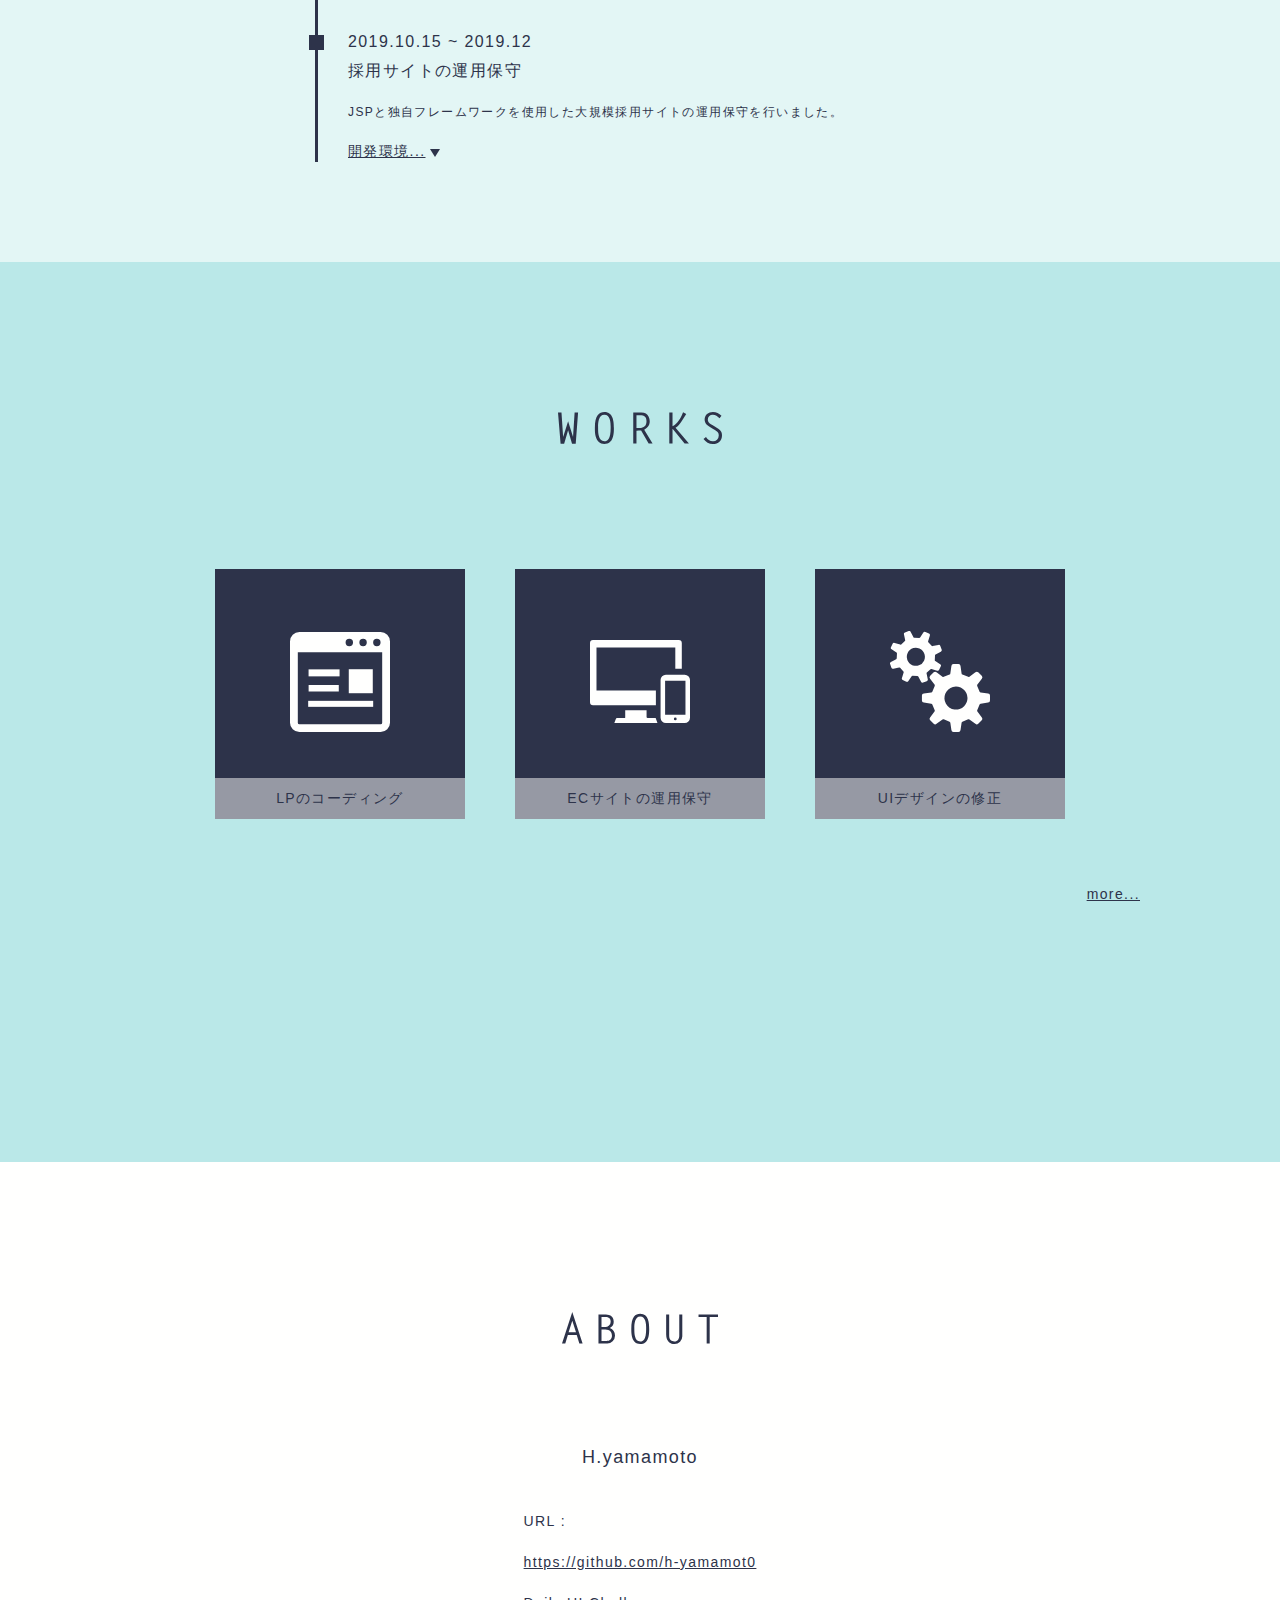
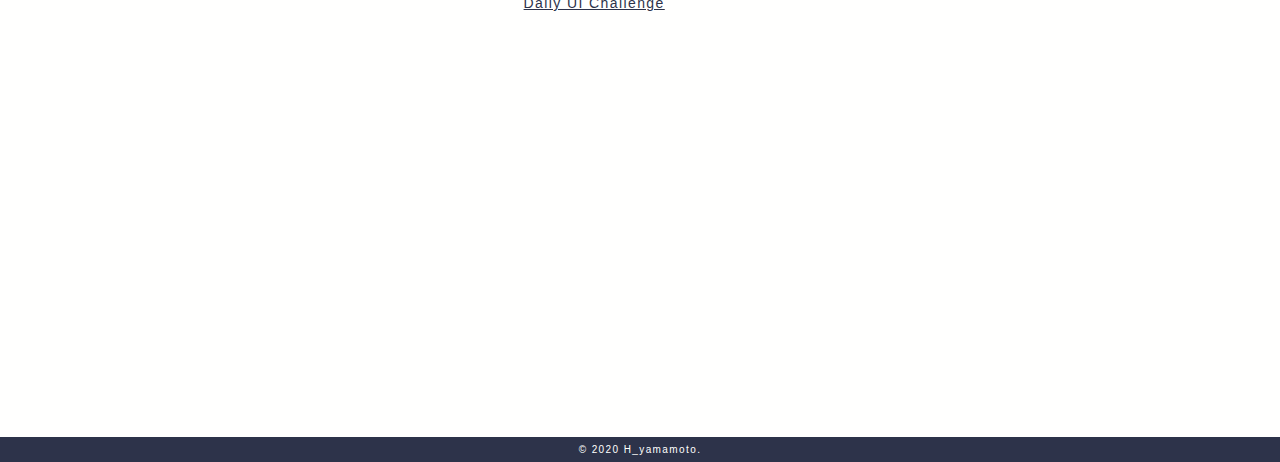
==== commit 435e698f: "css" ====
--- a/p/index.html
+++ b/p/index.html
@@ -352,6 +352,6 @@
 		</div>
 	</div>
 
-	<script type="text/javascript" src="content/js/main_1.js"></script>
+	<script type="text/javascript" src="content/js/main.min.js"></script>
 </body>
 </html>--- a/p/content/css/main.min.css
+++ b/p/content/css/main.min.css
@@ -1 +1 @@
-html,body,div,span,object,iframe,h1,h2,h3,h4,h5,h6,p,blockquote,pre,abbr,address,cite,code,del,dfn,em,img,ins,kbd,q,samp,small,strong,sub,sup,var,b,i,dl,dt,dd,ol,ul,li,fieldset,form,label,legend,table,caption,tbody,tfoot,thead,tr,th,td,article,aside,canvas,details,figcaption,figure,footer,header,hgroup,menu,nav,section,summary,time,mark,audio,video{margin:0;padding:0;border:0;outline:0;font-size:100%;vertical-align:baseline;background:transparent}body{line-height:1}article,aside,details,figcaption,figure,footer,header,hgroup,menu,nav,section{display:block}nav,ul{list-style:none}blockquote,q{quotes:none}blockquote:before,blockquote:after,q:before,q:after{content:'';content:none}a{margin:0;padding:0;font-size:100%;vertical-align:baseline;background:transparent}ins{background-color:#ff9;color:#000;text-decoration:none}mark{background-color:#ff9;color:#000;font-style:italic;font-weight:bold}del{text-decoration:line-through}abbr[title],dfn[title]{border-bottom:1px dotted;cursor:help}table{border-collapse:collapse;border-spacing:0}hr{display:block;height:1px;border:0;border-top:1px solid #cccccc;margin:1em 0;padding:0}input,select{vertical-align:middle}.clearfix::after{content:"";display:block;clear:both}body{font-family:游ゴシック体, "Yu Gothic", YuGothic, "ヒラギノ角ゴシック Pro", "Hiragino Kaku Gothic Pro", メイリオ, Meiryo, Osaka, "ＭＳ Ｐゴシック", "MS PGothic", sans-serif;font-size:14px;color:#2D334A;line-height:1.5;letter-spacing:0.1em;background:#FFFFFE;box-sizing:border-box;width:100%}a,a:link,a:visited{color:#FFD803;text-decoration:underline;-webkit-tap-highlight-color:rgba(255,255,255,0)}header{width:100%;height:100vh;background:#272343;position:relative}.header_nav ul{text-align:right;float:right;margin:40px 10% 0px 0px}.header_nav ul li{color:#FFFFFE;font-size:18px;margin-bottom:40px}.header_nav ul li:last-of-type{margin-bottom:0px}.header_nav ul li a{color:#FFFFFE;text-decoration:none}.header_nav ul li a:visited{color:#FFFFFE;text-decoration:none}.header_scroll{text-align:center;position:absolute;bottom:0;left:0;right:0;margin:auto auto 40px}.header_scroll img{height:100px;width:auto}article>section{min-height:100vh}.main_cts{padding:100px 10% 60px;margin:auto}.main_cts h1{text-align:center;margin-bottom:60px}.main_cts h1 img{height:22px;width:auto;vertical-align:bottom}.skill_set_cts{margin:60px 0px 0px}.skill_set_cts:first-of-type{margin-top:0px}.skill_set_cts h2{font-size:18px;font-weight:normal;text-align:center;margin-bottom:20px}.skill_set_cts h2 img{display:block;margin:0px auto 20px;height:50px;width:auto}.skill_set_cts .skil_set_text{overflow:hidden;max-height:3em;position:relative;transition:all 1s ease-out 0s}.skill_set_cts .skil_set_text::after{content:"";display:block;width:100%;height:2em;background:linear-gradient(rgba(255,255,255,0) 0%, #fffffe 70%);position:absolute;bottom:0;left:0;right:0}.skill_set_cts.show .skil_set_text{overflow:auto;max-height:100vh}.skill_set_cts.show .skil_set_text::after{content:none}.skill_set_cts.show .cts_more{display:none}.cts_more{text-align:center;vertical-align:middle;text-decoration:underline}.cts_more::after{content:"";display:inline-block;width:0;height:0;border:5px solid transparent;border-top:8px solid;vertical-align:bottom;margin-left:5px}.career{background:#E3F6F5}.career_text p{margin-top:20px}.career_flow{margin:60px 0px 0px -5%;padding:0px 0px 0px 30px;list-style:none;border-left:3px solid #2D334A}.career_flow .career_detail{margin-top:60px}.career_flow .career_detail:first-of-type{margin-top:0px}.career_flow .career_detail h2{font-weight:normal;font-size:16px;position:relative}.career_flow .career_detail h2::before{content:"";display:block;width:15px;height:15px;background:#2D334A;position:absolute;top:5px;left:calc(-30px + -9px)}.career_flow .career_detail h2 .career_date{display:block;margin-bottom:5px}.career_flow .career_detail.show .career_tool{margin-top:30px;opacity:1;max-height:100vh}.career_flow .career_detail.show .career_more{display:none}.career_read_txt{margin-top:20px;font-size:12px}.career_tool{margin-top:0px;font-size:12px;opacity:0;max-height:0px;transition:all 1s ease-out 0s;overflow:hidden}.career_tool dt{margin-bottom:5px}.career_tool dd{margin-bottom:10px;padding:0px 0px 0px 1em}.career_more{text-decoration:underline;margin-top:20px}.career_more::after{content:"";display:inline-block;width:0;height:0;border:5px solid transparent;border-top:8px solid;vertical-align:bottom;margin-left:5px}.works{background:#BAE8E8}.works_cts_detail{width:100%;max-width:200px;margin:60px auto 0px}.works_cts_detail:first-of-type{margin-top:0px}.works_tst{width:100%;padding-top:100%;position:relative;background:#2D334A;overflow:hidden}.works_tst img{position:absolute;display:block;top:-10%;bottom:0px;left:0px;right:0px;margin:auto;width:40%;height:auto}.works_tst .works_caption{background:#FFFFFE;opacity:50%;position:absolute;bottom:0px;left:0px;right:0px;text-align:center;padding:10px}.works_more{text-align:right;text-decoration:underline;margin-top:40px}.about{min-height:calc(100vh - 25px);box-sizing:border-box}.about_cts{font-style:normal;text-align:center}.about_cts .about_name{font-size:18px;text-align:center}.about_address{margin-top:40px;display:inline-block;text-align:left}.about_add_title{margin-top:30px}.about_add_title:first-of-type{margin-top:0px}.about_add_title::after{content:":";display:inline-block;margin-left:5px}.about_add_txt{margin-top:10px}.about_add_txt a{color:#2D334A}.about_add_txt a:visited{color:#2D334A}footer{background:#2D334A}footer .copyright{color:#FFFFFE;font-size:10px;text-align:center;padding:5px 0px}.main_nav{position:fixed;top:0;left:0;right:0;margin:auto;z-index:10;box-shadow:0 0 5px #ccc}.main_nav ul{display:table;width:100%;background:#FFFFFE}.main_nav ul li{display:table-cell;width:25%;border:1px solid #BAE8E8;border-right:0px}.main_nav ul li:last-of-type{border-right:1px solid #BAE8E8}.main_nav ul li.link_now{background:#BAE8E8}.main_nav ul li a{display:block;width:100%;height:100%;text-align:center;padding:20px 0px;text-decoration:none;color:#2D334A;font-size:12px}.js_load{position:fixed;width:100%;height:100%;top:0;bottom:0;right:0;left:0;background:#272343;z-index:20}.js_load .js_load_cont{position:absolute;top:0;bottom:0;left:0;right:0;width:100px;height:100px;margin:auto}.js_load .js_load_cont .load_box{position:relative;width:100%;height:100%}.js_load .js_load_cont .load_box div{width:50px;height:50px;position:absolute;top:0;bottom:0;right:0;left:0;margin:auto}.js_load .js_load_cont .load_box div svg{width:100%;height:100%}.js_load .js_load_cont .load_box .cls-1{fill:#e8c533}.js_load .js_load_cont .load_text{color:#FFD803;text-align:center}#s_01{animation:smile01 1s ease-in-out 0s infinite normal}#s_01_2{animation:smile02 1s ease-in-out 0s infinite normal}#s_02{animation:smile01 1s ease-in-out 0s infinite normal}#s_02_2{animation:smile02 1s ease-in-out 0s infinite normal}@keyframes load{0%{transform:rotate(0deg)}100%{transform:rotate(360deg)}}@keyframes smile01{0%{opacity:1}50%{opacity:1}60%{opacity:0}100%{opacity:0}}@keyframes smile02{0%{opacity:0}50%{opacity:0}60%{opacity:1}100%{opacity:1}}@media (min-width: 835px){.header_nav{max-width:1000px;margin:auto}.header_nav ul{font-size:0px;margin:60px 0px 0px}.header_nav ul li{font-size:18px;display:inline-block;margin:0px 25px}.main_cts{max-width:1000px;padding:100px 20px}.main_cts *{box-sizing:border-box}.main_cts h1{margin-bottom:100px}.main_cts h1 img{height:32px}.skill_set{display:flex;flex-wrap:wrap;align-items:flex-start;justify-content:center}.skill_set li{width:300px;margin:0px;padding:0px 20px 60px}.skill_set_cts h2 img{height:90px}.skill_set_cts .skil_set_text{overflow:auto;max-height:inherit}.skill_set_cts .skil_set_text::after{display:none}.cts_more{display:none}.career_text{width:600px;margin:auto}.career_flow{width:650px;margin:100px auto 0px}.works_cts_list{display:flex;justify-content:center;align-items:center;flex-wrap:wrap}.works_cts_list .works_cts_detail{margin:25px;max-width:250px}}
+html,body,div,span,object,iframe,h1,h2,h3,h4,h5,h6,p,blockquote,pre,abbr,address,cite,code,del,dfn,em,img,ins,kbd,q,samp,small,strong,sub,sup,var,b,i,dl,dt,dd,ol,ul,li,fieldset,form,label,legend,table,caption,tbody,tfoot,thead,tr,th,td,article,aside,canvas,details,figcaption,figure,footer,header,hgroup,menu,nav,section,summary,time,mark,audio,video{margin:0;padding:0;border:0;outline:0;font-size:100%;vertical-align:baseline;background:transparent}body{line-height:1}article,aside,details,figcaption,figure,footer,header,hgroup,menu,nav,section{display:block}nav,ul{list-style:none}blockquote,q{quotes:none}blockquote:before,blockquote:after,q:before,q:after{content:'';content:none}a{margin:0;padding:0;font-size:100%;vertical-align:baseline;background:transparent}ins{background-color:#ff9;color:#000;text-decoration:none}mark{background-color:#ff9;color:#000;font-style:italic;font-weight:bold}del{text-decoration:line-through}abbr[title],dfn[title]{border-bottom:1px dotted;cursor:help}table{border-collapse:collapse;border-spacing:0}hr{display:block;height:1px;border:0;border-top:1px solid #cccccc;margin:1em 0;padding:0}input,select{vertical-align:middle}.clearfix::after{content:"";display:block;clear:both}body{background:#FFFFFE;box-sizing:border-box;color:#2D334A;font-family:游ゴシック体, "Yu Gothic", YuGothic, "ヒラギノ角ゴシック Pro", "Hiragino Kaku Gothic Pro", メイリオ, Meiryo, Osaka, "ＭＳ Ｐゴシック", "MS PGothic", sans-serif;font-size:14px;letter-spacing:0.1em;line-height:1.5;width:100%}a,a:link,a:visited{color:#FFD803;-webkit-tap-highlight-color:rgba(255,255,255,0);text-decoration:underline}header{background:#272343;height:100vh;position:relative;width:100%}.header_nav ul{float:right;margin:40px 10% 0px 0px;text-align:right}.header_nav ul li{color:#FFFFFE;font-size:18px;margin-bottom:40px}.header_nav ul li:last-of-type{margin-bottom:0px}.header_nav ul li a{color:#FFFFFE;text-decoration:none}.header_nav ul li a:visited{color:#FFFFFE;text-decoration:none}.header_scroll{bottom:0;left:0;margin:auto auto 40px;position:absolute;right:0;text-align:center}.header_scroll img{height:100px;width:auto}article>section{min-height:100vh}.main_cts{margin:auto;padding:100px 10% 60px}.main_cts h1{margin-bottom:60px;text-align:center}.main_cts h1 img{height:22px;vertical-align:bottom;width:auto}.skill_set_cts{margin:60px 0px 0px}.skill_set_cts:first-of-type{margin-top:0px}.skill_set_cts h2{font-size:18px;font-weight:normal;margin-bottom:20px;text-align:center}.skill_set_cts h2 img{display:block;height:50px;margin:0px auto 20px;width:auto}.skill_set_cts .skil_set_text{max-height:3em;overflow:hidden;position:relative;transition:all 1s ease-out 0s}.skill_set_cts .skil_set_text::after{background:linear-gradient(rgba(255,255,255,0) 0%, #fffffe 70%);bottom:0;content:"";display:block;height:2em;left:0;position:absolute;right:0;width:100%}.skill_set_cts.show .skil_set_text{max-height:100vh;overflow:auto}.skill_set_cts.show .skil_set_text::after{content:none}.skill_set_cts.show .cts_more{display:none}.cts_more{text-align:center;text-decoration:underline;vertical-align:middle}.cts_more::after{border:5px solid transparent;border-top:8px solid;content:"";display:inline-block;height:0;margin-left:5px;vertical-align:bottom;width:0}.career{background:#E3F6F5}.career_text p{margin-top:20px}.career_flow{border-left:3px solid #2D334A;list-style:none;margin:60px 0px 0px -5%;padding:0px 0px 0px 30px}.career_flow .career_detail{margin-top:60px}.career_flow .career_detail:first-of-type{margin-top:0px}.career_flow .career_detail h2{font-size:16px;font-weight:normal;position:relative}.career_flow .career_detail h2::before{background:#2D334A;content:"";display:block;height:15px;left:calc(-30px + -9px);position:absolute;top:5px;width:15px}.career_flow .career_detail h2 .career_date{display:block;margin-bottom:5px}.career_flow .career_detail.show .career_tool{margin-top:30px;max-height:100vh;opacity:1}.career_flow .career_detail.show .career_more{display:none}.career_read_txt{font-size:12px;margin-top:20px}.career_tool{font-size:12px;margin-top:0px;max-height:0px;opacity:0;overflow:hidden;transition:all 1s ease-out 0s}.career_tool dt{margin-bottom:5px}.career_tool dd{margin-bottom:10px;padding:0px 0px 0px 1em}.career_more{margin-top:20px;text-decoration:underline}.career_more::after{border:5px solid transparent;border-top:8px solid;content:"";display:inline-block;height:0;margin-left:5px;vertical-align:bottom;width:0}.works{background:#BAE8E8}.works_cts_detail{margin:60px auto 0px;max-width:200px;width:100%}.works_cts_detail:first-of-type{margin-top:0px}.works_tst{background:#2D334A;overflow:hidden;padding-top:100%;position:relative;width:100%}.works_tst img{bottom:0px;display:block;height:auto;left:0px;margin:auto;position:absolute;right:0px;top:-10%;width:40%}.works_tst .works_caption{background:#FFFFFE;bottom:0px;left:0px;opacity:50%;padding:10px;position:absolute;right:0px;text-align:center}.works_more{margin-top:40px;text-align:right;text-decoration:underline}.about{box-sizing:border-box;min-height:calc(100vh - 25px)}.about_cts{font-style:normal;text-align:center}.about_cts .about_name{font-size:18px;text-align:center}.about_address{display:inline-block;margin-top:40px;text-align:left}.about_add_title{margin-top:30px}.about_add_title:first-of-type{margin-top:0px}.about_add_title::after{content:":";display:inline-block;margin-left:5px}.about_add_txt{margin-top:20px}.about_add_txt a{color:#2D334A}.about_add_txt a:visited{color:#2D334A}footer{background:#2D334A}footer .copyright{color:#FFFFFE;font-size:10px;padding:5px 0px;text-align:center}.main_nav{box-shadow:0 0 5px #ccc;left:0;margin:auto;position:fixed;right:0;top:0;z-index:10}.main_nav ul{background:#FFFFFE;display:table;width:100%}.main_nav ul li{border:1px solid #BAE8E8;border-right:0px;display:table-cell;width:25%}.main_nav ul li:last-of-type{border-right:1px solid #BAE8E8}.main_nav ul li.link_now{background:#BAE8E8}.main_nav ul li a{color:#2D334A;display:block;font-size:12px;height:100%;padding:20px 0px;text-align:center;text-decoration:none;width:100%}.js_load{background:#272343;bottom:0;height:100%;left:0;position:fixed;right:0;top:0;width:100%;z-index:20}.js_load .js_load_cont{bottom:0;height:100px;left:0;margin:auto;position:absolute;right:0;top:0;width:100px}.js_load .js_load_cont .load_box{height:100%;position:relative;width:100%}.js_load .js_load_cont .load_box div{bottom:0;height:50px;left:0;margin:auto;position:absolute;right:0;top:0;width:50px}.js_load .js_load_cont .load_box div svg{height:100%;width:100%}.js_load .js_load_cont .load_box .cls-1{fill:#e8c533}.js_load .js_load_cont .load_text{color:#FFD803;text-align:center}#s_01{animation:smile01 1s ease-in-out 0s infinite normal}#s_01_2{animation:smile02 1s ease-in-out 0s infinite normal}#s_02{animation:smile01 1s ease-in-out 0s infinite normal}#s_02_2{animation:smile02 1s ease-in-out 0s infinite normal}@keyframes load{0%{transform:rotate(0deg)}100%{transform:rotate(360deg)}}@keyframes smile01{0%{opacity:1}50%{opacity:1}60%{opacity:0}100%{opacity:0}}@keyframes smile02{0%{opacity:0}50%{opacity:0}60%{opacity:1}100%{opacity:1}}@media (min-width: 835px){.header_nav{margin:auto;max-width:1000px}.header_nav ul{font-size:0px;margin:60px 0px 0px}.header_nav ul li{display:inline-block;font-size:18px;margin:0px 25px}.main_cts{max-width:1000px;padding:150px 20px 100px}.main_cts *{box-sizing:border-box}.main_cts h1{margin-bottom:100px}.main_cts h1 img{height:32px}.skill_set{align-items:flex-start;display:flex;flex-wrap:wrap;justify-content:center}.skill_set li{margin:0px;padding:0px 20px 60px;width:300px}.skill_set_cts h2 img{height:90px}.skill_set_cts .skil_set_text{max-height:inherit;overflow:auto}.skill_set_cts .skil_set_text::after{display:none}.cts_more{display:none}.career_text{margin:auto;width:600px}.career_flow{margin:100px auto 0px;width:650px}.works_cts_list{align-items:center;display:flex;flex-wrap:wrap;justify-content:center}.works_cts_list .works_cts_detail{margin:25px;max-width:250px}.main_nav ul{box-sizing:border-box;padding:0px 10%;width:100%}.main_nav ul li{border:none}.main_nav ul li:last-of-type{border-right:none}.main_nav ul li.link_now{background:transparent;border-bottom:5px solid #BAE8E8}.main_nav ul li:hover{background:#BAE8E8}.main_nav ul li a{font-size:14px;padding-bottom:10px}}
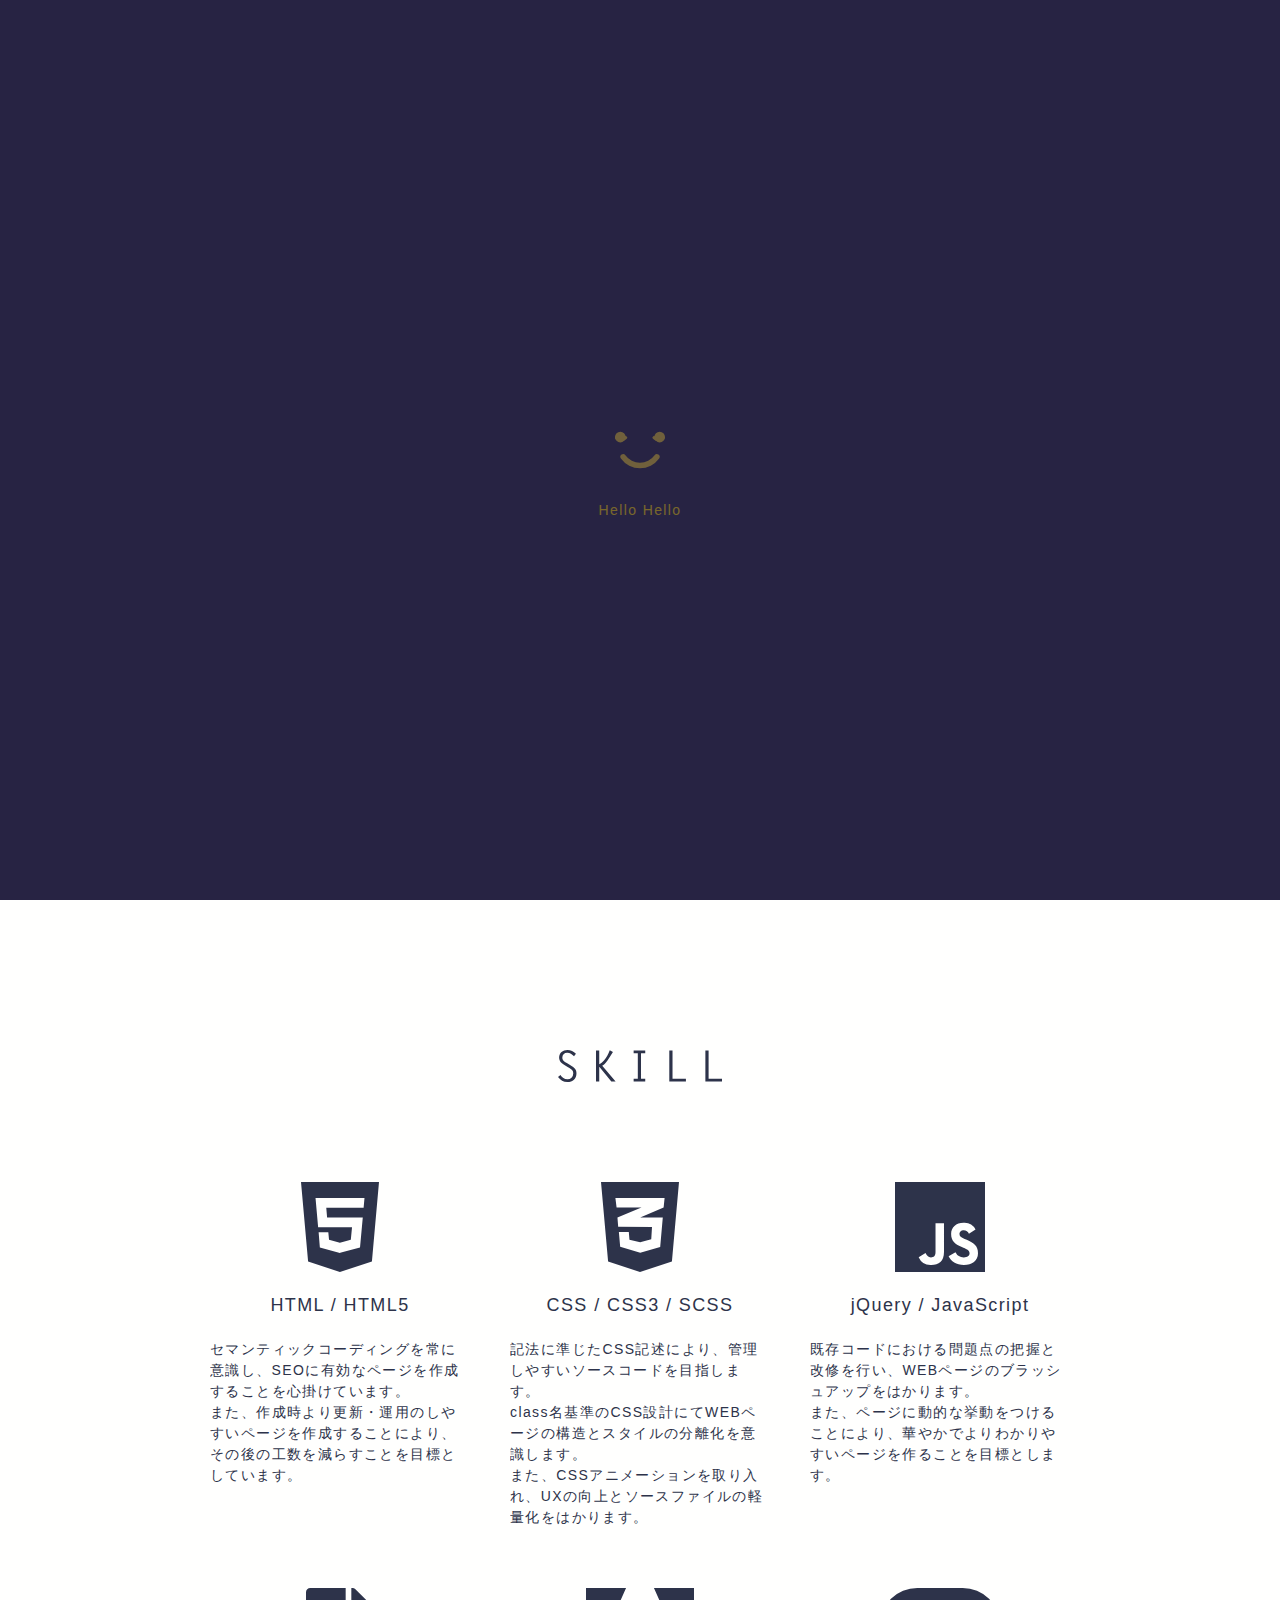
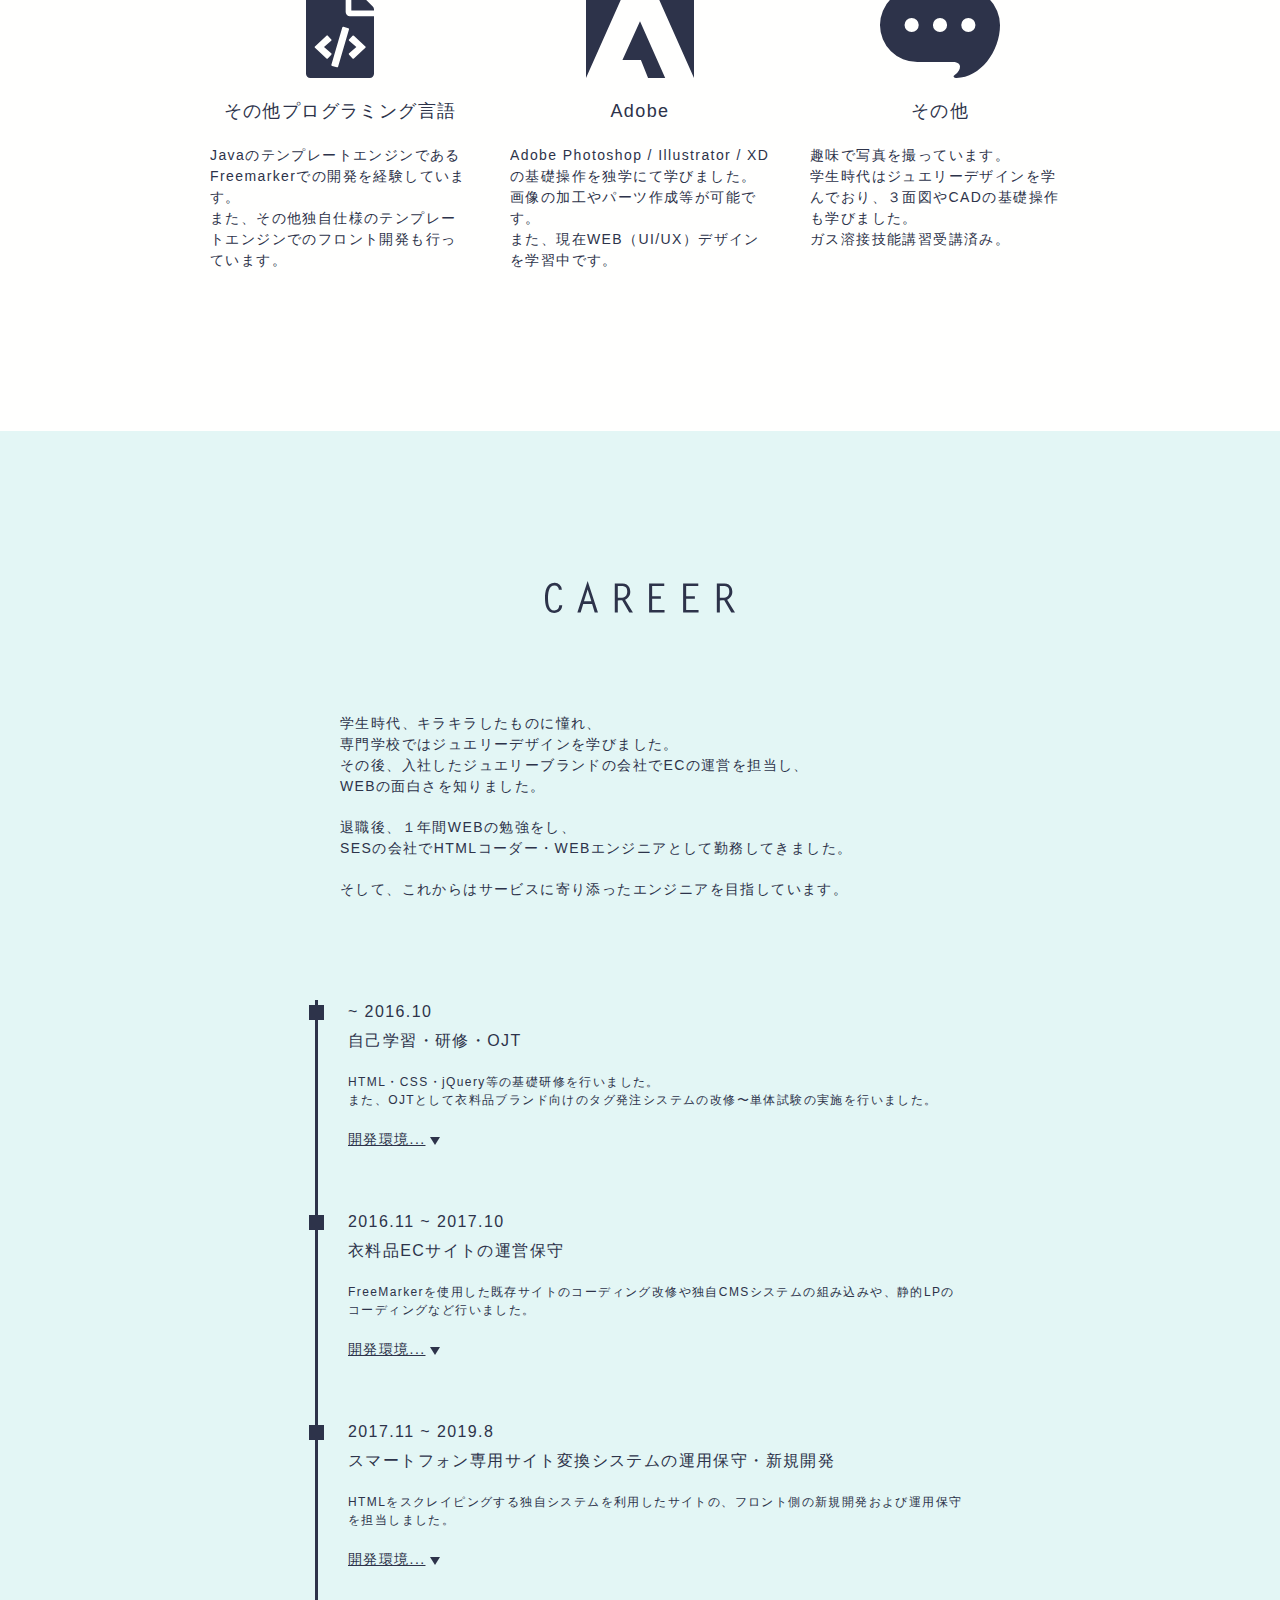
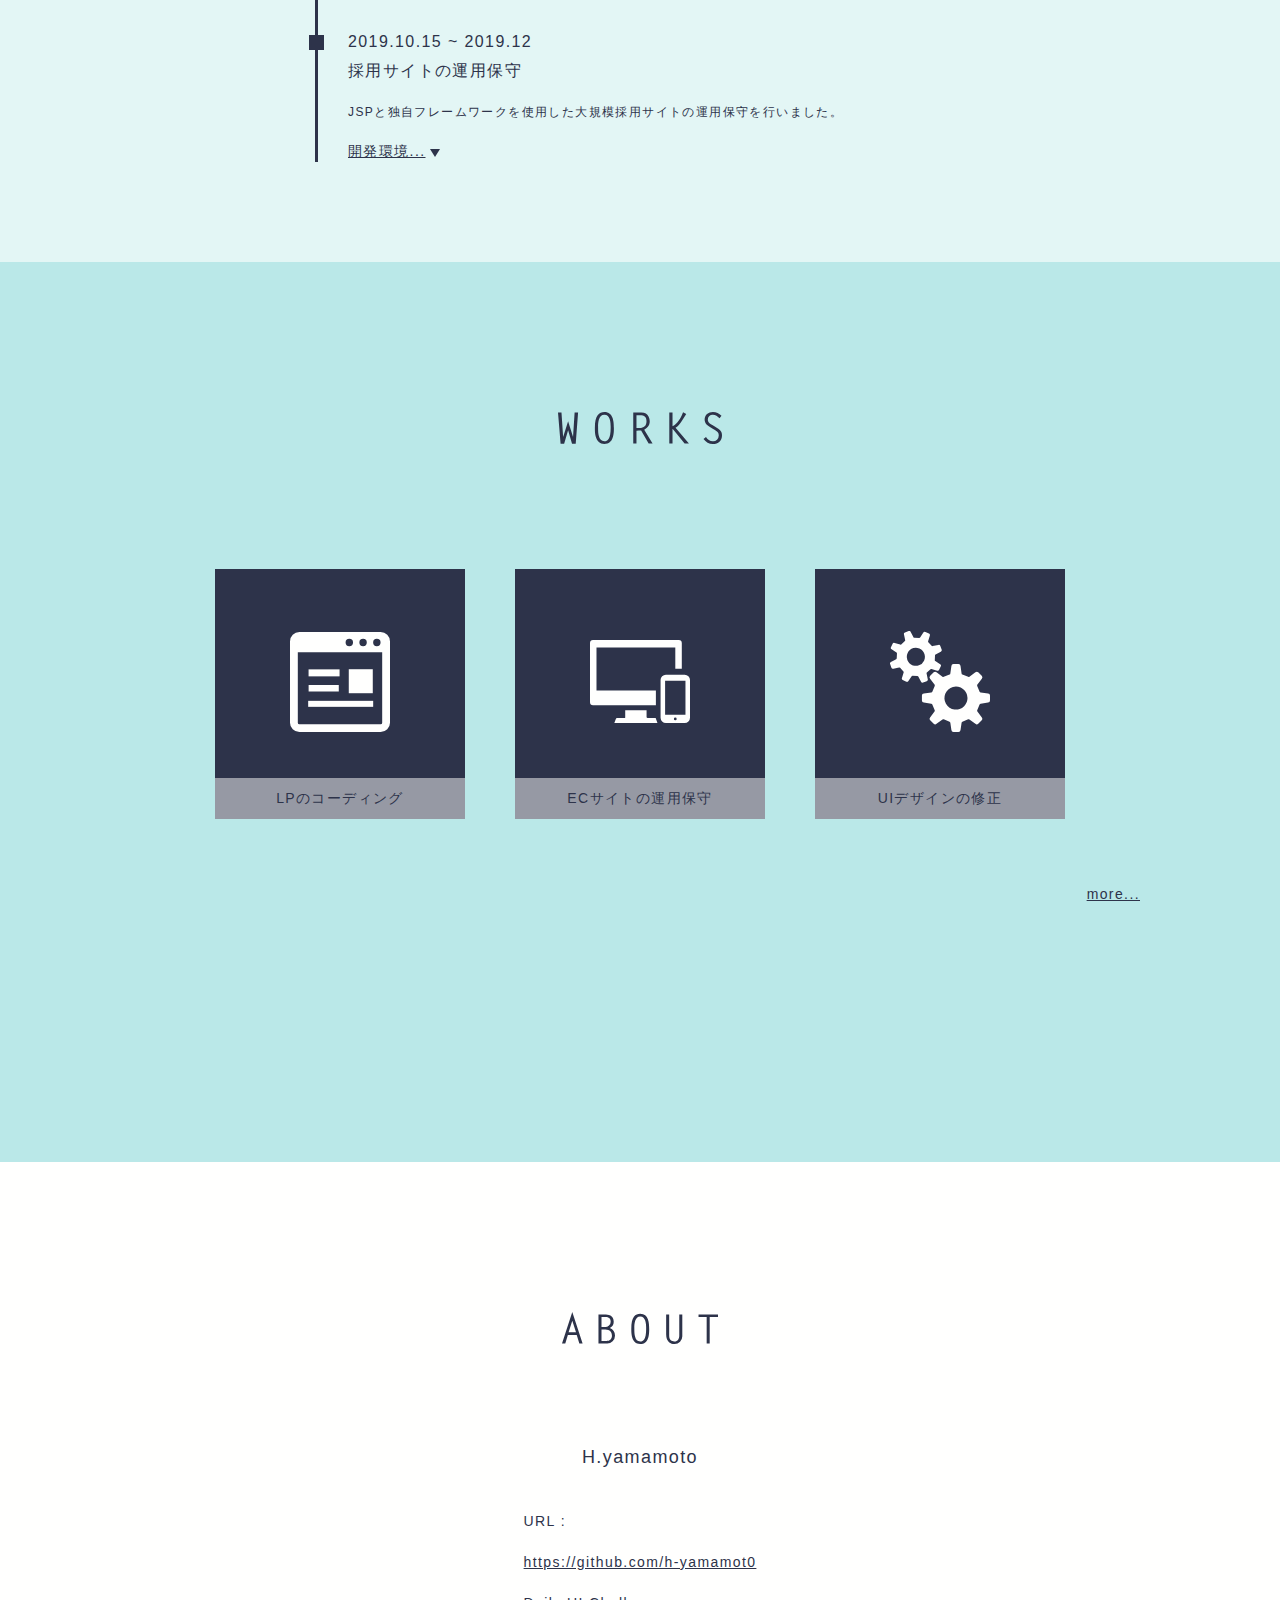
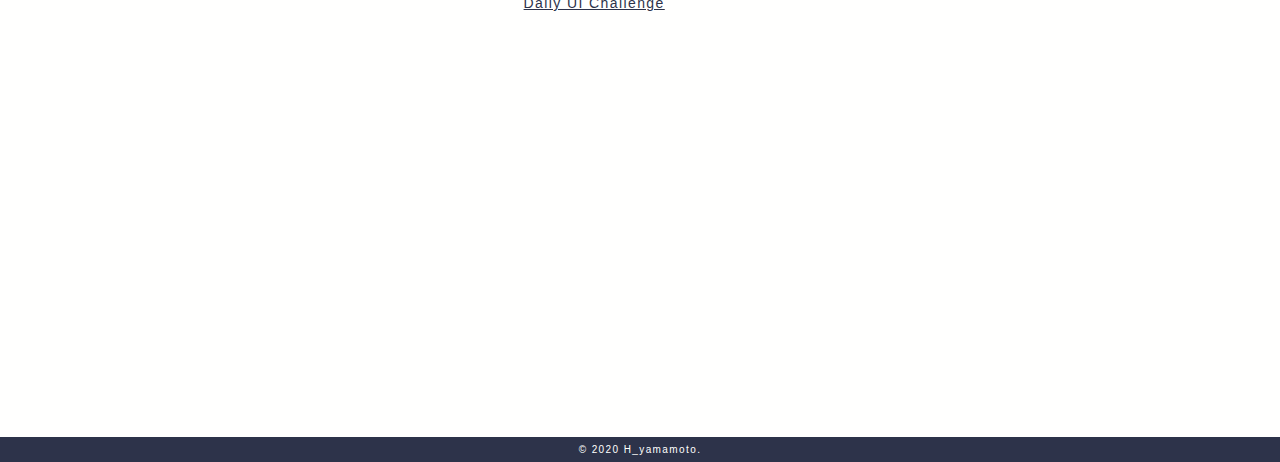
==== commit 87e2b027: "icon" ====
--- a/p/index.html
+++ b/p/index.html
@@ -8,8 +8,7 @@
 	<meta name="description" content="H.Yamamotoのポートフォリオサイトです。過去の経歴等を紹介しています。">
 	<meta name="robots" content="noindex,nofollow">
 	<meta name="format-detection" content="telephone=no">
-	<!-- <link rel="icon" href="content/img/icon.png" sizes="62x62" type="image/png"> -->
-	<!-- <link rel="stylesheet" href="https://use.fontawesome.com/releases/v5.6.3/css/all.css"> -->
+	<link rel="icon" href="content/img/icon.png" sizes="62x62" type="image/png">
 	<link rel="stylesheet" type="text/css" href="content/css/main.min.css">
 	<!-- Twitterカード -->
 	<!-- <meta name="twitter:card" content="summary" />
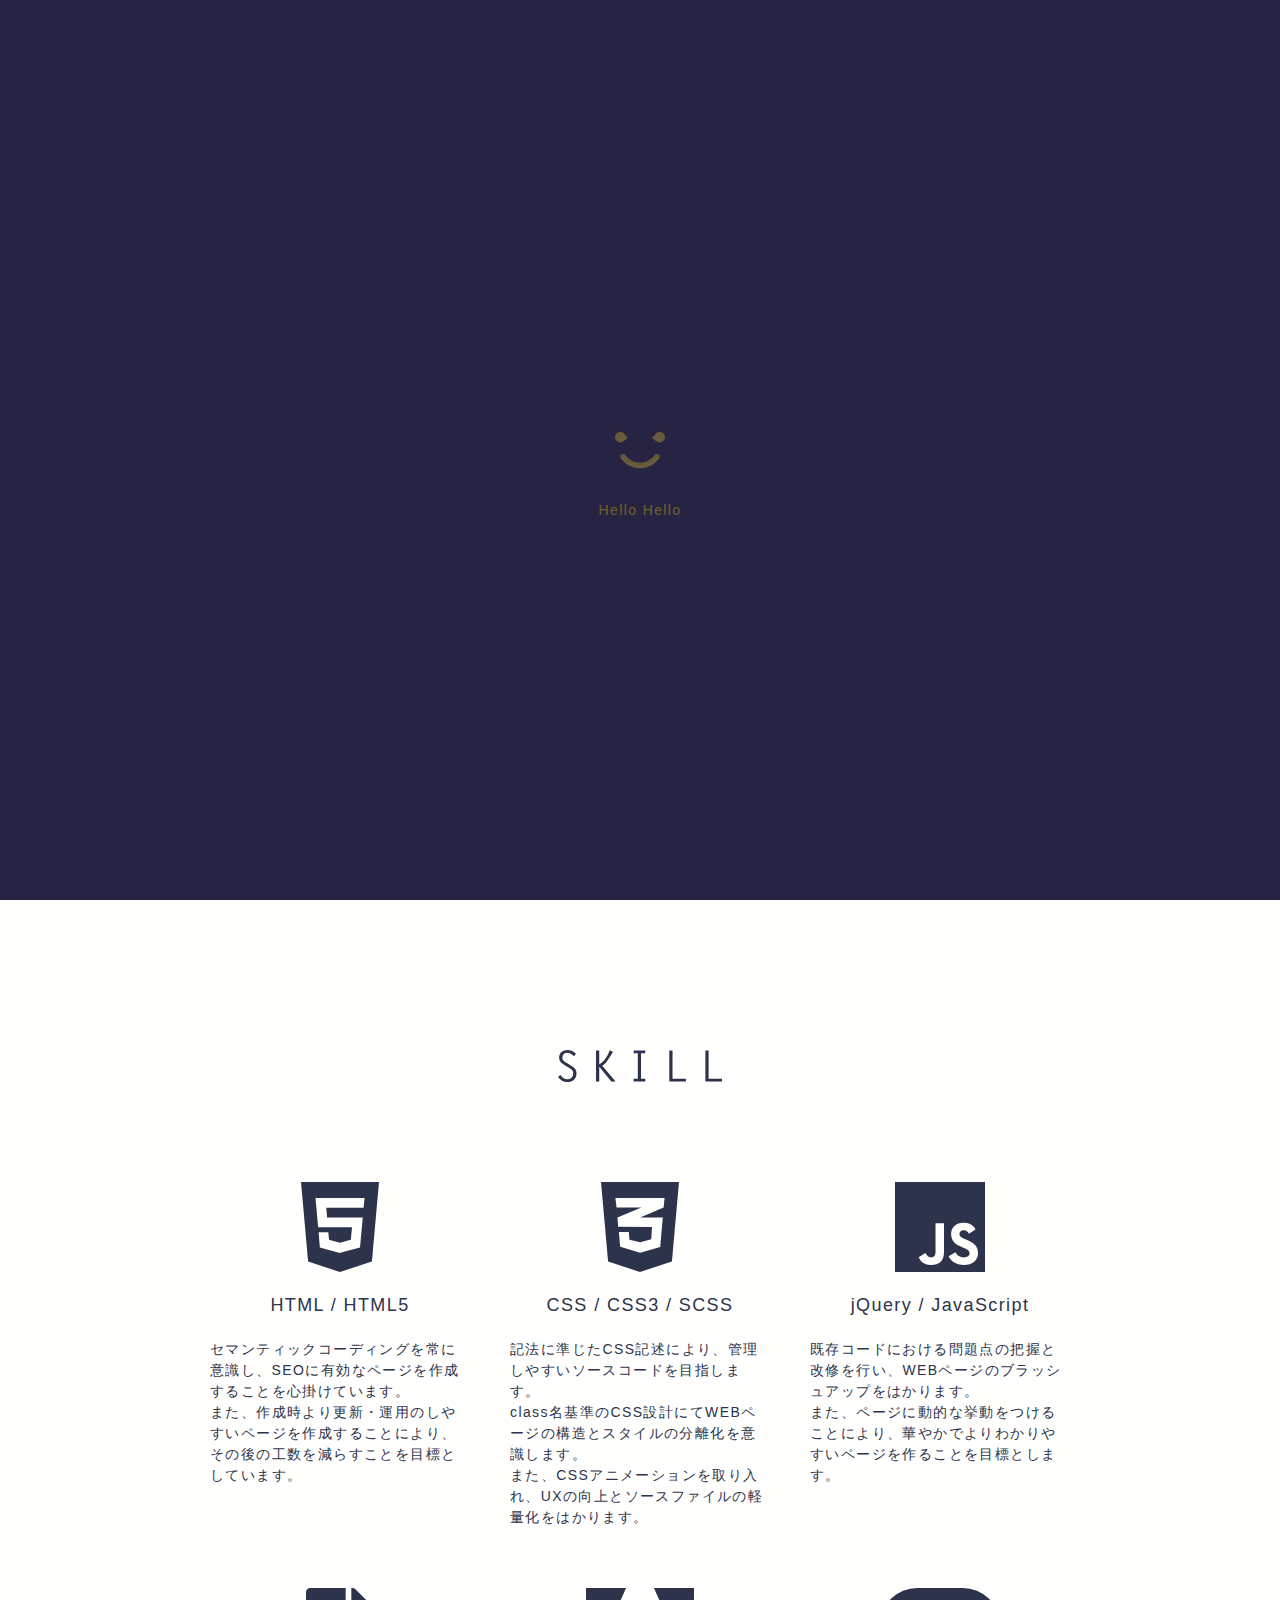
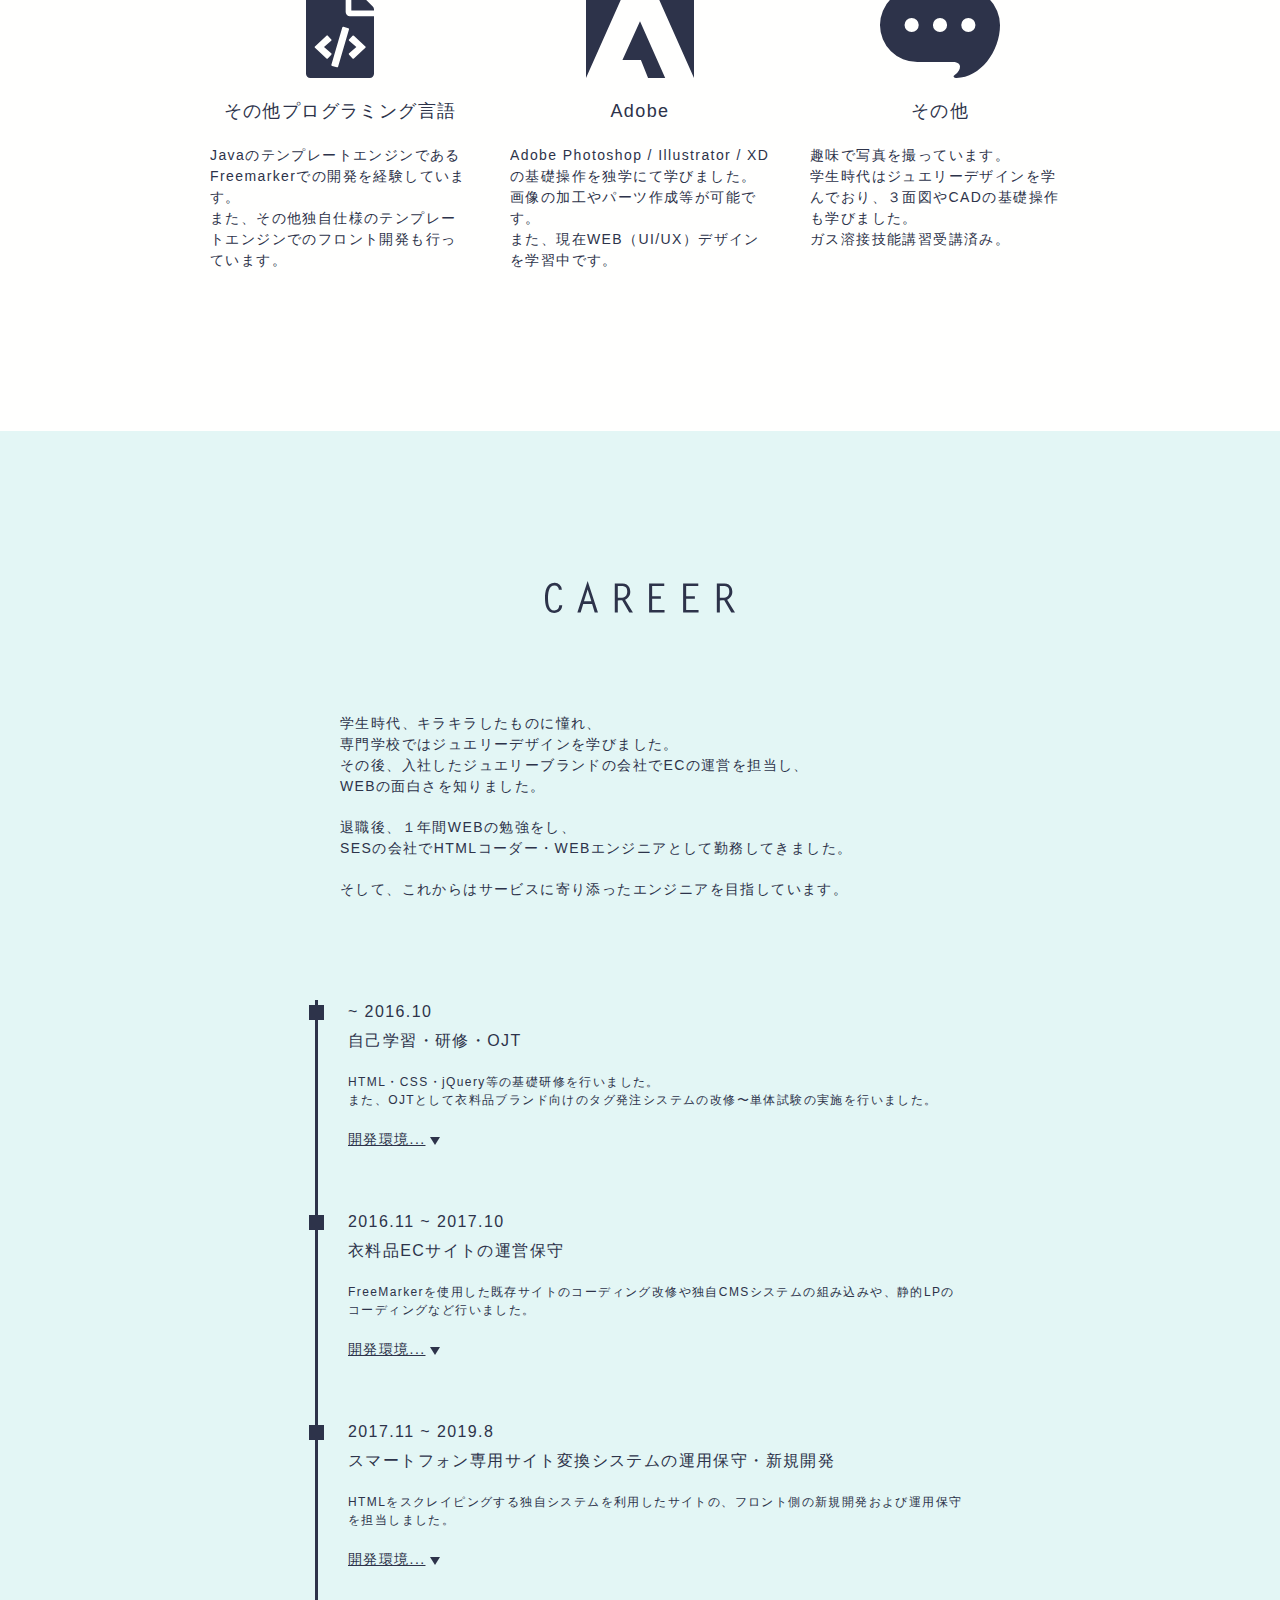
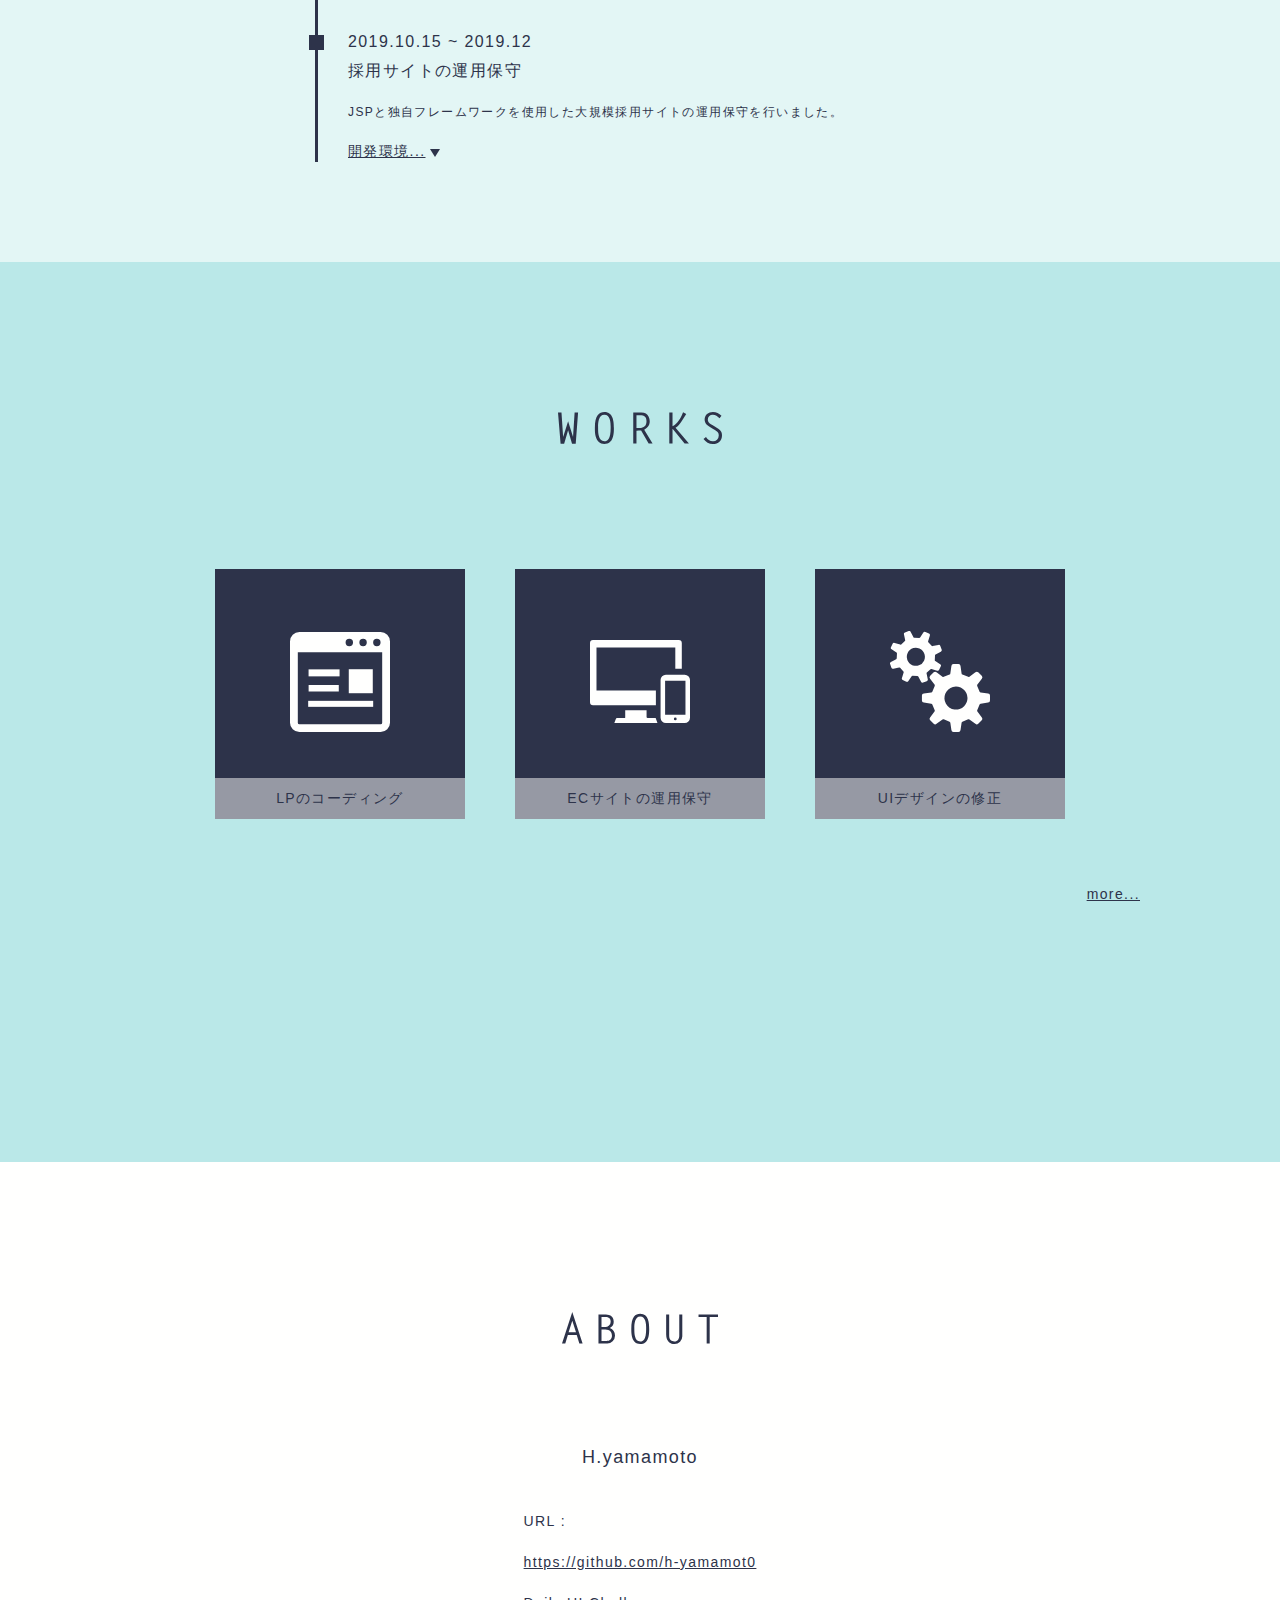
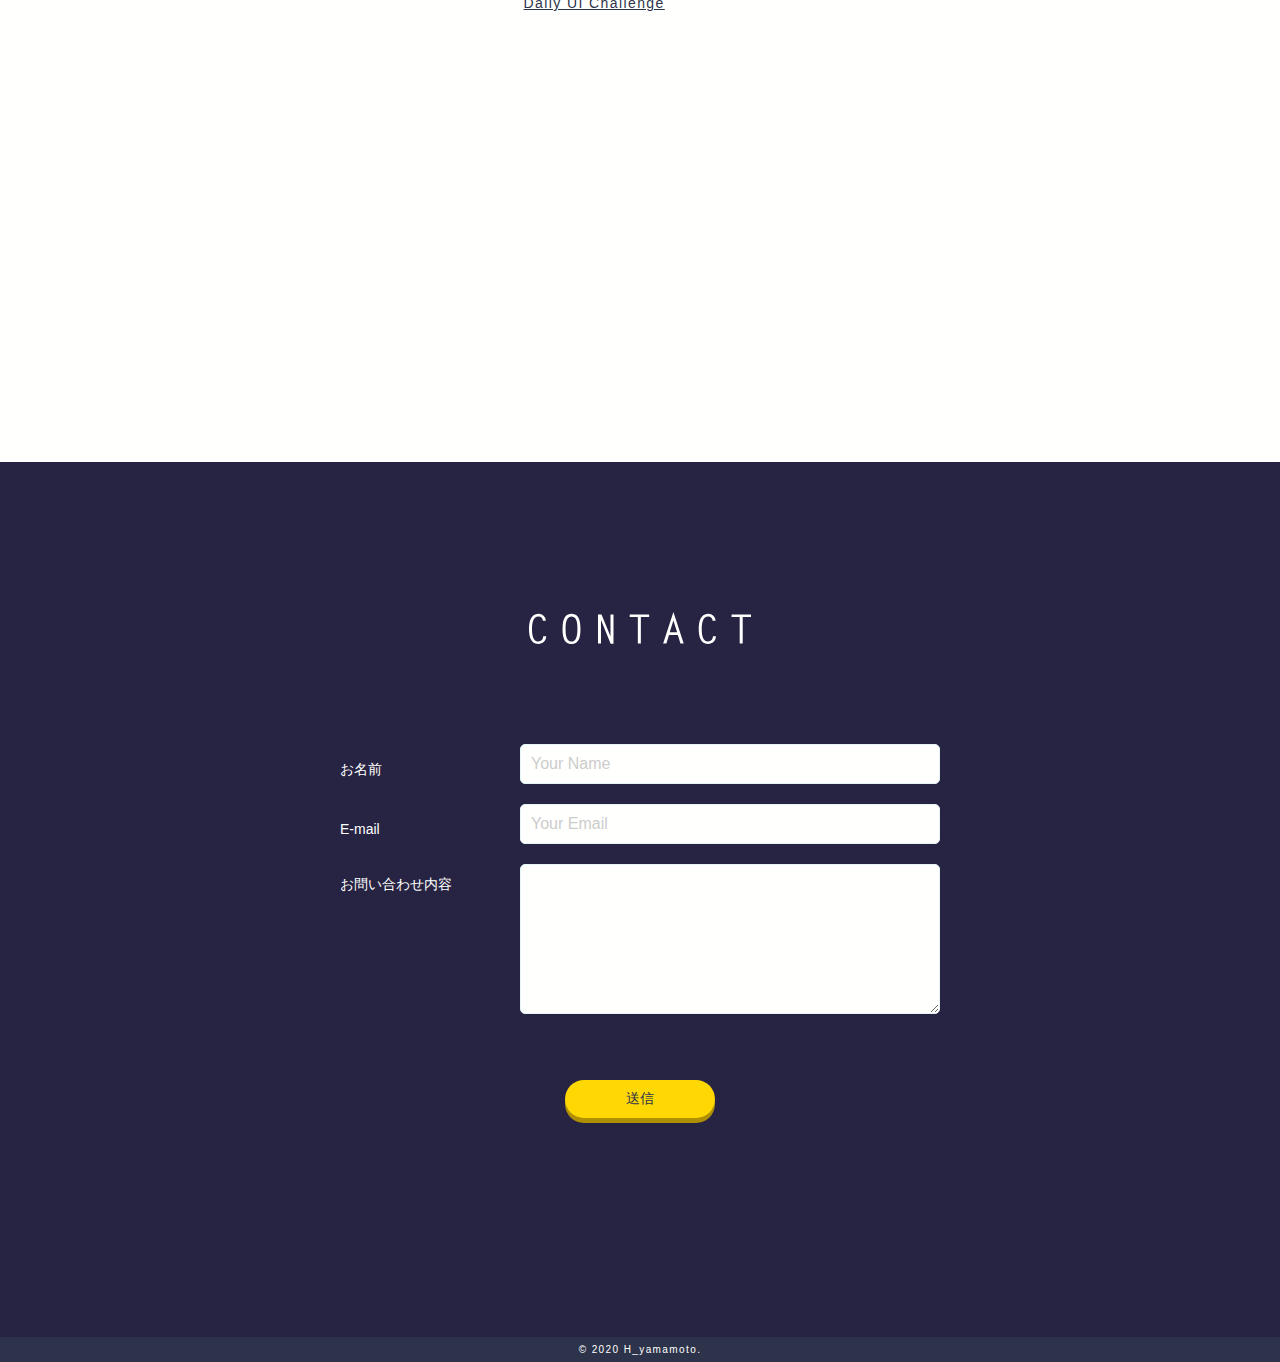
==== commit ca699cdc: "contact" ====
--- a/p/index.html
+++ b/p/index.html
@@ -30,6 +30,7 @@
 				<li><a href="#career">CAREER</a></li>
 				<li><a href="#works">WORKS</a></li>
 				<li><a href="#about">ABOUT</a></li>
+				<li><a href="#contact">CONTACT</a></li>
 			</ul>
 		</nav>
 		<div class="header_scroll">
@@ -46,6 +47,7 @@
 				<li><a href="#career">CAREER</a></li>
 				<li><a href="#works">WORKS</a></li>
 				<li><a href="#about">ABOUT</a></li>
+				<li><a href="#contact">CONTACT</a></li>
 			</ul>
 		</nav>
 		<article>
@@ -316,13 +318,44 @@
 							H.yamamoto
 						</p>
 						<dl class="about_address">
-							<!-- <dt class="about_add_title">Email</dt> -->
-							<!-- <dd class="about_add_txt">h.yamamoto.324@gmail.com</dd class="about_add_title"> -->
 							<dt class="about_add_title">URL</dt>
 							<dd class="about_add_txt"><a href="https://github.com/h-yamamot0">https://github.com/h-yamamot0</a></dd>
 							<dd class="about_add_txt"><a href="https://nekonekotomat0.tumblr.com/">Daily UI Challenge</a></dd>
 						</dl>
 					</address>
+				</div>
+			</section>
+			<section id="contact" class="contact">
+				<div class="main_cts">
+					<h1>
+						<img src="content/img/contact.svg" alt="contact" width="218" height="30">
+					</h1>
+					<form class="contact_form" action="https://api.staticforms.xyz/submit" method="post">
+						<input type="text" name="honeypot" style="display:none">
+						<input type="hidden" name="accessKey" value="1d58f99a-bb5c-44d7-ba60-1477f5cb8530">
+						<input type="hidden" name="subject" value="お問い合わせ">
+						<!-- <input type="hidden" name="replyTo" value="返信先アドレス"> -->
+						<input type="hidden" name="redirectTo" value="https://h-yamamot0.github.io/portfolio/p/complete.html">
+						<dl class="contact_form_area">
+
+							<!-- <dt class="form_title">お問い合わせ内容</dt>
+							<dd class="form_input">
+								<select name="subject" required>
+									<option hidden>選択してください</option>
+									<option value="お問い合わせ">お問い合わせ</option>
+									<option value="test">テスト</option>
+								</select>
+							</dd> -->
+
+							<dt class="form_title">お名前</dt>
+							<dd class="form_input"><input type="text" name="name" placeholder="Your Name" required></dd>
+							<dt class="form_title">E-mail</dt>
+							<dd class="form_input"><input type="email" name="email" placeholder="Your Email" required></dd>
+							<dt class="form_title">お問い合わせ内容</dt>
+							<dd class="form_input"><textarea name="message" required></textarea></dd>
+						</dl>
+						<button type="submit">送信</button>
+					</form>
 				</div>
 			</section>
 		</article>
--- a/p/content/css/main.min.css
+++ b/p/content/css/main.min.css
@@ -1 +1 @@
-html,body,div,span,object,iframe,h1,h2,h3,h4,h5,h6,p,blockquote,pre,abbr,address,cite,code,del,dfn,em,img,ins,kbd,q,samp,small,strong,sub,sup,var,b,i,dl,dt,dd,ol,ul,li,fieldset,form,label,legend,table,caption,tbody,tfoot,thead,tr,th,td,article,aside,canvas,details,figcaption,figure,footer,header,hgroup,menu,nav,section,summary,time,mark,audio,video{margin:0;padding:0;border:0;outline:0;font-size:100%;vertical-align:baseline;background:transparent}body{line-height:1}article,aside,details,figcaption,figure,footer,header,hgroup,menu,nav,section{display:block}nav,ul{list-style:none}blockquote,q{quotes:none}blockquote:before,blockquote:after,q:before,q:after{content:'';content:none}a{margin:0;padding:0;font-size:100%;vertical-align:baseline;background:transparent}ins{background-color:#ff9;color:#000;text-decoration:none}mark{background-color:#ff9;color:#000;font-style:italic;font-weight:bold}del{text-decoration:line-through}abbr[title],dfn[title]{border-bottom:1px dotted;cursor:help}table{border-collapse:collapse;border-spacing:0}hr{display:block;height:1px;border:0;border-top:1px solid #cccccc;margin:1em 0;padding:0}input,select{vertical-align:middle}.clearfix::after{content:"";display:block;clear:both}body{background:#FFFFFE;box-sizing:border-box;color:#2D334A;font-family:游ゴシック体, "Yu Gothic", YuGothic, "ヒラギノ角ゴシック Pro", "Hiragino Kaku Gothic Pro", メイリオ, Meiryo, Osaka, "ＭＳ Ｐゴシック", "MS PGothic", sans-serif;font-size:14px;letter-spacing:0.1em;line-height:1.5;width:100%}a,a:link,a:visited{color:#FFD803;-webkit-tap-highlight-color:rgba(255,255,255,0);text-decoration:underline}header{background:#272343;height:100vh;position:relative;width:100%}.header_nav ul{float:right;margin:40px 10% 0px 0px;text-align:right}.header_nav ul li{color:#FFFFFE;font-size:18px;margin-bottom:40px}.header_nav ul li:last-of-type{margin-bottom:0px}.header_nav ul li a{color:#FFFFFE;text-decoration:none}.header_nav ul li a:visited{color:#FFFFFE;text-decoration:none}.header_scroll{bottom:0;left:0;margin:auto auto 40px;position:absolute;right:0;text-align:center}.header_scroll img{height:100px;width:auto}article>section{min-height:100vh}.main_cts{margin:auto;padding:100px 10% 60px}.main_cts h1{margin-bottom:60px;text-align:center}.main_cts h1 img{height:22px;vertical-align:bottom;width:auto}.skill_set_cts{margin:60px 0px 0px}.skill_set_cts:first-of-type{margin-top:0px}.skill_set_cts h2{font-size:18px;font-weight:normal;margin-bottom:20px;text-align:center}.skill_set_cts h2 img{display:block;height:50px;margin:0px auto 20px;width:auto}.skill_set_cts .skil_set_text{max-height:3em;overflow:hidden;position:relative;transition:all 1s ease-out 0s}.skill_set_cts .skil_set_text::after{background:linear-gradient(rgba(255,255,255,0) 0%, #fffffe 70%);bottom:0;content:"";display:block;height:2em;left:0;position:absolute;right:0;width:100%}.skill_set_cts.show .skil_set_text{max-height:100vh;overflow:auto}.skill_set_cts.show .skil_set_text::after{content:none}.skill_set_cts.show .cts_more{display:none}.cts_more{text-align:center;text-decoration:underline;vertical-align:middle}.cts_more::after{border:5px solid transparent;border-top:8px solid;content:"";display:inline-block;height:0;margin-left:5px;vertical-align:bottom;width:0}.career{background:#E3F6F5}.career_text p{margin-top:20px}.career_flow{border-left:3px solid #2D334A;list-style:none;margin:60px 0px 0px -5%;padding:0px 0px 0px 30px}.career_flow .career_detail{margin-top:60px}.career_flow .career_detail:first-of-type{margin-top:0px}.career_flow .career_detail h2{font-size:16px;font-weight:normal;position:relative}.career_flow .career_detail h2::before{background:#2D334A;content:"";display:block;height:15px;left:calc(-30px + -9px);position:absolute;top:5px;width:15px}.career_flow .career_detail h2 .career_date{display:block;margin-bottom:5px}.career_flow .career_detail.show .career_tool{margin-top:30px;max-height:100vh;opacity:1}.career_flow .career_detail.show .career_more{display:none}.career_read_txt{font-size:12px;margin-top:20px}.career_tool{font-size:12px;margin-top:0px;max-height:0px;opacity:0;overflow:hidden;transition:all 1s ease-out 0s}.career_tool dt{margin-bottom:5px}.career_tool dd{margin-bottom:10px;padding:0px 0px 0px 1em}.career_more{margin-top:20px;text-decoration:underline}.career_more::after{border:5px solid transparent;border-top:8px solid;content:"";display:inline-block;height:0;margin-left:5px;vertical-align:bottom;width:0}.works{background:#BAE8E8}.works_cts_detail{margin:60px auto 0px;max-width:200px;width:100%}.works_cts_detail:first-of-type{margin-top:0px}.works_tst{background:#2D334A;overflow:hidden;padding-top:100%;position:relative;width:100%}.works_tst img{bottom:0px;display:block;height:auto;left:0px;margin:auto;position:absolute;right:0px;top:-10%;width:40%}.works_tst .works_caption{background:#FFFFFE;bottom:0px;left:0px;opacity:50%;padding:10px;position:absolute;right:0px;text-align:center}.works_more{margin-top:40px;text-align:right;text-decoration:underline}.about{box-sizing:border-box;min-height:calc(100vh - 25px)}.about_cts{font-style:normal;text-align:center}.about_cts .about_name{font-size:18px;text-align:center}.about_address{display:inline-block;margin-top:40px;text-align:left}.about_add_title{margin-top:30px}.about_add_title:first-of-type{margin-top:0px}.about_add_title::after{content:":";display:inline-block;margin-left:5px}.about_add_txt{margin-top:20px}.about_add_txt a{color:#2D334A}.about_add_txt a:visited{color:#2D334A}footer{background:#2D334A}footer .copyright{color:#FFFFFE;font-size:10px;padding:5px 0px;text-align:center}.main_nav{box-shadow:0 0 5px #ccc;left:0;margin:auto;position:fixed;right:0;top:0;z-index:10}.main_nav ul{background:#FFFFFE;display:table;width:100%}.main_nav ul li{border:1px solid #BAE8E8;border-right:0px;display:table-cell;width:25%}.main_nav ul li:last-of-type{border-right:1px solid #BAE8E8}.main_nav ul li.link_now{background:#BAE8E8}.main_nav ul li a{color:#2D334A;display:block;font-size:12px;height:100%;padding:20px 0px;text-align:center;text-decoration:none;width:100%}.js_load{background:#272343;bottom:0;height:100%;left:0;position:fixed;right:0;top:0;width:100%;z-index:20}.js_load .js_load_cont{bottom:0;height:100px;left:0;margin:auto;position:absolute;right:0;top:0;width:100px}.js_load .js_load_cont .load_box{height:100%;position:relative;width:100%}.js_load .js_load_cont .load_box div{bottom:0;height:50px;left:0;margin:auto;position:absolute;right:0;top:0;width:50px}.js_load .js_load_cont .load_box div svg{height:100%;width:100%}.js_load .js_load_cont .load_box .cls-1{fill:#e8c533}.js_load .js_load_cont .load_text{color:#FFD803;text-align:center}#s_01{animation:smile01 1s ease-in-out 0s infinite normal}#s_01_2{animation:smile02 1s ease-in-out 0s infinite normal}#s_02{animation:smile01 1s ease-in-out 0s infinite normal}#s_02_2{animation:smile02 1s ease-in-out 0s infinite normal}@keyframes load{0%{transform:rotate(0deg)}100%{transform:rotate(360deg)}}@keyframes smile01{0%{opacity:1}50%{opacity:1}60%{opacity:0}100%{opacity:0}}@keyframes smile02{0%{opacity:0}50%{opacity:0}60%{opacity:1}100%{opacity:1}}@media (min-width: 835px){.header_nav{margin:auto;max-width:1000px}.header_nav ul{font-size:0px;margin:60px 0px 0px}.header_nav ul li{display:inline-block;font-size:18px;margin:0px 25px}.main_cts{max-width:1000px;padding:150px 20px 100px}.main_cts *{box-sizing:border-box}.main_cts h1{margin-bottom:100px}.main_cts h1 img{height:32px}.skill_set{align-items:flex-start;display:flex;flex-wrap:wrap;justify-content:center}.skill_set li{margin:0px;padding:0px 20px 60px;width:300px}.skill_set_cts h2 img{height:90px}.skill_set_cts .skil_set_text{max-height:inherit;overflow:auto}.skill_set_cts .skil_set_text::after{display:none}.cts_more{display:none}.career_text{margin:auto;width:600px}.career_flow{margin:100px auto 0px;width:650px}.works_cts_list{align-items:center;display:flex;flex-wrap:wrap;justify-content:center}.works_cts_list .works_cts_detail{margin:25px;max-width:250px}.main_nav ul{box-sizing:border-box;padding:0px 10%;width:100%}.main_nav ul li{border:none}.main_nav ul li:last-of-type{border-right:none}.main_nav ul li.link_now{background:transparent;border-bottom:5px solid #BAE8E8}.main_nav ul li:hover{background:#BAE8E8}.main_nav ul li a{font-size:14px;padding-bottom:10px}}
+html,body,div,span,object,iframe,h1,h2,h3,h4,h5,h6,p,blockquote,pre,abbr,address,cite,code,del,dfn,em,img,ins,kbd,q,samp,small,strong,sub,sup,var,b,i,dl,dt,dd,ol,ul,li,fieldset,form,label,legend,table,caption,tbody,tfoot,thead,tr,th,td,article,aside,canvas,details,figcaption,figure,footer,header,hgroup,menu,nav,section,summary,time,mark,audio,video{background:transparent;border:0;font-size:100%;margin:0;outline:0;padding:0;vertical-align:baseline}body{line-height:1}article,aside,details,figcaption,figure,footer,header,hgroup,menu,nav,section{display:block}nav,ul{list-style:none}blockquote,q{quotes:none}blockquote:before,blockquote:after,q:before,q:after{content:'';content:none}a{background:transparent;font-size:100%;margin:0;padding:0;vertical-align:baseline}ins{background-color:#ff9;color:#000;text-decoration:none}mark{background-color:#ff9;color:#000;font-style:italic;font-weight:bold}del{text-decoration:line-through}abbr[title],dfn[title]{border-bottom:1px dotted;cursor:help}table{border-collapse:collapse;border-spacing:0}hr{border:0;border-top:1px solid #cccccc;display:block;height:1px;margin:1em 0;padding:0}input,select{vertical-align:middle}input,textarea,select,button{-webkit-appearance:none;-moz-appearance:none;appearance:none;background:transparent;border:none;box-sizing:border-box;cursor:pointer;outline:none;padding:0}input[type="submit"]::-webkit-search-decoration,input[type="button"]::-webkit-search-decoration{display:none}input[type="submit"]::focus,input[type="button"]::focus{outline-offset:-2px}body{background:#FFFFFE;box-sizing:border-box;color:#2D334A;font-family:游ゴシック体, "Yu Gothic", YuGothic, "ヒラギノ角ゴシック Pro", "Hiragino Kaku Gothic Pro", メイリオ, Meiryo, Osaka, "ＭＳ Ｐゴシック", "MS PGothic", sans-serif;font-size:14px;letter-spacing:0.1em;line-height:1.5;width:100%}a,a:link,a:visited{color:#FFD803;-webkit-tap-highlight-color:rgba(255,255,255,0);text-decoration:underline}.clearfix::after{clear:both;content:"";display:block}header{background:#272343;box-sizing:border-box;min-height:100vh;padding:0px 0px 60px;position:relative;width:100%}.header_nav ul{float:right;margin:40px 10% 0px 0px;text-align:right}.header_nav ul li{color:#FFFFFE;font-size:18px;margin-bottom:40px}.header_nav ul li:last-of-type{margin-bottom:0px}.header_nav ul li a{color:#FFFFFE;text-decoration:none}.header_nav ul li a:visited{color:#FFFFFE;text-decoration:none}.header_scroll{bottom:0;left:0;margin:auto auto 40px;position:absolute;right:0;text-align:center}.header_scroll img{height:100px;width:auto}footer{background:#2D334A}footer .copyright{color:#FFFFFE;font-size:10px;padding:5px 0px;text-align:center}article>section{min-height:100vh}.main_cts{margin:auto;padding:100px 10% 60px}.main_cts h1{margin-bottom:60px;text-align:center}.main_cts h1 img{height:22px;vertical-align:bottom;width:auto}.skill_set_cts{margin:60px 0px 0px}.skill_set_cts:first-of-type{margin-top:0px}.skill_set_cts h2{font-size:18px;font-weight:normal;margin-bottom:20px;text-align:center}.skill_set_cts h2 img{display:block;height:50px;margin:0px auto 20px;width:auto}.skill_set_cts .skil_set_text{max-height:3em;overflow:hidden;position:relative;transition:all 1s ease-out 0s}.skill_set_cts .skil_set_text::after{background:linear-gradient(rgba(255,255,255,0) 0%, #fffffe 70%);bottom:0;content:"";display:block;height:2em;left:0;position:absolute;right:0;width:100%}.skill_set_cts.show .skil_set_text{max-height:100vh;overflow:auto}.skill_set_cts.show .skil_set_text::after{content:none}.skill_set_cts.show .cts_more{display:none}.cts_more{text-align:center;text-decoration:underline;vertical-align:middle}.cts_more::after{border:5px solid transparent;border-top:8px solid;content:"";display:inline-block;height:0;margin-left:5px;vertical-align:bottom;width:0}.career{background:#E3F6F5}.career_text p{margin-top:20px}.career_flow{border-left:3px solid #2D334A;list-style:none;margin:60px 0px 0px -5%;padding:0px 0px 0px 30px}.career_flow .career_detail{margin-top:60px}.career_flow .career_detail:first-of-type{margin-top:0px}.career_flow .career_detail h2{font-size:16px;font-weight:normal;position:relative}.career_flow .career_detail h2::before{background:#2D334A;content:"";display:block;height:15px;left:calc(-30px + -9px);position:absolute;top:5px;width:15px}.career_flow .career_detail h2 .career_date{display:block;margin-bottom:5px}.career_flow .career_detail.show .career_tool{margin-top:30px;max-height:100vh;opacity:1}.career_flow .career_detail.show .career_more{display:none}.career_read_txt{font-size:12px;margin-top:20px}.career_tool{font-size:12px;margin-top:0px;max-height:0px;opacity:0;overflow:hidden;transition:all 1s ease-out 0s}.career_tool dt{margin-bottom:5px}.career_tool dd{margin-bottom:10px;padding:0px 0px 0px 1em}.career_more{margin-top:20px;text-decoration:underline}.career_more::after{border:5px solid transparent;border-top:8px solid;content:"";display:inline-block;height:0;margin-left:5px;vertical-align:bottom;width:0}.works{background:#BAE8E8}.works_cts_detail{margin:60px auto 0px;max-width:200px;width:100%}.works_cts_detail:first-of-type{margin-top:0px}.works_tst{background:#2D334A;overflow:hidden;padding-top:100%;position:relative;width:100%}.works_tst img{bottom:0px;display:block;height:auto;left:0px;margin:auto;position:absolute;right:0px;top:-10%;width:40%}.works_tst .works_caption{background:#FFFFFE;bottom:0px;left:0px;opacity:50%;padding:10px;position:absolute;right:0px;text-align:center}.works_more{margin-top:40px;text-align:right;text-decoration:underline}.about{box-sizing:border-box}.about_cts{font-style:normal;text-align:center}.about_cts .about_name{font-size:18px;text-align:center}.about_address{display:inline-block;margin-top:40px;text-align:left}.about_add_title{margin-top:30px}.about_add_title:first-of-type{margin-top:0px}.about_add_title::after{content:":";display:inline-block;margin-left:5px}.about_add_txt{margin-top:20px}.about_add_txt a{color:#2D334A}.about_add_txt a:visited{color:#2D334A}.contact{background:#272343;box-sizing:border-box;min-height:calc(100vh - 25px)}.contact_form .form_title{color:#FFFFFE;margin-bottom:10px}.contact_form .form_input{margin-bottom:20px}.contact_form .form_input input,.contact_form .form_input textarea{background:#FFFFFE;border:1px solid #E3F6F5;border-radius:5px;color:#2D334A;font-size:16px;padding:10px 5px;width:100%}.contact_form .form_input input::placeholder,.contact_form .form_input textarea::placeholder{color:#ccc}.contact_form .form_input textarea{height:150px;resize:none}.contact_form button[type="submit"]{background:#FFD803;border-radius:50px;box-shadow:0px 5px 0 #AF8F04;color:#2D334A;display:block;font-size:14px;margin:10px auto 0px;padding:10px 0px;width:100px}.contact_form button[type="submit"]:active{box-shadow:none;transform:translatey(5px)}.main_nav{box-shadow:0 0 5px #ccc;left:0;margin:auto;position:fixed;right:0;top:0;z-index:10}.main_nav ul{background:#FFFFFE;display:table;width:100%}.main_nav ul li{border:1px solid #BAE8E8;border-right:0px;display:table-cell;vertical-align:middle;width:20%}.main_nav ul li:last-of-type{border-right:1px solid #BAE8E8}.main_nav ul li.link_now{background:#BAE8E8}.main_nav ul li a{color:#2D334A;display:block;font-size:12px;height:100%;padding:20px 0px;text-align:center;text-decoration:none;width:100%}.main_nav ul li a[href="#contact"]{font-size:10px}.js_load{background:#272343;bottom:0;height:100%;left:0;position:fixed;right:0;top:0;width:100%;z-index:20}.js_load .js_load_cont{bottom:0;height:100px;left:0;margin:auto;position:absolute;right:0;top:0;width:100px}.js_load .js_load_cont .load_box{height:100%;position:relative;width:100%}.js_load .js_load_cont .load_box div{bottom:0;height:50px;left:0;margin:auto;position:absolute;right:0;top:0;width:50px}.js_load .js_load_cont .load_box div svg{height:100%;width:100%}.js_load .js_load_cont .load_text{color:#FFD803;text-align:center}#sumile .cls-1{fill:#e8c533}#s_01{animation:smile01 1s ease-in-out 0s infinite normal}#s_01_2{animation:smile02 1s ease-in-out 0s infinite normal}#s_02{animation:smile01 1s ease-in-out 0s infinite normal}#s_02_2{animation:smile02 1s ease-in-out 0s infinite normal}@keyframes load{0%{transform:rotate(0deg)}100%{transform:rotate(360deg)}}@keyframes smile01{0%{opacity:1}50%{opacity:1}60%{opacity:0}100%{opacity:0}}@keyframes smile02{0%{opacity:0}50%{opacity:0}60%{opacity:1}100%{opacity:1}}.complete{background:#272343;box-sizing:border-box;min-height:calc(100vh - 25px);padding-bottom:60px}.complete_box{height:calc(100vh - 200px);min-height:300px;position:relative;width:100%}.complete_box .comp_message{height:0px;left:50%;position:absolute;text-align:center;top:55%;transform:translate(-50%, -50%)}.complete_box .comp_message .comp_img div{height:50px;margin:auto;width:50px}.complete_box .comp_message .comp_img div svg{height:100%;width:100%}.complete_box .comp_message .comp_text{color:#FFD803;font-size:14px;margin-top:25px}.comp_button a{background:#FFD803;border-radius:50px;box-shadow:0px 5px 0 #AF8F04;display:block;margin:30px auto 0px;padding:10px 0px;text-align:center;width:100px}.comp_button a img{height:14px;vertical-align:middle;width:auto}.comp_button a:active{box-shadow:none;transform:translatey(5px)}@media (min-width: 835px){.header_nav{margin:auto;max-width:1000px}.header_nav ul{font-size:0px;margin:60px 0px 0px}.header_nav ul li{display:inline-block;font-size:18px;margin:0px 25px}.main_cts{max-width:1000px;padding:150px 20px 100px}.main_cts *{box-sizing:border-box}.main_cts h1{margin-bottom:100px}.main_cts h1 img{height:32px}.skill_set{align-items:flex-start;display:flex;flex-wrap:wrap;justify-content:center}.skill_set li{margin:0px;padding:0px 20px 60px;width:300px}.skill_set_cts h2 img{height:90px}.skill_set_cts .skil_set_text{max-height:inherit;overflow:auto}.skill_set_cts .skil_set_text::after{display:none}.cts_more{display:none}.career_text{margin:auto;width:600px}.career_flow{margin:100px auto 0px;width:650px}.works_cts_list{align-items:center;display:flex;flex-wrap:wrap;justify-content:center}.works_cts_list .works_cts_detail{margin:25px;max-width:250px}.contact_form{margin:auto;max-width:600px}.contact_form button[type="submit"]{margin:40px auto 0px;width:150px}.contact_form button:hover{background:#ffea75;box-shadow:0px 5px 0 #c3ab43}.contact_form_area{letter-spacing:-.4em}.contact_form_area .form_title{box-sizing:border-box;display:inline-block;letter-spacing:normal;padding-right:20px;vertical-align:middle;width:30%}.contact_form_area .form_title:last-of-type{padding-top:10px;vertical-align:top}.contact_form_area .form_input{display:inline-block;letter-spacing:normal;vertical-align:middle;width:70%}.contact_form_area .form_input input,.contact_form_area .form_input textarea{font-size:initial;padding:10px}.contact_form_area .form_input textarea{resize:vertical}.complete{padding-bottom:100px}.main_nav ul{box-sizing:border-box;padding:0px 10%;width:100%}.main_nav ul li{border:none}.main_nav ul li:last-of-type{border-right:none}.main_nav ul li.link_now{background:transparent;border-bottom:5px solid #BAE8E8}.main_nav ul li:hover{background:#BAE8E8}.main_nav ul li a{font-size:14px;padding-bottom:10px}.main_nav ul li a[href="#contact"]{font-size:inherit}}
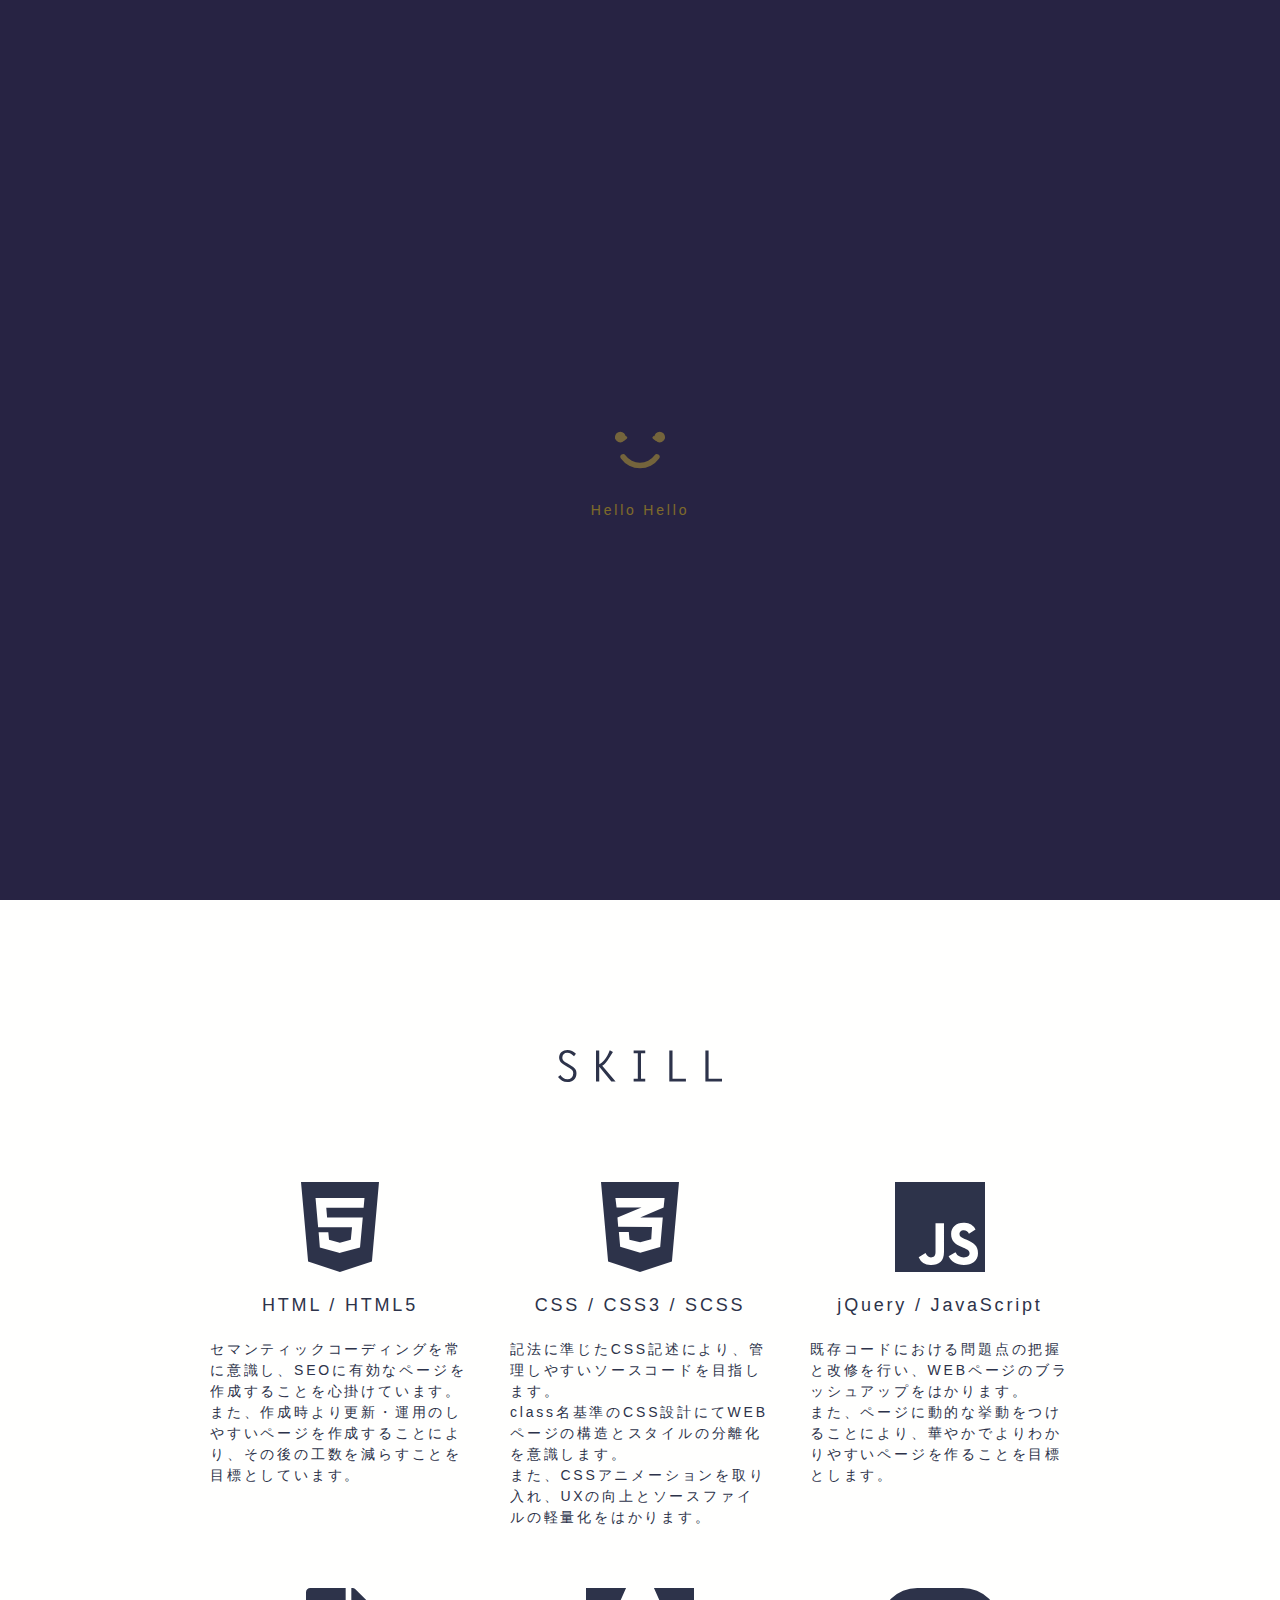
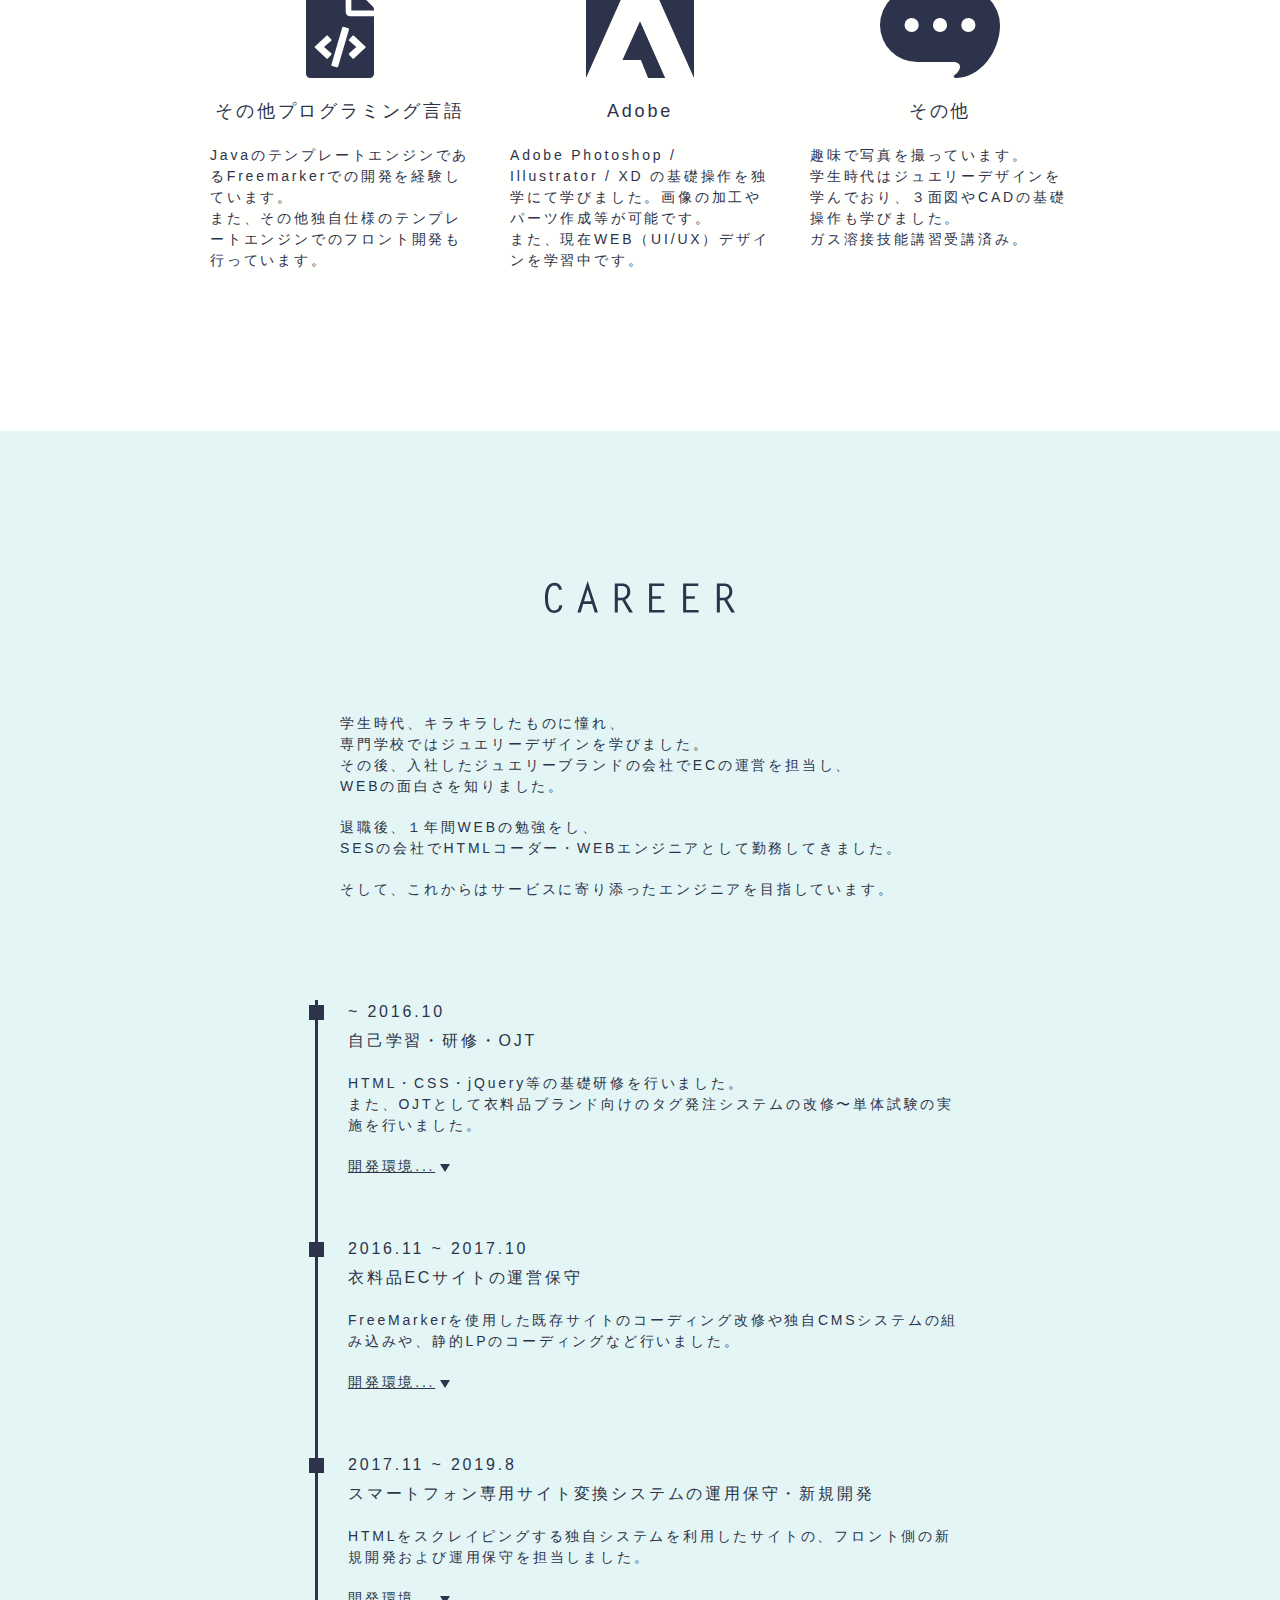
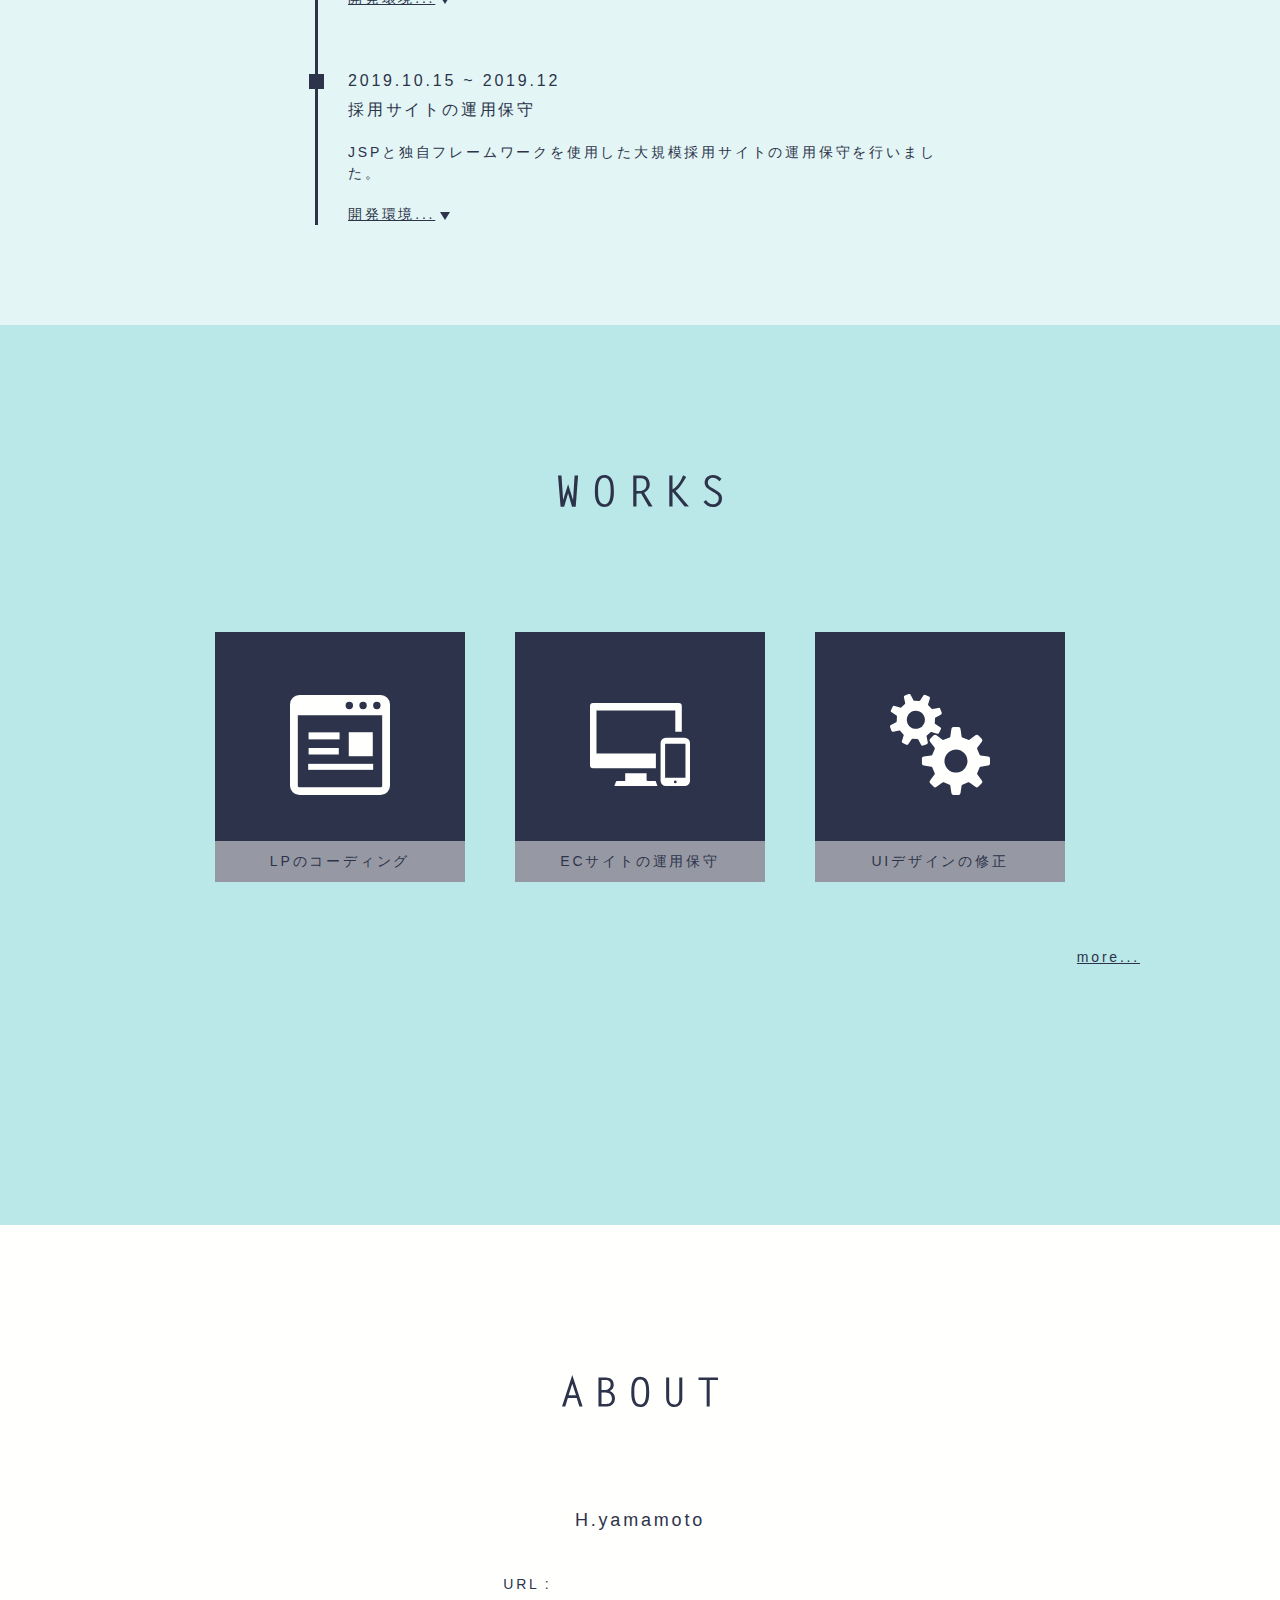
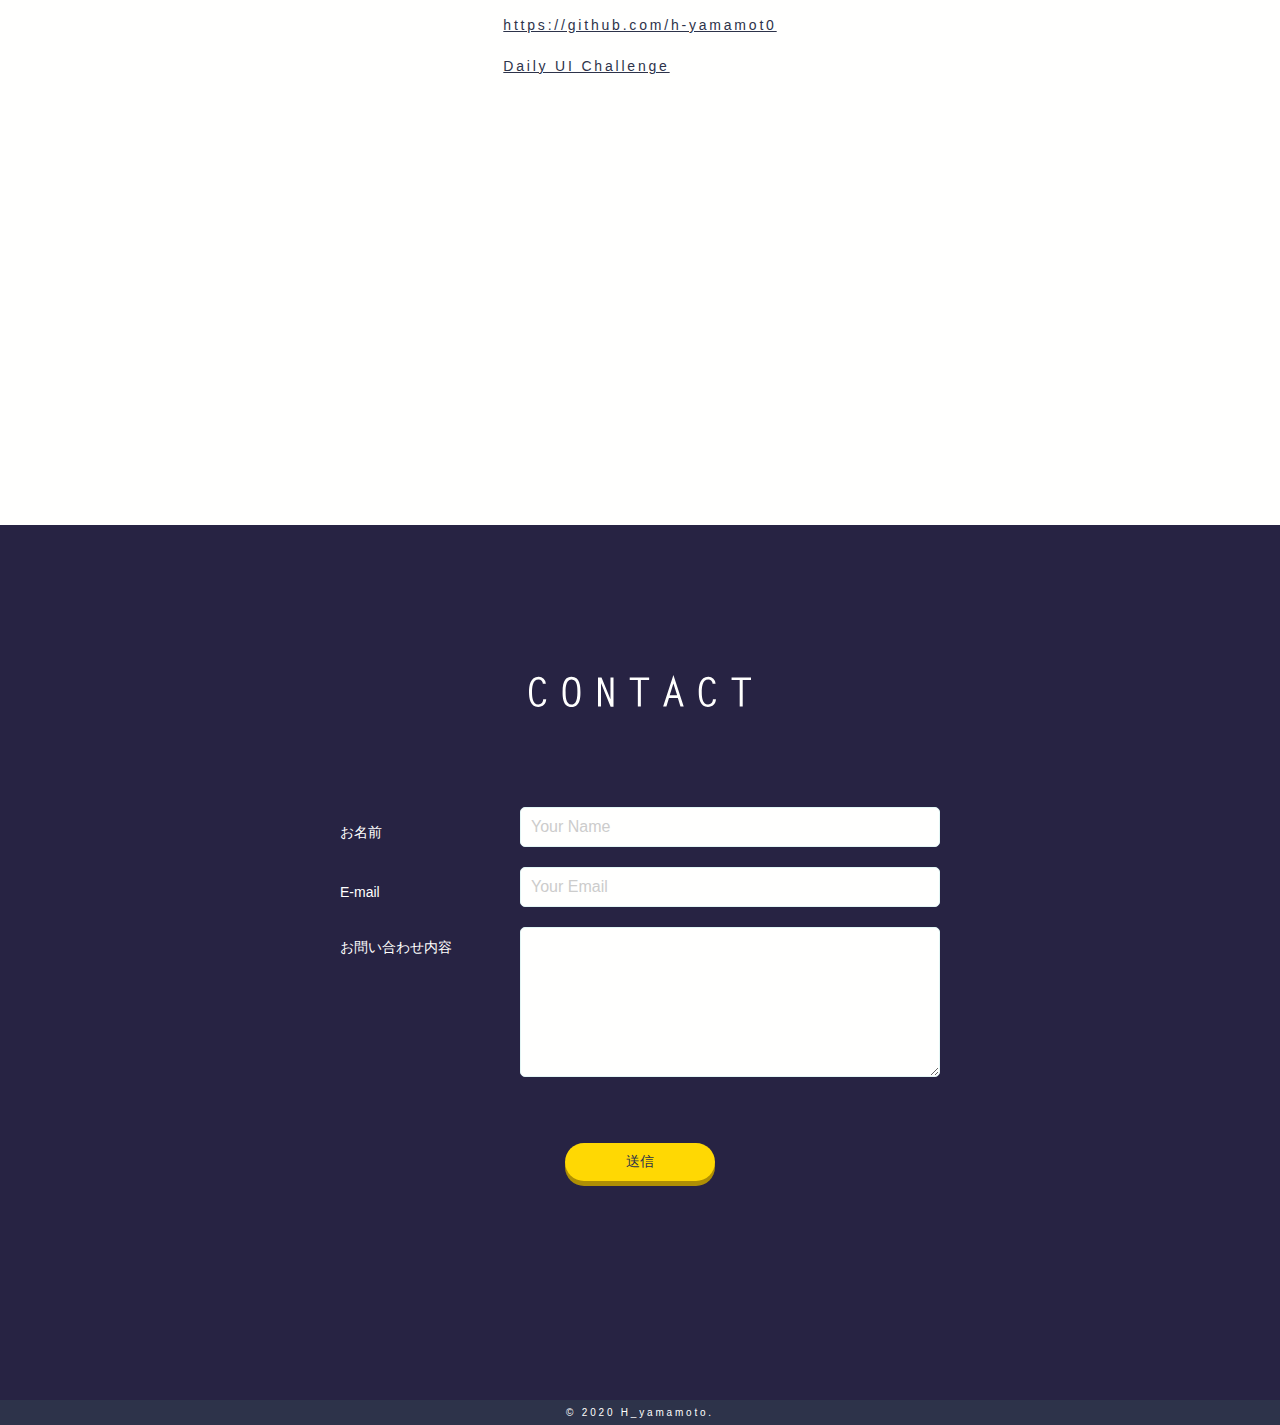
==== commit f9224331: "google tag test" ====
--- a/p/index.html
+++ b/p/index.html
@@ -1,6 +1,14 @@
 <!DOCTYPE html>
 <html lang="en">
 <head>
+	<!-- Google Tag Manager -->
+	<script>(function(w,d,s,l,i){w[l]=w[l]||[];w[l].push({'gtm.start':
+	new Date().getTime(),event:'gtm.js'});var f=d.getElementsByTagName(s)[0],
+	j=d.createElement(s),dl=l!='dataLayer'?'&l='+l:'';j.async=true;j.src=
+	'https://www.googletagmanager.com/gtm.js?id='+i+dl;f.parentNode.insertBefore(j,f);
+	})(window,document,'script','dataLayer','GTM-M4DQR9JT');</script>
+	<!-- End Google Tag Manager -->
+
 	<meta charset="UTF-8">
 	<meta name="viewport" content="width=device-width, initial-scale=1.0">
 	<meta http-equiv="X-UA-Compatible" content="ie=edge">
@@ -17,12 +25,13 @@
 	<meta property="og:description" content="H.Yamamotoのポートフォリオサイトです。過去の経歴等を紹介しています。" />
 	<meta property="og:image" content="画像のURL" /> -->
 	<!-- /Twitterカード -->
-	<script
-  src="https://code.jquery.com/jquery-2.2.4.min.js"
-  integrity="sha256-BbhdlvQf/xTY9gja0Dq3HiwQF8LaCRTXxZKRutelT44="
-  crossorigin="anonymous"></script>
+	<script src="https://code.jquery.com/jquery-2.2.4.min.js" integrity="sha256-BbhdlvQf/xTY9gja0Dq3HiwQF8LaCRTXxZKRutelT44=" crossorigin="anonymous"></script>
 </head>
 <body>
+	<!-- Google Tag Manager (noscript) -->
+	<noscript><iframe src="https://www.googletagmanager.com/ns.html?id=GTM-M4DQR9JT"
+	height="0" width="0" style="display:none;visibility:hidden"></iframe></noscript>
+	<!-- End Google Tag Manager (noscript) -->
 	<header>
 		<nav class="header_nav clearfix">
 			<ul>
--- a/p/content/css/main.min.css
+++ b/p/content/css/main.min.css
@@ -1 +1 @@
-html,body,div,span,object,iframe,h1,h2,h3,h4,h5,h6,p,blockquote,pre,abbr,address,cite,code,del,dfn,em,img,ins,kbd,q,samp,small,strong,sub,sup,var,b,i,dl,dt,dd,ol,ul,li,fieldset,form,label,legend,table,caption,tbody,tfoot,thead,tr,th,td,article,aside,canvas,details,figcaption,figure,footer,header,hgroup,menu,nav,section,summary,time,mark,audio,video{background:transparent;border:0;font-size:100%;margin:0;outline:0;padding:0;vertical-align:baseline}body{line-height:1}article,aside,details,figcaption,figure,footer,header,hgroup,menu,nav,section{display:block}nav,ul{list-style:none}blockquote,q{quotes:none}blockquote:before,blockquote:after,q:before,q:after{content:'';content:none}a{background:transparent;font-size:100%;margin:0;padding:0;vertical-align:baseline}ins{background-color:#ff9;color:#000;text-decoration:none}mark{background-color:#ff9;color:#000;font-style:italic;font-weight:bold}del{text-decoration:line-through}abbr[title],dfn[title]{border-bottom:1px dotted;cursor:help}table{border-collapse:collapse;border-spacing:0}hr{border:0;border-top:1px solid #cccccc;display:block;height:1px;margin:1em 0;padding:0}input,select{vertical-align:middle}input,textarea,select,button{-webkit-appearance:none;-moz-appearance:none;appearance:none;background:transparent;border:none;box-sizing:border-box;cursor:pointer;outline:none;padding:0}input[type="submit"]::-webkit-search-decoration,input[type="button"]::-webkit-search-decoration{display:none}input[type="submit"]::focus,input[type="button"]::focus{outline-offset:-2px}body{background:#FFFFFE;box-sizing:border-box;color:#2D334A;font-family:游ゴシック体, "Yu Gothic", YuGothic, "ヒラギノ角ゴシック Pro", "Hiragino Kaku Gothic Pro", メイリオ, Meiryo, Osaka, "ＭＳ Ｐゴシック", "MS PGothic", sans-serif;font-size:14px;letter-spacing:0.1em;line-height:1.5;width:100%}a,a:link,a:visited{color:#FFD803;-webkit-tap-highlight-color:rgba(255,255,255,0);text-decoration:underline}.clearfix::after{clear:both;content:"";display:block}header{background:#272343;box-sizing:border-box;min-height:100vh;padding:0px 0px 60px;position:relative;width:100%}.header_nav ul{float:right;margin:40px 10% 0px 0px;text-align:right}.header_nav ul li{color:#FFFFFE;font-size:18px;margin-bottom:40px}.header_nav ul li:last-of-type{margin-bottom:0px}.header_nav ul li a{color:#FFFFFE;text-decoration:none}.header_nav ul li a:visited{color:#FFFFFE;text-decoration:none}.header_scroll{bottom:0;left:0;margin:auto auto 40px;position:absolute;right:0;text-align:center}.header_scroll img{height:100px;width:auto}footer{background:#2D334A}footer .copyright{color:#FFFFFE;font-size:10px;padding:5px 0px;text-align:center}article>section{min-height:100vh}.main_cts{margin:auto;padding:100px 10% 60px}.main_cts h1{margin-bottom:60px;text-align:center}.main_cts h1 img{height:22px;vertical-align:bottom;width:auto}.skill_set_cts{margin:60px 0px 0px}.skill_set_cts:first-of-type{margin-top:0px}.skill_set_cts h2{font-size:18px;font-weight:normal;margin-bottom:20px;text-align:center}.skill_set_cts h2 img{display:block;height:50px;margin:0px auto 20px;width:auto}.skill_set_cts .skil_set_text{max-height:3em;overflow:hidden;position:relative;transition:all 1s ease-out 0s}.skill_set_cts .skil_set_text::after{background:linear-gradient(rgba(255,255,255,0) 0%, #fffffe 70%);bottom:0;content:"";display:block;height:2em;left:0;position:absolute;right:0;width:100%}.skill_set_cts.show .skil_set_text{max-height:100vh;overflow:auto}.skill_set_cts.show .skil_set_text::after{content:none}.skill_set_cts.show .cts_more{display:none}.cts_more{text-align:center;text-decoration:underline;vertical-align:middle}.cts_more::after{border:5px solid transparent;border-top:8px solid;content:"";display:inline-block;height:0;margin-left:5px;vertical-align:bottom;width:0}.career{background:#E3F6F5}.career_text p{margin-top:20px}.career_flow{border-left:3px solid #2D334A;list-style:none;margin:60px 0px 0px -5%;padding:0px 0px 0px 30px}.career_flow .career_detail{margin-top:60px}.career_flow .career_detail:first-of-type{margin-top:0px}.career_flow .career_detail h2{font-size:16px;font-weight:normal;position:relative}.career_flow .career_detail h2::before{background:#2D334A;content:"";display:block;height:15px;left:calc(-30px + -9px);position:absolute;top:5px;width:15px}.career_flow .career_detail h2 .career_date{display:block;margin-bottom:5px}.career_flow .career_detail.show .career_tool{margin-top:30px;max-height:100vh;opacity:1}.career_flow .career_detail.show .career_more{display:none}.career_read_txt{font-size:12px;margin-top:20px}.career_tool{font-size:12px;margin-top:0px;max-height:0px;opacity:0;overflow:hidden;transition:all 1s ease-out 0s}.career_tool dt{margin-bottom:5px}.career_tool dd{margin-bottom:10px;padding:0px 0px 0px 1em}.career_more{margin-top:20px;text-decoration:underline}.career_more::after{border:5px solid transparent;border-top:8px solid;content:"";display:inline-block;height:0;margin-left:5px;vertical-align:bottom;width:0}.works{background:#BAE8E8}.works_cts_detail{margin:60px auto 0px;max-width:200px;width:100%}.works_cts_detail:first-of-type{margin-top:0px}.works_tst{background:#2D334A;overflow:hidden;padding-top:100%;position:relative;width:100%}.works_tst img{bottom:0px;display:block;height:auto;left:0px;margin:auto;position:absolute;right:0px;top:-10%;width:40%}.works_tst .works_caption{background:#FFFFFE;bottom:0px;left:0px;opacity:50%;padding:10px;position:absolute;right:0px;text-align:center}.works_more{margin-top:40px;text-align:right;text-decoration:underline}.about{box-sizing:border-box}.about_cts{font-style:normal;text-align:center}.about_cts .about_name{font-size:18px;text-align:center}.about_address{display:inline-block;margin-top:40px;text-align:left}.about_add_title{margin-top:30px}.about_add_title:first-of-type{margin-top:0px}.about_add_title::after{content:":";display:inline-block;margin-left:5px}.about_add_txt{margin-top:20px}.about_add_txt a{color:#2D334A}.about_add_txt a:visited{color:#2D334A}.contact{background:#272343;box-sizing:border-box;min-height:calc(100vh - 25px)}.contact_form .form_title{color:#FFFFFE;margin-bottom:10px}.contact_form .form_input{margin-bottom:20px}.contact_form .form_input input,.contact_form .form_input textarea{background:#FFFFFE;border:1px solid #E3F6F5;border-radius:5px;color:#2D334A;font-size:16px;padding:10px 5px;width:100%}.contact_form .form_input input::placeholder,.contact_form .form_input textarea::placeholder{color:#ccc}.contact_form .form_input textarea{height:150px;resize:none}.contact_form button[type="submit"]{background:#FFD803;border-radius:50px;box-shadow:0px 5px 0 #AF8F04;color:#2D334A;display:block;font-size:14px;margin:10px auto 0px;padding:10px 0px;width:100px}.contact_form button[type="submit"]:active{box-shadow:none;transform:translatey(5px)}.main_nav{box-shadow:0 0 5px #ccc;left:0;margin:auto;position:fixed;right:0;top:0;z-index:10}.main_nav ul{background:#FFFFFE;display:table;width:100%}.main_nav ul li{border:1px solid #BAE8E8;border-right:0px;display:table-cell;vertical-align:middle;width:20%}.main_nav ul li:last-of-type{border-right:1px solid #BAE8E8}.main_nav ul li.link_now{background:#BAE8E8}.main_nav ul li a{color:#2D334A;display:block;font-size:12px;height:100%;padding:20px 0px;text-align:center;text-decoration:none;width:100%}.main_nav ul li a[href="#contact"]{font-size:10px}.js_load{background:#272343;bottom:0;height:100%;left:0;position:fixed;right:0;top:0;width:100%;z-index:20}.js_load .js_load_cont{bottom:0;height:100px;left:0;margin:auto;position:absolute;right:0;top:0;width:100px}.js_load .js_load_cont .load_box{height:100%;position:relative;width:100%}.js_load .js_load_cont .load_box div{bottom:0;height:50px;left:0;margin:auto;position:absolute;right:0;top:0;width:50px}.js_load .js_load_cont .load_box div svg{height:100%;width:100%}.js_load .js_load_cont .load_text{color:#FFD803;text-align:center}#sumile .cls-1{fill:#e8c533}#s_01{animation:smile01 1s ease-in-out 0s infinite normal}#s_01_2{animation:smile02 1s ease-in-out 0s infinite normal}#s_02{animation:smile01 1s ease-in-out 0s infinite normal}#s_02_2{animation:smile02 1s ease-in-out 0s infinite normal}@keyframes load{0%{transform:rotate(0deg)}100%{transform:rotate(360deg)}}@keyframes smile01{0%{opacity:1}50%{opacity:1}60%{opacity:0}100%{opacity:0}}@keyframes smile02{0%{opacity:0}50%{opacity:0}60%{opacity:1}100%{opacity:1}}.complete{background:#272343;box-sizing:border-box;min-height:calc(100vh - 25px);padding-bottom:60px}.complete_box{height:calc(100vh - 200px);min-height:300px;position:relative;width:100%}.complete_box .comp_message{height:0px;left:50%;position:absolute;text-align:center;top:55%;transform:translate(-50%, -50%)}.complete_box .comp_message .comp_img div{height:50px;margin:auto;width:50px}.complete_box .comp_message .comp_img div svg{height:100%;width:100%}.complete_box .comp_message .comp_text{color:#FFD803;font-size:14px;margin-top:25px}.comp_button a{background:#FFD803;border-radius:50px;box-shadow:0px 5px 0 #AF8F04;display:block;margin:30px auto 0px;padding:10px 0px;text-align:center;width:100px}.comp_button a img{height:14px;vertical-align:middle;width:auto}.comp_button a:active{box-shadow:none;transform:translatey(5px)}@media (min-width: 835px){.header_nav{margin:auto;max-width:1000px}.header_nav ul{font-size:0px;margin:60px 0px 0px}.header_nav ul li{display:inline-block;font-size:18px;margin:0px 25px}.main_cts{max-width:1000px;padding:150px 20px 100px}.main_cts *{box-sizing:border-box}.main_cts h1{margin-bottom:100px}.main_cts h1 img{height:32px}.skill_set{align-items:flex-start;display:flex;flex-wrap:wrap;justify-content:center}.skill_set li{margin:0px;padding:0px 20px 60px;width:300px}.skill_set_cts h2 img{height:90px}.skill_set_cts .skil_set_text{max-height:inherit;overflow:auto}.skill_set_cts .skil_set_text::after{display:none}.cts_more{display:none}.career_text{margin:auto;width:600px}.career_flow{margin:100px auto 0px;width:650px}.works_cts_list{align-items:center;display:flex;flex-wrap:wrap;justify-content:center}.works_cts_list .works_cts_detail{margin:25px;max-width:250px}.contact_form{margin:auto;max-width:600px}.contact_form button[type="submit"]{margin:40px auto 0px;width:150px}.contact_form button:hover{background:#ffea75;box-shadow:0px 5px 0 #c3ab43}.contact_form_area{letter-spacing:-.4em}.contact_form_area .form_title{box-sizing:border-box;display:inline-block;letter-spacing:normal;padding-right:20px;vertical-align:middle;width:30%}.contact_form_area .form_title:last-of-type{padding-top:10px;vertical-align:top}.contact_form_area .form_input{display:inline-block;letter-spacing:normal;vertical-align:middle;width:70%}.contact_form_area .form_input input,.contact_form_area .form_input textarea{font-size:initial;padding:10px}.contact_form_area .form_input textarea{resize:vertical}.complete{padding-bottom:100px}.main_nav ul{box-sizing:border-box;padding:0px 10%;width:100%}.main_nav ul li{border:none}.main_nav ul li:last-of-type{border-right:none}.main_nav ul li.link_now{background:transparent;border-bottom:5px solid #BAE8E8}.main_nav ul li:hover{background:#BAE8E8}.main_nav ul li a{font-size:14px;padding-bottom:10px}.main_nav ul li a[href="#contact"]{font-size:inherit}}
+html,body,div,span,object,iframe,h1,h2,h3,h4,h5,h6,p,blockquote,pre,abbr,address,cite,code,del,dfn,em,img,ins,kbd,q,samp,small,strong,sub,sup,var,b,i,dl,dt,dd,ol,ul,li,fieldset,form,label,legend,table,caption,tbody,tfoot,thead,tr,th,td,article,aside,canvas,details,figcaption,figure,footer,header,hgroup,menu,nav,section,summary,time,mark,audio,video{background:transparent;border:0;font-size:100%;margin:0;outline:0;padding:0;vertical-align:baseline}body{line-height:1}article,aside,details,figcaption,figure,footer,header,hgroup,menu,nav,section{display:block}nav,ul{list-style:none}blockquote,q{quotes:none}blockquote:before,blockquote:after,q:before,q:after{content:'';content:none}a{background:transparent;font-size:100%;margin:0;padding:0;vertical-align:baseline}ins{background-color:#ff9;color:#000;text-decoration:none}mark{background-color:#ff9;color:#000;font-style:italic;font-weight:bold}del{text-decoration:line-through}abbr[title],dfn[title]{border-bottom:1px dotted;cursor:help}table{border-collapse:collapse;border-spacing:0}hr{border:0;border-top:1px solid #cccccc;display:block;height:1px;margin:1em 0;padding:0}input,select{vertical-align:middle}input,textarea,select,button{-webkit-appearance:none;-moz-appearance:none;appearance:none;background:transparent;border:none;box-sizing:border-box;cursor:pointer;outline:none;padding:0}input[type="submit"]::-webkit-search-decoration,input[type="button"]::-webkit-search-decoration{display:none}input[type="submit"]::focus,input[type="button"]::focus{outline-offset:-2px}html{font-size:62.5%}body{background:#FFFFFE;box-sizing:border-box;color:#2D334A;font-family:游ゴシック体, "Yu Gothic", YuGothic, "ヒラギノ角ゴシック Pro", "Hiragino Kaku Gothic Pro", メイリオ, Meiryo, Osaka, "ＭＳ Ｐゴシック", "MS PGothic", sans-serif;font-size:1.4rem;letter-spacing:0.2em;line-height:1.5;width:100%}a,a:link,a:visited{color:#FFD803;-webkit-tap-highlight-color:rgba(255,255,255,0);text-decoration:underline}.clearfix::after{clear:both;content:"";display:block}header{background:#272343;box-sizing:border-box;min-height:100vh;padding:0px 0px 60px;position:relative;width:100%}.header_nav ul{float:right;margin:40px 10% 0px 0px;text-align:right}.header_nav ul li{color:#FFFFFE;font-size:1.8rem;margin-bottom:40px}.header_nav ul li:last-of-type{margin-bottom:0px}.header_nav ul li a{color:#FFFFFE;text-decoration:none}.header_nav ul li a:visited{color:#FFFFFE;text-decoration:none}.header_scroll{bottom:0;left:0;margin:auto auto 40px;position:absolute;right:0;text-align:center}.header_scroll img{height:100px;width:auto}footer{background:#2D334A}footer .copyright{color:#FFFFFE;font-size:1.0rem;padding:5px 0px;text-align:center}article>section{min-height:100vh}.main_cts{margin:auto;padding:100px 10% 60px}.main_cts h1{margin-bottom:60px;text-align:center}.main_cts h1 img{height:22px;vertical-align:bottom;width:auto}.skill_set_cts{margin:60px 0px 0px}.skill_set_cts:first-of-type{margin-top:0px}.skill_set_cts h2{font-size:1.8rem;font-weight:normal;margin-bottom:20px;text-align:center}.skill_set_cts h2 img{display:block;height:50px;margin:0px auto 20px;width:auto}.skill_set_cts .skil_set_text{max-height:3em;overflow:hidden;position:relative;transition:all 1s ease-out 0s}.skill_set_cts .skil_set_text::after{background:linear-gradient(rgba(255,255,255,0) 0%, #fffffe 70%);bottom:0;content:"";display:block;height:2em;left:0;position:absolute;right:0;width:100%}.skill_set_cts.show .skil_set_text{max-height:100vh;overflow:auto}.skill_set_cts.show .skil_set_text::after{content:none}.skill_set_cts.show .cts_more{display:none}.cts_more{text-align:center;text-decoration:underline;vertical-align:middle}.cts_more::after{border:5px solid transparent;border-top:8px solid;content:"";display:inline-block;height:0;margin-left:5px;vertical-align:bottom;width:0}.career{background:#E3F6F5}.career_text p{margin-top:20px}.career_flow{border-left:3px solid #2D334A;list-style:none;margin:60px 0px 0px -5%;padding:0px 0px 0px 30px}.career_flow .career_detail{margin-top:60px}.career_flow .career_detail:first-of-type{margin-top:0px}.career_flow .career_detail h2{font-size:1.6rem;font-weight:normal;position:relative}.career_flow .career_detail h2::before{background:#2D334A;content:"";display:block;height:15px;left:calc(-30px + -9px);position:absolute;top:5px;width:15px}.career_flow .career_detail h2 .career_date{display:block;margin-bottom:5px}.career_flow .career_detail.show .career_tool{margin-top:30px;max-height:100vh;opacity:1}.career_flow .career_detail.show .career_more{display:none}.career_read_txt{font-size:1.2rem;margin-top:20px}.career_tool{font-size:1.2rem;margin-top:0px;max-height:0px;opacity:0;overflow:hidden;transition:all 1s ease-out 0s}.career_tool dt{margin-bottom:5px}.career_tool dd{margin-bottom:10px;padding:0px 0px 0px 1em}.career_more{margin-top:20px;text-decoration:underline}.career_more::after{border:5px solid transparent;border-top:8px solid;content:"";display:inline-block;height:0;margin-left:5px;vertical-align:bottom;width:0}.works{background:#BAE8E8}.works_cts_detail{margin:60px auto 0px;max-width:200px;width:100%}.works_cts_detail:first-of-type{margin-top:0px}.works_tst{background:#2D334A;overflow:hidden;padding-top:100%;position:relative;width:100%}.works_tst img{bottom:0px;display:block;height:auto;left:0px;margin:auto;position:absolute;right:0px;top:-10%;width:40%}.works_tst .works_caption{background:#FFFFFE;bottom:0px;left:0px;opacity:50%;padding:10px;position:absolute;right:0px;text-align:center}.works_more{margin-top:40px;text-align:right;text-decoration:underline}.about{box-sizing:border-box}.about_cts{font-style:normal;text-align:center}.about_cts .about_name{font-size:1.8rem;text-align:center}.about_address{display:inline-block;margin-top:40px;text-align:left}.about_add_title{margin-top:30px}.about_add_title:first-of-type{margin-top:0px}.about_add_title::after{content:":";display:inline-block;margin-left:5px}.about_add_txt{margin-top:20px}.about_add_txt a{color:#2D334A}.about_add_txt a:visited{color:#2D334A}.contact{background:#272343;box-sizing:border-box;min-height:calc(100vh - 25px)}.contact_form .form_title{color:#FFFFFE;margin-bottom:10px}.contact_form .form_input{margin-bottom:20px}.contact_form .form_input input,.contact_form .form_input textarea{background:#FFFFFE;border:1px solid #E3F6F5;border-radius:5px;color:#2D334A;font-size:1.6rem;padding:10px 5px;width:100%}.contact_form .form_input input::placeholder,.contact_form .form_input textarea::placeholder{color:#ccc}.contact_form .form_input textarea{height:150px;resize:none}.contact_form button[type="submit"]{background:#FFD803;border-radius:50px;box-shadow:0px 5px 0 #AF8F04;color:#2D334A;display:block;font-size:1.4rem;margin:10px auto 0px;padding:10px 0px;width:100px}.contact_form button[type="submit"]:active{box-shadow:none;transform:translatey(5px)}.main_nav{box-shadow:0 0 5px #ccc;left:0;margin:auto;position:fixed;right:0;top:0;z-index:10}.main_nav ul{background:#FFFFFE;display:table;width:100%}.main_nav ul li{border:1px solid #BAE8E8;border-right:0px;display:table-cell;vertical-align:middle;width:20%}.main_nav ul li:last-of-type{border-right:1px solid #BAE8E8}.main_nav ul li.link_now{background:#BAE8E8}.main_nav ul li a{color:#2D334A;display:block;font-size:1.2rem;height:100%;letter-spacing:0.1em;padding:20px 0px;text-align:center;text-decoration:none;width:100%}.main_nav ul li a[href="#contact"]{font-size:1.0rem}.js_load{background:#272343;bottom:0;height:100%;left:0;position:fixed;right:0;top:0;width:100%;z-index:20}.js_load .js_load_cont{bottom:0;height:100px;left:0;margin:auto;position:absolute;right:0;top:0;width:100px}.js_load .js_load_cont .load_box{height:100%;position:relative;width:100%}.js_load .js_load_cont .load_box div{bottom:0;height:50px;left:0;margin:auto;position:absolute;right:0;top:0;width:50px}.js_load .js_load_cont .load_box div svg{height:100%;width:100%}.js_load .js_load_cont .load_text{color:#FFD803;text-align:center;white-space:nowrap}#sumile .cls-1{fill:#e8c533}#s_01{animation:smile01 1s ease-in-out 0s infinite normal}#s_01_2{animation:smile02 1s ease-in-out 0s infinite normal}#s_02{animation:smile01 1s ease-in-out 0s infinite normal}#s_02_2{animation:smile02 1s ease-in-out 0s infinite normal}@keyframes load{0%{transform:rotate(0deg)}100%{transform:rotate(360deg)}}@keyframes smile01{0%{opacity:1}50%{opacity:1}60%{opacity:0}100%{opacity:0}}@keyframes smile02{0%{opacity:0}50%{opacity:0}60%{opacity:1}100%{opacity:1}}.complete{background:#272343;box-sizing:border-box;min-height:calc(100vh - 25px);padding-bottom:60px}.complete_box{height:calc(100vh - 200px);min-height:300px;position:relative;width:100%}.complete_box .comp_message{height:0px;left:50%;position:absolute;text-align:center;top:55%;transform:translate(-50%, -50%)}.complete_box .comp_message .comp_img div{height:50px;margin:auto;width:50px}.complete_box .comp_message .comp_img div svg{height:100%;width:100%}.complete_box .comp_message .comp_text{color:#FFD803;font-size:1.4rem;margin-top:25px}.comp_button a{background:#FFD803;border-radius:50px;box-shadow:0px 5px 0 #AF8F04;display:block;margin:30px auto 0px;padding:10px 0px;text-align:center;width:100px}.comp_button a img{height:14px;vertical-align:middle;width:auto}.comp_button a:active{box-shadow:none;transform:translatey(5px)}@media (min-width: 835px){.header_nav{margin:auto;max-width:1000px}.header_nav ul{font-size:0px;margin:60px 0px 0px}.header_nav ul li{display:inline-block;font-size:1.8rem;margin:0px 25px}.main_cts{max-width:1000px;padding:150px 20px 100px}.main_cts *{box-sizing:border-box}.main_cts h1{margin-bottom:100px}.main_cts h1 img{height:32px}.skill_set{align-items:flex-start;display:flex;flex-wrap:wrap;justify-content:center}.skill_set li{margin:0px;padding:0px 20px 60px;width:300px}.skill_set_cts h2 img{height:90px}.skill_set_cts .skil_set_text{max-height:inherit;overflow:auto}.skill_set_cts .skil_set_text::after{display:none}.cts_more{display:none}.career_text{margin:auto;width:600px}.career_flow{margin:100px auto 0px;width:650px}.career_read_txt{font-size:1.4rem}.works_cts_list{align-items:center;display:flex;flex-wrap:wrap;justify-content:center}.works_cts_list .works_cts_detail{margin:25px;max-width:250px}.contact_form{margin:auto;max-width:600px}.contact_form button[type="submit"]{margin:40px auto 0px;width:150px}.contact_form button:hover{background:#ffea75;box-shadow:0px 5px 0 #c3ab43}.contact_form_area{letter-spacing:-.4em}.contact_form_area .form_title{box-sizing:border-box;display:inline-block;letter-spacing:normal;padding-right:20px;vertical-align:middle;width:30%}.contact_form_area .form_title:last-of-type{padding-top:10px;vertical-align:top}.contact_form_area .form_input{display:inline-block;letter-spacing:normal;vertical-align:middle;width:70%}.contact_form_area .form_input input,.contact_form_area .form_input textarea{font-size:initial;padding:10px}.contact_form_area .form_input textarea{resize:vertical}.complete{padding-bottom:100px}.main_nav ul{box-sizing:border-box;padding:0px 10%;width:100%}.main_nav ul li{border:none;border-bottom:5px solid #FFFFFE}.main_nav ul li:last-of-type{border-right:none}.main_nav ul li.link_now{background:transparent;border-bottom-color:#BAE8E8}.main_nav ul li:hover{background:#BAE8E8;border-bottom-color:#BAE8E8}.main_nav ul li a{font-size:1.4rem;padding-bottom:10px}.main_nav ul li a[href="#contact"]{font-size:inherit}}
